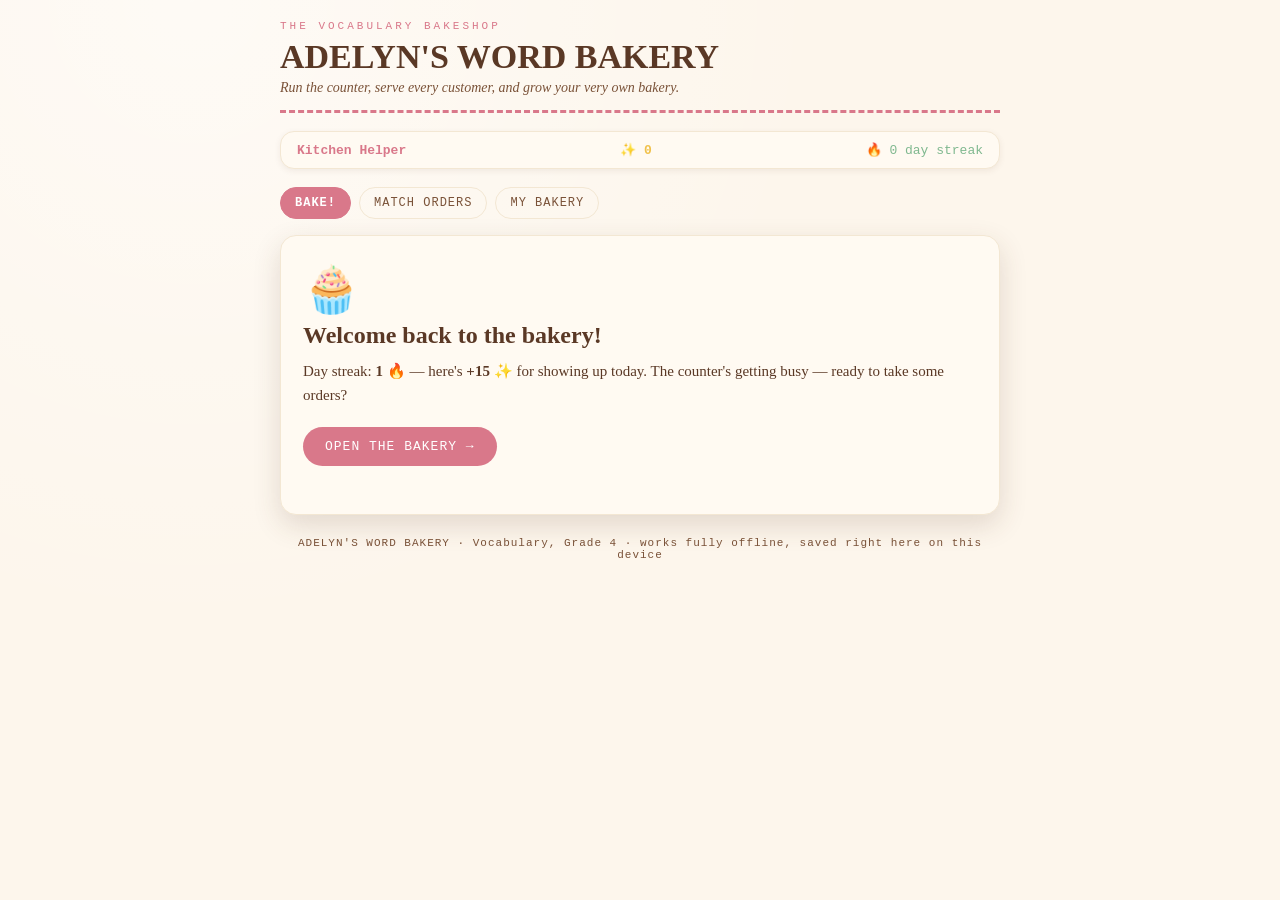
==== word-bakery/index.html @ 1856ac2a "Add Adelyn's Word Bakery as a linked vocab task each week Hosts the standalone Word Bakery game alon" ====
<!DOCTYPE html>
<html lang="en">
<head>
<meta charset="UTF-8">
<meta name="viewport" content="width=device-width, initial-scale=1.0">
<title>Adelyn's Word Bakery</title>
<style>
  :root {
    --sky: #cdeaf7;
    --sky-soft: #e8f6fd;
    --cream: #fdf6ec;
    --cream-dim: #f3e7d3;
    --crust: #5a3825;
    --crust-soft: #7a5238;
    --icing-pink: #e8a0ad;
    --icing-pink-deep: #d9788a;
    --butter: #f0c14b;
    --mint: #7fb88f;
    --panel: #fffaf2;
    --shelf: #c9905e;
    --mono: "Courier New", Courier, monospace;
    --serif: Georgia, "Times New Roman", serif;
  }
  * { box-sizing: border-box; }
  body {
    margin: 0;
    min-height: 100vh;
    background:
      radial-gradient(circle at 15% 0%, rgba(255,255,255,0.5), transparent 45%),
      var(--cream);
    color: var(--crust);
    font-family: var(--serif);
    padding: 20px 14px 60px;
  }
  .wrap { max-width: 720px; margin: 0 auto; }

  header {
    border-bottom: 3px dashed var(--icing-pink-deep);
    padding-bottom: 14px;
    margin-bottom: 18px;
  }
  .stamp {
    font-family: var(--mono);
    font-size: 11px;
    letter-spacing: 3px;
    color: var(--icing-pink-deep);
    text-transform: uppercase;
  }
  h1 {
    font-family: var(--serif);
    font-size: clamp(24px, 6vw, 34px);
    margin: 6px 0 4px;
    color: var(--crust);
  }
  .subtitle { color: var(--crust-soft); font-size: 14px; font-style: italic; }

  .rank-bar {
    display: flex;
    justify-content: space-between;
    align-items: center;
    background: var(--panel);
    border: 1px solid var(--cream-dim);
    border-radius: 14px;
    padding: 10px 16px;
    margin-bottom: 18px;
    font-family: var(--mono);
    font-size: 13px;
    box-shadow: 0 2px 6px rgba(90,56,37,0.08);
    flex-wrap: wrap;
    gap: 6px;
  }
  .rank-bar .rank-name { color: var(--icing-pink-deep); font-weight: bold; }
  .rank-bar .sprinkles { color: var(--butter); font-weight: bold; }
  .rank-bar .day-streak { color: var(--mint); }

  .tabs { display: flex; gap: 8px; margin-bottom: 16px; flex-wrap: wrap; }
  .tab {
    font-family: var(--mono);
    font-size: 12px;
    letter-spacing: 1px;
    text-transform: uppercase;
    background: transparent;
    color: var(--crust-soft);
    border: 1px solid var(--cream-dim);
    padding: 8px 14px;
    border-radius: 20px;
    cursor: pointer;
    transition: all 0.15s ease;
  }
  .tab:hover { border-color: var(--icing-pink-deep); color: var(--crust); }
  .tab.active {
    background: var(--icing-pink-deep);
    color: #fff;
    border-color: var(--icing-pink-deep);
    font-weight: bold;
  }

  .card {
    background: var(--panel);
    color: var(--crust);
    border-radius: 16px;
    padding: 26px 22px;
    box-shadow: 0 10px 28px rgba(90,56,37,0.16);
    position: relative;
    min-height: 280px;
    border: 1px solid var(--cream-dim);
  }

  /* ---- Intro / welcome-back screen ---- */
  .intro-emoji { font-size: 46px; margin-bottom: 6px; }
  .intro-title {
    font-family: var(--serif);
    font-size: 24px;
    font-weight: bold;
    margin: 0 0 10px;
  }
  .intro-body { font-size: 15px; line-height: 1.6; margin-bottom: 20px; }
  .begin-btn {
    font-family: var(--mono);
    font-size: 13px;
    letter-spacing: 1px;
    text-transform: uppercase;
    background: var(--icing-pink-deep);
    color: #fff;
    border: none;
    border-radius: 20px;
    padding: 12px 22px;
    cursor: pointer;
  }
  .begin-btn:hover { background: #c2606f; }

  /* ---- Customer / mascot ---- */
  .customer-row {
    display: flex;
    align-items: flex-start;
    gap: 10px;
    margin-bottom: 16px;
  }
  .customer-avatar { font-size: 32px; line-height: 1; }
  .speech-bubble {
    position: relative;
    background: var(--sky-soft);
    border: 1.5px solid var(--sky);
    border-radius: 14px;
    padding: 10px 14px;
    font-size: 14px;
    line-height: 1.5;
    flex: 1;
  }
  .speech-bubble .customer-name { font-weight: bold; color: var(--crust-soft); }
  .special-flag {
    display: inline-block;
    font-family: var(--mono);
    font-size: 10px;
    letter-spacing: 1px;
    text-transform: uppercase;
    background: var(--butter);
    color: var(--crust);
    border-radius: 10px;
    padding: 3px 8px;
    margin-bottom: 8px;
  }
  .rush-flag {
    display: inline-block;
    font-family: var(--mono);
    font-size: 10px;
    letter-spacing: 1px;
    text-transform: uppercase;
    background: var(--icing-pink-deep);
    color: #fff;
    border-radius: 10px;
    padding: 3px 8px;
    margin-bottom: 8px;
    margin-left: 6px;
    animation: rush-pulse 0.8s ease-in-out infinite;
  }
  .rush-flag.rush-closed { animation: none; background: var(--crust-soft); }
  @keyframes rush-pulse {
    0%, 100% { transform: scale(1); }
    50% { transform: scale(1.07); }
  }
  .rush-bar-track {
    height: 6px;
    background: var(--cream-dim);
    border-radius: 3px;
    overflow: hidden;
    margin: 2px 0 14px;
  }
  .rush-bar-fill {
    height: 100%;
    background: var(--icing-pink-deep);
    width: 100%;
  }

  .ticket-label {
    font-family: var(--mono);
    font-size: 11px;
    letter-spacing: 1.5px;
    text-transform: uppercase;
    color: var(--icing-pink-deep);
    margin-bottom: 8px;
  }
  .ticket-label.review { color: var(--mint); }

  .word-display {
    font-family: var(--serif);
    font-size: 28px;
    font-weight: bold;
    margin: 2px 0 4px;
    color: var(--crust);
  }
  .root-note {
    font-family: var(--mono);
    font-size: 12px;
    color: var(--crust-soft);
    margin-bottom: 14px;
  }

  .options { display: flex; flex-direction: column; gap: 10px; }
  .option-btn {
    text-align: left;
    background: #fff;
    border: 1.5px solid var(--cream-dim);
    border-radius: 10px;
    padding: 12px 14px;
    font-family: var(--serif);
    font-size: 15px;
    cursor: pointer;
    transition: all 0.12s ease;
    color: var(--crust);
  }
  .option-btn:hover:not(:disabled) { border-color: var(--icing-pink-deep); background: #fffdf9; transform: translateY(-1px); }
  .option-btn.correct { background: #e2f1e6; border-color: var(--mint); animation: pop 0.35s ease; }
  .option-btn.wrong { background: #f9e3e6; border-color: var(--icing-pink-deep); }
  .option-btn:disabled { cursor: default; }

  @keyframes pop {
    0% { transform: scale(1); }
    40% { transform: scale(1.04); }
    100% { transform: scale(1); }
  }
  @keyframes shake {
    0%, 100% { transform: translateX(0); }
    25% { transform: translateX(-4px); }
    75% { transform: translateX(4px); }
  }
  .card.shake-it { animation: shake 0.3s ease; }

  .feedback {
    margin-top: 16px;
    font-family: var(--mono);
    font-size: 13px;
    min-height: 20px;
  }
  .feedback.good { color: #3d6b47; }
  .feedback.bad { color: var(--icing-pink-deep); }
  .combo-tag {
    color: var(--butter);
    font-weight: bold;
    margin-left: 8px;
    display: inline-block;
    animation: combo-pop 0.4s ease;
  }
  .combo-tag.tier2 { color: #e8862c; }
  .combo-tag.tier3 { color: var(--icing-pink-deep); font-size: 1.12em; }
  @keyframes combo-pop {
    0% { transform: scale(0.5) rotate(-8deg); opacity: 0; }
    60% { transform: scale(1.18) rotate(4deg); opacity: 1; }
    100% { transform: scale(1) rotate(0); }
  }

  .fly-point {
    position: fixed;
    font-family: var(--mono);
    font-weight: bold;
    font-size: 15px;
    color: var(--butter);
    pointer-events: none;
    z-index: 998;
    white-space: nowrap;
  }

  .next-btn {
    margin-top: 18px;
    font-family: var(--mono);
    font-size: 13px;
    letter-spacing: 1px;
    text-transform: uppercase;
    background: var(--crust);
    color: var(--butter);
    border: none;
    border-radius: 20px;
    padding: 10px 20px;
    cursor: pointer;
    display: none;
  }
  .next-btn.show { display: inline-block; }
  .next-btn:hover { background: var(--crust-soft); }

  /* ---- Match mode ---- */
  .match-grid { display: grid; grid-template-columns: 1fr 1fr; gap: 10px 16px; }
  .match-col-label {
    font-family: var(--mono); font-size: 10px; letter-spacing: 1.5px;
    text-transform: uppercase; color: var(--crust-soft); margin-bottom: 6px;
  }
  .match-item {
    background: #fff;
    border: 1.5px solid var(--cream-dim);
    border-radius: 10px;
    padding: 10px 12px;
    font-size: 14px;
    cursor: pointer;
    margin-bottom: 8px;
  }
  .match-item.selected { border-color: var(--butter); background: #fff8e2; }
  .match-item.matched { background: #e2f1e6; border-color: var(--mint); opacity: 0.7; cursor: default; }
  .match-item.wrong-flash { background: #f9e3e6; border-color: var(--icing-pink-deep); }

  .empty-state {
    font-family: var(--mono);
    font-size: 13px;
    color: var(--crust-soft);
    text-align: center;
    padding: 30px 10px;
  }

  /* ---- My Bakery tab: decorate-the-cake scene ---- */
  .shop-scene {
    background: var(--sky-soft);
    border-radius: 14px;
    padding: 0;
    margin-bottom: 20px;
    height: 270px;
    position: relative;
    overflow: hidden;
  }
  .cake-stand-label {
    position: absolute;
    top: 10px;
    left: 50%;
    transform: translateX(-50%);
    font-family: var(--mono);
    font-size: 11px;
    letter-spacing: 1.5px;
    text-transform: uppercase;
    background: #fff;
    border: 1.5px solid var(--icing-pink-deep);
    border-radius: 20px;
    padding: 4px 12px;
    color: var(--icing-pink-deep);
    white-space: nowrap;
    z-index: 3;
  }
  .cake {
    position: absolute;
    bottom: 46px;
    left: 50%;
    transform: translateX(-50%);
    width: 62%;
    display: flex;
    flex-direction: column;
    align-items: center;
    z-index: 1;
  }
  .cake .tier-top {
    width: 60%;
    height: 46px;
    background: linear-gradient(180deg, #fff9f0 0%, #ffeccb 100%);
    border: 3px solid var(--crust-soft);
    border-radius: 10px;
    margin-bottom: -3px;
  }
  .cake .tier-bottom {
    width: 100%;
    height: 62px;
    background: linear-gradient(180deg, #fbe3ea 0%, #f3bdcb 100%);
    border: 3px solid var(--crust-soft);
    border-radius: 10px;
  }
  .cake-plate {
    position: absolute;
    bottom: 30px;
    left: 50%;
    transform: translateX(-50%);
    width: 74%;
    height: 16px;
    background: var(--shelf);
    border-radius: 50%;
    box-shadow: 0 3px 0 var(--crust-soft);
    z-index: 0;
  }
  .cake-table {
    position: absolute;
    bottom: 0;
    left: 0;
    right: 0;
    height: 30px;
    background: var(--crust-soft);
  }
  .decor-slots {
    position: absolute;
    top: 15%;
    left: 12%;
    right: 12%;
    bottom: 20%;
    display: grid;
    grid-template-columns: repeat(4, 1fr);
    grid-template-rows: repeat(3, 1fr);
    align-items: center;
    justify-items: center;
    z-index: 2;
  }
  .decor-slot {
    font-size: 22px;
    filter: grayscale(1) opacity(0.22);
    transition: filter 0.3s ease;
  }
  .decor-slot.owned {
    visibility: hidden;
  }
  .cake-topping {
    position: absolute;
    font-size: 26px;
    cursor: grab;
    z-index: 4;
    touch-action: none;
    user-select: none;
    animation: bounce-in 0.35s ease;
  }
  .cake-topping.dragging {
    cursor: grabbing;
    transform: scale(1.18);
    filter: drop-shadow(0 4px 6px rgba(90,56,37,0.35));
    z-index: 5;
  }
  .cake-hint {
    font-family: var(--mono);
    font-size: 11px;
    color: var(--crust-soft);
    margin: -6px 0 14px;
  }

  .box-section-title {
    font-family: var(--mono);
    font-size: 12px;
    letter-spacing: 1.5px;
    text-transform: uppercase;
    color: var(--icing-pink-deep);
    margin: 18px 0 10px;
  }
  .treat-shelf {
    display: flex;
    flex-wrap: wrap;
    gap: 10px;
    font-size: 30px;
    background: #fff;
    border: 1px dashed var(--cream-dim);
    border-radius: 10px;
    padding: 14px;
    min-height: 50px;
  }
  .treat-shelf .treat { animation: bounce-in 0.3s ease; }
  @keyframes bounce-in {
    0% { transform: scale(0.4); opacity: 0; }
    70% { transform: scale(1.1); opacity: 1; }
    100% { transform: scale(1); }
  }
  .shop-grid {
    display: grid;
    grid-template-columns: repeat(auto-fill, minmax(140px, 1fr));
    gap: 10px;
  }
  .shop-item {
    background: #fff;
    border: 1px solid var(--cream-dim);
    border-radius: 10px;
    padding: 10px;
    text-align: center;
    font-size: 13px;
  }
  .shop-item .shop-emoji { font-size: 28px; display: block; margin-bottom: 4px; }
  .shop-buy-btn {
    margin-top: 6px;
    font-family: var(--mono);
    font-size: 11px;
    letter-spacing: 1px;
    text-transform: uppercase;
    background: var(--icing-pink-deep);
    color: #fff;
    border: none;
    border-radius: 14px;
    padding: 6px 10px;
    cursor: pointer;
    width: 100%;
  }
  .shop-buy-btn:disabled { background: var(--cream-dim); color: var(--crust-soft); cursor: default; }
  .shop-buy-btn.owned { background: var(--mint); }

  .parent-settings {
    margin-top: 22px;
    border: 1px dashed var(--cream-dim);
    border-radius: 10px;
    padding: 10px 14px;
  }
  .parent-settings summary {
    font-family: var(--mono);
    font-size: 11px;
    letter-spacing: 1px;
    text-transform: uppercase;
    color: var(--crust-soft);
    cursor: pointer;
  }
  .settings-body { margin-top: 10px; font-size: 13px; }
  .settings-body input[type="number"] {
    width: 60px;
    padding: 4px 6px;
    border: 1px solid var(--cream-dim);
    border-radius: 6px;
    font-size: 13px;
    margin-top: 4px;
  }
  .settings-save-btn {
    font-family: var(--mono);
    font-size: 11px;
    letter-spacing: 1px;
    text-transform: uppercase;
    background: var(--crust);
    color: var(--butter);
    border: none;
    border-radius: 14px;
    padding: 6px 12px;
    margin-left: 8px;
    cursor: pointer;
  }
  .settings-note {
    display: block;
    color: var(--crust-soft);
    font-size: 11px;
    margin-top: 8px;
    line-height: 1.5;
  }
  .parent-report {
    max-height: 200px;
    overflow-y: auto;
    margin-bottom: 6px;
  }
  .report-list { display: flex; flex-direction: column; gap: 6px; }
  .report-row {
    font-size: 12px;
    padding: 6px 8px;
    border-radius: 8px;
    border: 1px solid var(--cream-dim);
  }
  .report-row.report-correct { border-color: #b9dcae; background: #f2f9ee; }
  .report-row.report-wrong { border-color: #f0b8b8; background: #fdf0f0; }
  .report-row .settings-note { margin-top: 2px; }

  footer {
    text-align: center;
    margin-top: 22px;
    font-family: var(--mono);
    font-size: 11px;
    color: var(--crust-soft);
    letter-spacing: 1px;
  }

  @media (max-width: 480px) {
    .match-grid { grid-template-columns: 1fr; }
  }

  .confetti-piece {
    position: fixed;
    top: -10px;
    width: 8px;
    height: 14px;
    opacity: 0.9;
    pointer-events: none;
    z-index: 999;
  }
</style>
</head>
<body>
<div class="wrap">
  <header>
    <div class="stamp">The Vocabulary Bakeshop</div>
    <h1>ADELYN'S WORD BAKERY</h1>
    <div class="subtitle">Run the counter, serve every customer, and grow your very own bakery.</div>
  </header>

  <div class="rank-bar">
    <div><span class="rank-name" id="rankName">Kitchen Helper</span></div>
    <div class="sprinkles" id="sprinklesDisplay">✨ 0</div>
    <div class="day-streak" id="dayStreakDisplay">🔥 0 day streak</div>
  </div>

  <div class="tabs">
    <button class="tab active" data-mode="quiz">Bake!</button>
    <button class="tab" data-mode="match">Match Orders</button>
    <button class="tab" data-mode="shop">My Bakery</button>
  </div>

  <div class="card" id="gameCard">
    <!-- populated by JS -->
  </div>

  <footer>ADELYN'S WORD BAKERY &middot; Vocabulary, Grade 4 &middot; works fully offline, saved right here on this device</footer>
</div>

<script>
// ---------- Word bank ----------
// Pulled straight from Adelyn's real Vocabulary & Reading curriculum
// (root words + frequency words, all 36 weeks).
//
// HOW TO ADVANCE HER PACING:
// state.currentWeek (default 1) is the highest week she's been taught —
// it should always match her current_week pointer in the ELA Pastry
// Kitchen app. It's editable right in the game: My Bakery tab -> Parent
// Settings. Words from any week ABOVE currentWeek are never shown, in
// quiz, match, or the treat shelf — she can't stumble onto vocab she
// hasn't been taught yet. The current week and the one before it count
// as "active" (shown most often); everything taught before that becomes
// review material, cycled back in less often, with anything she's missed
// prioritized until she gets it right twice in a row.
const ACTIVE_WINDOW = 2;

const WORDS = [{"id":"w1_telephone","week":1,"word":"telephone","type":"root","rootFamily":"TELE- — far, far off (Greek prefix)","rootNote":"tele- (far) + phone (sound)","definition":"a device used to talk to someone who is far away","example":"Adelyn called her grandmother on the telephone to tell her about the trip."},{"id":"w1_television","week":1,"word":"television","type":"root","rootFamily":"TELE- — far, far off (Greek prefix)","rootNote":"tele- (far) + vision (to see)","definition":"a device that shows moving pictures and sound sent from far away","example":"The family watched a nature show on television after dinner."},{"id":"w1_telescope","week":1,"word":"telescope","type":"root","rootFamily":"TELE- — far, far off (Greek prefix)","rootNote":"tele- (far) + scope (to look at)","definition":"a tool that makes faraway objects, like stars, look closer","example":"Through the telescope, Adelyn could see the craters on the moon."},{"id":"w1_however","week":1,"word":"however","type":"frequency","rootFamily":null,"rootNote":null,"definition":"used to introduce a statement that contrasts with something already said","example":"Adelyn wanted to go to the beach; however, it started raining."},{"id":"w1_although","week":1,"word":"although","type":"frequency","rootFamily":null,"rootNote":null,"definition":"even though; despite the fact that","example":"Although she was tired, Adelyn finished her stretching routine."},{"id":"w1_particular","week":1,"word":"particular","type":"frequency","rootFamily":null,"rootNote":null,"definition":"specific; one certain thing and not others","example":"Kenley had one particular market stall she visited every week."},{"id":"w2_paragraph","week":2,"word":"paragraph","type":"root","rootFamily":"GRAPH / GRAM — write (Greek root)","rootNote":"para- (beside) + graph (write)","definition":"a group of sentences about one main idea","example":"Adelyn wrote a paragraph describing her favorite market in Lisbon."},{"id":"w2_biography","week":2,"word":"biography","type":"root","rootFamily":"GRAPH / GRAM — write (Greek root)","rootNote":"bio- (life) + graph (write)","definition":"a true story of a person's life written by someone else","example":"Kenley read a biography about a famous inventor."},{"id":"w2_photograph","week":2,"word":"photograph","type":"root","rootFamily":"GRAPH / GRAM — write (Greek root)","rootNote":"photo- (light) + graph (write)","definition":"a picture made using light, usually with a camera","example":"Dad took a photograph of the sunset over the mountains."},{"id":"w2_determine","week":2,"word":"determine","type":"frequency","rootFamily":null,"rootNote":null,"definition":"to decide something after careful thought; to figure out","example":"They used a map to determine the fastest route to the museum."},{"id":"w2_additional","week":2,"word":"additional","type":"frequency","rootFamily":null,"rootNote":null,"definition":"extra; more than what is already there","example":"The teacher gave Adelyn an additional worksheet for practice."},{"id":"w2_recognize","week":2,"word":"recognize","type":"frequency","rootFamily":null,"rootNote":null,"definition":"to know or identify someone or something from before","example":"Adelyn didn't recognize the city at night with all the lights."},{"id":"w3_transport","week":3,"word":"transport","type":"root","rootFamily":"PORT — carry (Latin root)","rootNote":"trans- (across) + port (carry)","definition":"to carry people or things from one place to another","example":"A big ship can transport hundreds of shipping containers across the ocean."},{"id":"w3_portable","week":3,"word":"portable","type":"root","rootFamily":"PORT — carry (Latin root)","rootNote":"port (carry) + -able (able to be)","definition":"able to be carried or moved easily","example":"Adelyn packed a portable speaker for the long train ride."},{"id":"w3_report","week":3,"word":"report","type":"root","rootFamily":"PORT — carry (Latin root)","rootNote":"re- (back) + port (carry)","definition":"to carry information back and share it with others","example":"Adelyn will report on what she learned about Portuguese history."},{"id":"w3_purpose","week":3,"word":"purpose","type":"frequency","rootFamily":null,"rootNote":null,"definition":"the reason something is done; a goal","example":"The purpose of the trip was to visit Kenley's old friend."},{"id":"w3_environment","week":3,"word":"environment","type":"frequency","rootFamily":null,"rootNote":null,"definition":"the surroundings or conditions in which someone lives","example":"The rainforest environment was hot, humid, and full of sound."},{"id":"w3_achieve","week":3,"word":"achieve","type":"frequency","rootFamily":null,"rootNote":null,"definition":"to succeed in reaching a goal","example":"Adelyn worked hard all year to achieve a perfect cartwheel."},{"id":"w4_predict","week":4,"word":"predict","type":"root","rootFamily":"DICT — say, speak (Latin root)","rootNote":"pre- (before) + dict (say)","definition":"to say what will happen before it happens","example":"Kenley tried to predict how the soup would taste before adding the spices."},{"id":"w4_dictionary","week":4,"word":"dictionary","type":"root","rootFamily":"DICT — say, speak (Latin root)","rootNote":"dict (say/word) + -ary (place/collection)","definition":"a book that lists words and their meanings","example":"When Adelyn didn't know a word, she looked it up in the dictionary."},{"id":"w4_dictate","week":4,"word":"dictate","type":"root","rootFamily":"DICT — say, speak (Latin root)","rootNote":"dict (say) + -ate (to do)","definition":"to say words aloud for someone else to write down","example":"Mom dictated the grocery list while Adelyn wrote it down."},{"id":"w4_ordinary","week":4,"word":"ordinary","type":"frequency","rootFamily":null,"rootNote":null,"definition":"normal; not special or unusual","example":"It was just an ordinary Tuesday until the surprise phone call."},{"id":"w4_opportunity","week":4,"word":"opportunity","type":"frequency","rootFamily":null,"rootNote":null,"definition":"a chance to do something","example":"Living abroad gave Adelyn the opportunity to learn Spanish."},{"id":"w4_various","week":4,"word":"various","type":"frequency","rootFamily":null,"rootNote":null,"definition":"several different","example":"The market sold various spices from all over the region."},{"id":"w5_inspect","week":5,"word":"inspect","type":"root","rootFamily":"SPECT — look, see (Latin root)","rootNote":"in- (into) + spect (look)","definition":"to look at something closely and carefully","example":"The mechanic will inspect the van before our long road trip."},{"id":"w5_respect","week":5,"word":"respect","type":"root","rootFamily":"SPECT — look, see (Latin root)","rootNote":"re- (again) + spect (look)","definition":"a feeling of admiration for someone; to treat someone with consideration","example":"Adelyn showed respect for her coach by listening carefully."},{"id":"w5_spectator","week":5,"word":"spectator","type":"root","rootFamily":"SPECT — look, see (Latin root)","rootNote":"spect (look) + -ator (one who)","definition":"a person who watches an event without taking part","example":"Hundreds of spectators cheered from the stands during the gymnastics meet."},{"id":"w5_especially","week":5,"word":"especially","type":"frequency","rootFamily":null,"rootNote":null,"definition":"more than usual; particularly","example":"Adelyn loves fruit, especially mangoes."},{"id":"w5_considerable","week":5,"word":"considerable","type":"frequency","rootFamily":null,"rootNote":null,"definition":"fairly large in amount or size","example":"It took a considerable amount of time to pack for the trip."},{"id":"w5_eventually","week":5,"word":"eventually","type":"frequency","rootFamily":null,"rootNote":null,"definition":"after some time; in the end","example":"The rain stopped eventually, and they went outside to play."},{"id":"w6_construct","week":6,"word":"construct","type":"root","rootFamily":"STRUCT — build (Latin root)","rootNote":"con- (together) + struct (build)","definition":"to build or put something together","example":"The workers used bamboo scaffolding to construct the new building."},{"id":"w6_instruct","week":6,"word":"instruct","type":"root","rootFamily":"STRUCT — build (Latin root)","rootNote":"in- (in) + struct (build)","definition":"to teach or give directions","example":"The coach will instruct the class on a new stretching routine."},{"id":"w6_structure","week":6,"word":"structure","type":"root","rootFamily":"STRUCT — build (Latin root)","rootNote":"struct (build) + -ure (result of)","definition":"something that has been built; the way parts are arranged","example":"The old stone structure had stood in the village for centuries."},{"id":"w6_appropriate","week":6,"word":"appropriate","type":"frequency","rootFamily":null,"rootNote":null,"definition":"suitable or correct for the situation","example":"Kenley picked an appropriate outfit for the fancy dinner."},{"id":"w6_obvious","week":6,"word":"obvious","type":"frequency","rootFamily":null,"rootNote":null,"definition":"easy to see or understand","example":"It was obvious that Adelyn had practiced her routine every day."},{"id":"w6_generally","week":6,"word":"generally","type":"frequency","rootFamily":null,"rootNote":null,"definition":"usually; in most cases","example":"Adelyn generally wakes up early, even on travel days."},{"id":"w7_interrupt","week":7,"word":"interrupt","type":"root","rootFamily":"RUPT — break (Latin root)","rootNote":"inter- (between) + rupt (break)","definition":"to break into a conversation or activity","example":"It's polite to wait your turn instead of interrupting someone."},{"id":"w7_erupt","week":7,"word":"erupt","type":"root","rootFamily":"RUPT — break (Latin root)","rootNote":"e- (out) + rupt (break)","definition":"to burst out suddenly, like a volcano","example":"The tour guide explained how the volcano could erupt without much warning."},{"id":"w7_disrupt","week":7,"word":"disrupt","type":"root","rootFamily":"RUPT — break (Latin root)","rootNote":"dis- (apart) + rupt (break)","definition":"to break apart or interrupt the normal order of something","example":"A power outage disrupted the cooking class for almost an hour."},{"id":"w7_entire","week":7,"word":"entire","type":"frequency","rootFamily":null,"rootNote":null,"definition":"whole; complete","example":"They explored the entire old town in one afternoon."},{"id":"w7_immediately","week":7,"word":"immediately","type":"frequency","rootFamily":null,"rootNote":null,"definition":"right away; at once","example":"Adelyn immediately recognized her cousin at the airport."},{"id":"w7_gradually","week":7,"word":"gradually","type":"frequency","rootFamily":null,"rootNote":null,"definition":"slowly, little by little","example":"Her Spanish improved gradually over the year of travel."},{"id":"w8_describe","week":8,"word":"describe","type":"root","rootFamily":"SCRIB / SCRIPT — write (Latin root)","rootNote":"de- (down) + scrib (write)","definition":"to tell or write details about something","example":"Adelyn tried to describe the taste of the strange new fruit."},{"id":"w8_subscribe","week":8,"word":"subscribe","type":"root","rootFamily":"SCRIB / SCRIPT — write (Latin root)","rootNote":"sub- (under) + scrib (write)","definition":"to sign up to regularly receive something","example":"Kenley asked to subscribe to a cooking magazine."},{"id":"w8_script","week":8,"word":"script","type":"root","rootFamily":"SCRIB / SCRIPT — write (Latin root)","rootNote":"script (write)","definition":"the written words of a play, movie, or speech","example":"The actors memorized their script before the show."},{"id":"w8_numerous","week":8,"word":"numerous","type":"frequency","rootFamily":null,"rootNote":null,"definition":"many","example":"There were numerous stalls selling handmade jewelry."},{"id":"w8_tremendous","week":8,"word":"tremendous","type":"frequency","rootFamily":null,"rootNote":null,"definition":"very great in size or amount","example":"The gymnast made a tremendous effort during her final routine."},{"id":"w8_enormous","week":8,"word":"enormous","type":"frequency","rootFamily":null,"rootNote":null,"definition":"extremely large","example":"The old castle had an enormous courtyard."},{"id":"w9_biology","week":9,"word":"biology","type":"root","rootFamily":"BIO — life (Greek root)","rootNote":"bio- (life) + -logy (study of)","definition":"the scientific study of living things","example":"In biology, Adelyn learned how plants make their own food."},{"id":"w9_antibiotic","week":9,"word":"antibiotic","type":"root","rootFamily":"BIO — life (Greek root)","rootNote":"anti- (against) + bio (life)","definition":"a medicine that fights harmful bacteria","example":"The doctor gave Kenley an antibiotic to help fight the infection."},{"id":"w9_biodegradable","week":9,"word":"biodegradable","type":"root","rootFamily":"BIO — life (Greek root)","rootNote":"bio- (life) + degrade (break down) + -able (able to be)","definition":"able to break down naturally over time","example":"They packed biodegradable utensils for the picnic."},{"id":"w9_rarely","week":9,"word":"rarely","type":"frequency","rootFamily":null,"rootNote":null,"definition":"not often","example":"They rarely stayed in one city for more than a month."},{"id":"w9_frequently","week":9,"word":"frequently","type":"frequency","rootFamily":null,"rootNote":null,"definition":"often; many times","example":"Adelyn frequently practiced her Spanish with the shopkeepers."},{"id":"w9_constantly","week":9,"word":"constantly","type":"frequency","rootFamily":null,"rootNote":null,"definition":"happening all the time, without stopping","example":"The busy market was constantly full of noise and color."},{"id":"w10_photocopy","week":10,"word":"photocopy","type":"root","rootFamily":"PHOTO — light (Greek root)","rootNote":"photo- (light) + copy","definition":"a copy of a document made using a machine that uses light","example":"The teacher made a photocopy of the map for every student."},{"id":"w10_photosynthesis","week":10,"word":"photosynthesis","type":"root","rootFamily":"PHOTO — light (Greek root)","rootNote":"photo- (light) + synthesis (putting together)","definition":"the process plants use to turn sunlight into food","example":"During photosynthesis, a leaf uses sunlight, water, and air to make sugar."},{"id":"w10_photogenic","week":10,"word":"photogenic","type":"root","rootFamily":"PHOTO — light (Greek root)","rootNote":"photo- (light) + gen (produce) + -ic (having qualities of)","definition":"looking good in photographs","example":"Adelyn's cartwheel photo turned out very photogenic."},{"id":"w10_suddenly","week":10,"word":"suddenly","type":"frequency","rootFamily":null,"rootNote":null,"definition":"happening quickly and unexpectedly","example":"Suddenly, the sky turned dark and it began to pour."},{"id":"w10_previously","week":10,"word":"previously","type":"frequency","rootFamily":null,"rootNote":null,"definition":"before now; earlier","example":"They had previously visited that same city two years ago."},{"id":"w10_currently","week":10,"word":"currently","type":"frequency","rootFamily":null,"rootNote":null,"definition":"happening right now","example":"The family is currently living in a small apartment overseas."},{"id":"w11_permit","week":11,"word":"permit","type":"root","rootFamily":"MIT / MIS — send (Latin root)","rootNote":"per- (through) + mit (send)","definition":"to allow something; an official document that gives permission","example":"You need a permit to camp in this national park."},{"id":"w11_submit","week":11,"word":"submit","type":"root","rootFamily":"MIT / MIS — send (Latin root)","rootNote":"sub- (under) + mit (send)","definition":"to hand in or turn something in","example":"Adelyn had to submit her essay before Friday."},{"id":"w11_dismiss","week":11,"word":"dismiss","type":"root","rootFamily":"MIT / MIS — send (Latin root)","rootNote":"dis- (away) + miss (send)","definition":"to send away or allow to leave","example":"The teacher will dismiss the class when the bell rings."},{"id":"w11_approximately","week":11,"word":"approximately","type":"frequency","rootFamily":null,"rootNote":null,"definition":"close to an exact amount; about","example":"The hike took approximately three hours to finish."},{"id":"w11_examine","week":11,"word":"examine","type":"frequency","rootFamily":null,"rootNote":null,"definition":"to look at something closely and carefully","example":"The doctor examined Adelyn's ankle after her fall."},{"id":"w11_observe","week":11,"word":"observe","type":"frequency","rootFamily":null,"rootNote":null,"definition":"to watch something carefully","example":"They stopped to observe the birds building a nest."},{"id":"w12_visible","week":12,"word":"visible","type":"root","rootFamily":"VIS / VID — see (Latin root)","rootNote":"vis (see) + -ible (able to be)","definition":"able to be seen","example":"From the rooftop, the entire old city was visible."},{"id":"w12_invisible","week":12,"word":"invisible","type":"root","rootFamily":"VIS / VID — see (Latin root)","rootNote":"in- (not) + vis (see) + -ible (able to be)","definition":"not able to be seen","example":"The tiny insect was almost invisible against the green leaf."},{"id":"w12_vision","week":12,"word":"vision","type":"root","rootFamily":"VIS / VID — see (Latin root)","rootNote":"vis (see) + -ion (act of)","definition":"the ability to see; a picture in the mind of a future goal","example":"Adelyn's eye doctor checked her vision before the trip."},{"id":"w12_compare","week":12,"word":"compare","type":"frequency","rootFamily":null,"rootNote":null,"definition":"to look at two or more things to see how they are alike or different","example":"Adelyn compared the price of mangoes at two different stalls."},{"id":"w12_contrast","week":12,"word":"contrast","type":"frequency","rootFamily":null,"rootNote":null,"definition":"a difference between two things","example":"There was a clear contrast between the busy city and the quiet countryside."},{"id":"w12_illustrate","week":12,"word":"illustrate","type":"frequency","rootFamily":null,"rootNote":null,"definition":"to explain or show something clearly, often with pictures or examples","example":"The teacher used a diagram to illustrate how volcanoes erupt."},{"id":"w13_audience","week":13,"word":"audience","type":"root","rootFamily":"AUD — hear (Latin root)","rootNote":"aud (hear) + -ience (state of)","definition":"a group of people watching or listening to a performance","example":"The audience clapped loudly after the gymnastics routine."},{"id":"w13_audible","week":13,"word":"audible","type":"root","rootFamily":"AUD — hear (Latin root)","rootNote":"aud (hear) + -ible (able to be)","definition":"loud enough to be heard","example":"Her whisper was barely audible over the noisy market."},{"id":"w13_audio","week":13,"word":"audio","type":"root","rootFamily":"AUD — hear (Latin root)","rootNote":"aud (hear) + -io","definition":"sound, especially recorded or broadcast sound","example":"The museum offered an audio guide in five languages."},{"id":"w13_summarize","week":13,"word":"summarize","type":"frequency","rootFamily":null,"rootNote":null,"definition":"to give the main points of something in a shorter form","example":"Adelyn summarized the chapter in just three sentences."},{"id":"w13_conclude","week":13,"word":"conclude","type":"frequency","rootFamily":null,"rootNote":null,"definition":"to decide something after considering the facts; to end","example":"After weighing both trails, they concluded the shorter one was better."},{"id":"w13_suggest","week":13,"word":"suggest","type":"frequency","rootFamily":null,"rootNote":null,"definition":"to offer an idea or plan for someone to consider","example":"Kenley suggested they try the small bakery on the corner."},{"id":"w14_thermometer","week":14,"word":"thermometer","type":"root","rootFamily":"THERM — heat (Greek root)","rootNote":"therm (heat) + meter (measure)","definition":"a tool used to measure temperature","example":"The thermometer showed it was over 90 degrees outside."},{"id":"w14_thermal","week":14,"word":"thermal","type":"root","rootFamily":"THERM — heat (Greek root)","rootNote":"therm (heat) + -al (relating to)","definition":"relating to heat","example":"They wore thermal socks to stay warm on the mountain hike."},{"id":"w14_thermos","week":14,"word":"thermos","type":"root","rootFamily":"THERM — heat (Greek root)","rootNote":"therm (heat)","definition":"a container that keeps drinks hot or cold for a long time","example":"Kenley packed hot soup in a thermos for the train ride."},{"id":"w14_indicate","week":14,"word":"indicate","type":"frequency","rootFamily":null,"rootNote":null,"definition":"to show or point out","example":"Dark clouds indicated that a storm was coming."},{"id":"w14_reveal","week":14,"word":"reveal","type":"frequency","rootFamily":null,"rootNote":null,"definition":"to make something known that was hidden","example":"The old letter revealed a secret about the house's history."},{"id":"w14_demonstrate","week":14,"word":"demonstrate","type":"frequency","rootFamily":null,"rootNote":null,"definition":"to show clearly how something works or is done","example":"The coach demonstrated the correct way to land a cartwheel."},{"id":"w15_automatic","week":15,"word":"automatic","type":"root","rootFamily":"AUTO — self (Greek root)","rootNote":"auto- (self) + -matic (acting)","definition":"happening by itself, without a person controlling it","example":"The automatic doors opened as soon as they walked close."},{"id":"w15_automobile","week":15,"word":"automobile","type":"root","rootFamily":"AUTO — self (Greek root)","rootNote":"auto- (self) + mobile (moving)","definition":"a car; a self-moving vehicle","example":"The family rented an automobile to explore the countryside."},{"id":"w15_autopilot","week":15,"word":"autopilot","type":"root","rootFamily":"AUTO — self (Greek root)","rootNote":"auto- (self) + pilot","definition":"a system that flies a plane or steers a ship without a person controlling it directly","example":"The pilot switched to autopilot once the plane reached cruising height."},{"id":"w15_establish","week":15,"word":"establish","type":"frequency","rootFamily":null,"rootNote":null,"definition":"to set up or create something that will last","example":"The family worked to establish a daily homeschool routine while traveling."},{"id":"w15_maintain","week":15,"word":"maintain","type":"frequency","rootFamily":null,"rootNote":null,"definition":"to keep something going or in good condition","example":"It takes practice to maintain flexibility in gymnastics."},{"id":"w15_require","week":15,"word":"require","type":"frequency","rootFamily":null,"rootNote":null,"definition":"to need something","example":"The recipe requires fresh basil and ripe tomatoes."},{"id":"w16_geography","week":16,"word":"geography","type":"root","rootFamily":"GEO — earth (Greek root)","rootNote":"geo- (earth) + graph (write)","definition":"the study of Earth's land, features, and people","example":"In geography class, Adelyn learned about the mountains of South America."},{"id":"w16_geology","week":16,"word":"geology","type":"root","rootFamily":"GEO — earth (Greek root)","rootNote":"geo- (earth) + -logy (study of)","definition":"the study of rocks, minerals, and the structure of the Earth","example":"The geology teacher brought in samples of volcanic rock."},{"id":"w16_geometry","week":16,"word":"geometry","type":"root","rootFamily":"GEO — earth (Greek root)","rootNote":"geo- (earth) + -metry (measurement)","definition":"the branch of math that studies shapes, sizes, and space","example":"Adelyn used geometry to figure out the angles of the kite she built."},{"id":"w16_accomplish","week":16,"word":"accomplish","type":"frequency","rootFamily":null,"rootNote":null,"definition":"to successfully complete something","example":"Adelyn accomplished her goal of learning ten new words a week."},{"id":"w16_attempt","week":16,"word":"attempt","type":"frequency","rootFamily":null,"rootNote":null,"definition":"to try to do something","example":"She made a brave attempt at the new gymnastics trick."},{"id":"w16_succeed","week":16,"word":"succeed","type":"frequency","rootFamily":null,"rootNote":null,"definition":"to achieve a desired result","example":"After many tries, Adelyn finally succeeded at the backflip."},{"id":"w17_triangle","week":17,"word":"triangle","type":"root","rootFamily":"TRI- — three (Latin/Greek prefix)","rootNote":"tri- (three) + angle","definition":"a shape with three sides and three angles","example":"The roof of the little cabin was shaped like a triangle."},{"id":"w17_tricycle","week":17,"word":"tricycle","type":"root","rootFamily":"TRI- — three (Latin/Greek prefix)","rootNote":"tri- (three) + cycle (wheel)","definition":"a vehicle with three wheels","example":"Adelyn's little cousin loves riding his tricycle around the courtyard."},{"id":"w17_tripod","week":17,"word":"tripod","type":"root","rootFamily":"TRI- — three (Latin/Greek prefix)","rootNote":"tri- (three) + pod (foot)","definition":"a three-legged stand used to hold a camera steady","example":"Dad set up the tripod to film Adelyn's cartwheel."},{"id":"w17_struggle","week":17,"word":"struggle","type":"frequency","rootFamily":null,"rootNote":null,"definition":"to try hard to do something difficult","example":"Kenley struggled at first to read the foreign menu."},{"id":"w17_hesitate","week":17,"word":"hesitate","type":"frequency","rootFamily":null,"rootNote":null,"definition":"to pause because of uncertainty","example":"Adelyn didn't hesitate before jumping into the pool."},{"id":"w17_wonder","week":17,"word":"wonder","type":"frequency","rootFamily":null,"rootNote":null,"definition":"to think about something with curiosity","example":"Adelyn began to wonder how far away the stars really were."},{"id":"w18_unhappy","week":18,"word":"unhappy","type":"root","rootFamily":"UN- — not (prefix)","rootNote":"un- (not) + happy","definition":"not happy; sad","example":"Adelyn felt unhappy when the rain canceled the picnic."},{"id":"w18_unable","week":18,"word":"unable","type":"root","rootFamily":"UN- — not (prefix)","rootNote":"un- (not) + able","definition":"not able to do something","example":"The team was unable to finish the routine because of the storm."},{"id":"w18_unfair","week":18,"word":"unfair","type":"root","rootFamily":"UN- — not (prefix)","rootNote":"un- (not) + fair","definition":"not fair or just","example":"It felt unfair that the match was postponed twice."},{"id":"w18_imagine","week":18,"word":"imagine","type":"frequency","rootFamily":null,"rootNote":null,"definition":"to form a picture or idea in your mind","example":"Try to imagine what life was like a hundred years ago."},{"id":"w18_realize","week":18,"word":"realize","type":"frequency","rootFamily":null,"rootNote":null,"definition":"to become aware of something","example":"Adelyn suddenly realized she had left her water bottle at the market."},{"id":"w18_recall","week":18,"word":"recall","type":"frequency","rootFamily":null,"rootNote":null,"definition":"to remember something","example":"Kenley could still recall the taste of her grandmother's soup."},{"id":"w19_rewrite","week":19,"word":"rewrite","type":"root","rootFamily":"RE- — again, back (prefix)","rootNote":"re- (again) + write","definition":"to write something again, usually to improve it","example":"Adelyn had to rewrite her paragraph to add more details."},{"id":"w19_replay","week":19,"word":"replay","type":"root","rootFamily":"RE- — again, back (prefix)","rootNote":"re- (again) + play","definition":"to play something again, like a video","example":"They watched a replay of the winning routine three times."},{"id":"w19_rebuild","week":19,"word":"rebuild","type":"root","rootFamily":"RE- — again, back (prefix)","rootNote":"re- (again) + build","definition":"to build something again after it was broken or damaged","example":"The village worked together to rebuild the bridge after the flood."},{"id":"w19_remind","week":19,"word":"remind","type":"frequency","rootFamily":null,"rootNote":null,"definition":"to help someone remember something","example":"Mom set an alarm to remind them about the train."},{"id":"w19_remain","week":19,"word":"remain","type":"frequency","rootFamily":null,"rootNote":null,"definition":"to stay in the same place or condition","example":"Despite the chaos, Adelyn remained calm and focused."},{"id":"w19_continue","week":19,"word":"continue","type":"frequency","rootFamily":null,"rootNote":null,"definition":"to keep doing something without stopping","example":"They continued walking even after the sun went down."},{"id":"w20_preview","week":20,"word":"preview","type":"root","rootFamily":"PRE- — before (prefix)","rootNote":"pre- (before) + view","definition":"a look at something before it fully happens","example":"The class got a preview of next week's spelling words."},{"id":"w20_prepare","week":20,"word":"prepare","type":"root","rootFamily":"PRE- — before (prefix)","rootNote":"pre- (before) + pare (make ready)","definition":"to get ready for something ahead of time","example":"Kenley began to prepare dinner while Adelyn set the table."},{"id":"w20_preheat","week":20,"word":"preheat","type":"root","rootFamily":"PRE- — before (prefix)","rootNote":"pre- (before) + heat","definition":"to heat something, like an oven, before using it","example":"Remember to preheat the oven before baking the bread."},{"id":"w20_reduce","week":20,"word":"reduce","type":"frequency","rootFamily":null,"rootNote":null,"definition":"to make something smaller or less","example":"Packing light helped reduce the weight of their suitcases."},{"id":"w20_increase","week":20,"word":"increase","type":"frequency","rootFamily":null,"rootNote":null,"definition":"to make or become greater","example":"Daily stretching helped increase Adelyn's flexibility."},{"id":"w20_decrease","week":20,"word":"decrease","type":"frequency","rootFamily":null,"rootNote":null,"definition":"to make or become smaller","example":"The noise began to decrease as the market closed for the night."},{"id":"w21_disagree","week":21,"word":"disagree","type":"root","rootFamily":"DIS- — not, opposite of (prefix)","rootNote":"dis- (not) + agree","definition":"to have a different opinion","example":"Adelyn and Kenley disagreed about which movie to watch."},{"id":"w21_dislike","week":21,"word":"dislike","type":"root","rootFamily":"DIS- — not, opposite of (prefix)","rootNote":"dis- (not) + like","definition":"to not like something","example":"Adelyn used to dislike spicy food, but now she loves it."},{"id":"w21_disappear","week":21,"word":"disappear","type":"root","rootFamily":"DIS- — not, opposite of (prefix)","rootNote":"dis- (opposite) + appear","definition":"to go out of sight","example":"The cat seemed to disappear behind the market stalls."},{"id":"w21_improve","week":21,"word":"improve","type":"frequency","rootFamily":null,"rootNote":null,"definition":"to make or become better","example":"Adelyn's cartwheels improved with every week of practice."},{"id":"w21_prevent","week":21,"word":"prevent","type":"frequency","rootFamily":null,"rootNote":null,"definition":"to stop something from happening","example":"Wearing a helmet can prevent serious injuries."},{"id":"w21_protect","week":21,"word":"protect","type":"frequency","rootFamily":null,"rootNote":null,"definition":"to keep someone or something safe from harm","example":"Sunscreen helps protect skin from sunburn."},{"id":"w22_mistake","week":22,"word":"mistake","type":"root","rootFamily":"MIS- — wrongly (prefix)","rootNote":"mis- (wrongly) + take","definition":"an error; something done incorrectly","example":"It was an honest mistake to add sugar instead of salt."},{"id":"w22_misspell","week":22,"word":"misspell","type":"root","rootFamily":"MIS- — wrongly (prefix)","rootNote":"mis- (wrongly) + spell","definition":"to spell a word incorrectly","example":"Adelyn used to misspell the word 'because,' but not anymore."},{"id":"w22_mislead","week":22,"word":"mislead","type":"root","rootFamily":"MIS- — wrongly (prefix)","rootNote":"mis- (wrongly) + lead","definition":"to give someone a false idea; to lead in the wrong direction","example":"The confusing sign nearly misled the hikers down the wrong path."},{"id":"w22_provide","week":22,"word":"provide","type":"frequency","rootFamily":null,"rootNote":null,"definition":"to give someone something they need","example":"The host family provided fresh bread every morning."},{"id":"w22_produce","week":22,"word":"produce","type":"frequency","rootFamily":null,"rootNote":null,"definition":"to make or create something","example":"The small farm produces enough vegetables for the whole village."},{"id":"w22_create","week":22,"word":"create","type":"frequency","rootFamily":null,"rootNote":null,"definition":"to make something new","example":"Adelyn used old fabric scraps to create a colorful bag."},{"id":"w23_submarine","week":23,"word":"submarine","type":"root","rootFamily":"SUB- — under (prefix)","rootNote":"sub- (under) + marine (sea)","definition":"a ship that can travel underwater","example":"They watched a documentary about a submarine exploring the deep ocean."},{"id":"w23_subway","week":23,"word":"subway","type":"root","rootFamily":"SUB- — under (prefix)","rootNote":"sub- (under) + way","definition":"an underground train system","example":"They took the subway to get across the busy city quickly."},{"id":"w23_substitute","week":23,"word":"substitute","type":"root","rootFamily":"SUB- — under (prefix)","rootNote":"sub- (in place of) + statute (set up)","definition":"a person or thing that takes the place of another","example":"They used honey as a substitute for sugar in the recipe."},{"id":"w23_develop","week":23,"word":"develop","type":"frequency","rootFamily":null,"rootNote":null,"definition":"to grow or become more advanced over time","example":"Reading every night helped Adelyn develop a bigger vocabulary."},{"id":"w23_discover","week":23,"word":"discover","type":"frequency","rootFamily":null,"rootNote":null,"definition":"to find something for the first time","example":"They discovered a hidden waterfall behind the trees."},{"id":"w23_explore","week":23,"word":"explore","type":"frequency","rootFamily":null,"rootNote":null,"definition":"to travel through a place to learn about it","example":"The family loves to explore new cities on foot."},{"id":"w24_international","week":24,"word":"international","type":"root","rootFamily":"INTER- — between (prefix)","rootNote":"inter- (between) + national (nation)","definition":"involving two or more countries","example":"Adelyn attends an international school with kids from many countries."},{"id":"w24_interact","week":24,"word":"interact","type":"root","rootFamily":"INTER- — between (prefix)","rootNote":"inter- (between) + act","definition":"to communicate or do things together with others","example":"Adelyn loves to interact with kids from different countries while traveling."},{"id":"w24_interview","week":24,"word":"interview","type":"root","rootFamily":"INTER- — between (prefix)","rootNote":"inter- (between) + view","definition":"a meeting where one person asks another questions","example":"A local reporter asked to interview the young gymnastics champion."},{"id":"w24_investigate","week":24,"word":"investigate","type":"frequency","rootFamily":null,"rootNote":null,"definition":"to carefully look into something to learn the facts","example":"The kids investigated the strange noise coming from the attic."},{"id":"w24_research","week":24,"word":"research","type":"frequency","rootFamily":null,"rootNote":null,"definition":"to study a subject carefully to learn new facts","example":"Adelyn did research on the country before they visited."},{"id":"w24_analyze","week":24,"word":"analyze","type":"frequency","rootFamily":null,"rootNote":null,"definition":"to study something carefully in order to understand it","example":"Scientists analyze rock samples to learn about the Earth's history."},{"id":"w25_joyful","week":25,"word":"joyful","type":"root","rootFamily":"-FUL — full of (suffix)","rootNote":"joy + -ful (full of)","definition":"full of joy or happiness","example":"The whole family felt joyful after the reunion."},{"id":"w25_careful","week":25,"word":"careful","type":"root","rootFamily":"-FUL — full of (suffix)","rootNote":"care + -ful (full of)","definition":"paying close attention; full of care","example":"Be careful on the slippery cobblestone streets."},{"id":"w25_helpful","week":25,"word":"helpful","type":"root","rootFamily":"-FUL — full of (suffix)","rootNote":"help + -ful (full of)","definition":"giving help; useful","example":"The friendly shopkeeper was very helpful with directions."},{"id":"w25_calculate","week":25,"word":"calculate","type":"frequency","rootFamily":null,"rootNote":null,"definition":"to figure out an answer using math","example":"Adelyn calculated how many days were left until their next flight."},{"id":"w25_estimate","week":25,"word":"estimate","type":"frequency","rootFamily":null,"rootNote":null,"definition":"to make a careful guess about an amount","example":"Kenley estimated how much flour the recipe would need."},{"id":"w25_measure","week":25,"word":"measure","type":"frequency","rootFamily":null,"rootNote":null,"definition":"to find the size, length, or amount of something","example":"They used a tape measure to check the height of the doorway."},{"id":"w26_careless","week":26,"word":"careless","type":"root","rootFamily":"-LESS — without (suffix)","rootNote":"care + -less (without)","definition":"not paying attention; done without care","example":"A careless mistake caused the tower of blocks to fall."},{"id":"w26_fearless","week":26,"word":"fearless","type":"root","rootFamily":"-LESS — without (suffix)","rootNote":"fear + -less (without)","definition":"without fear; very brave","example":"The fearless gymnast attempted the trick without hesitation."},{"id":"w26_harmless","week":26,"word":"harmless","type":"root","rootFamily":"-LESS — without (suffix)","rootNote":"harm + -less (without)","definition":"not able or likely to cause harm","example":"The garden snake was harmless and quickly slithered away."},{"id":"w26_include","week":26,"word":"include","type":"frequency","rootFamily":null,"rootNote":null,"definition":"to have something as part of a group","example":"The tour price includes lunch and a boat ride."},{"id":"w26_exclude","week":26,"word":"exclude","type":"frequency","rootFamily":null,"rootNote":null,"definition":"to leave something out; to not include","example":"The recipe excludes nuts because of Kenley's allergy."},{"id":"w26_combine","week":26,"word":"combine","type":"frequency","rootFamily":null,"rootNote":null,"definition":"to join two or more things together","example":"Combine the flour and water to make the dough."},{"id":"w27_comfortable","week":27,"word":"comfortable","type":"root","rootFamily":"-ABLE / -IBLE — capable of (suffix)","rootNote":"comfort + -able (capable of)","definition":"providing comfort; at ease","example":"The old hammock was surprisingly comfortable."},{"id":"w27_flexible","week":27,"word":"flexible","type":"root","rootFamily":"-ABLE / -IBLE — capable of (suffix)","rootNote":"flex + -ible (capable of)","definition":"able to bend or change easily","example":"Years of gymnastics made Adelyn incredibly flexible."},{"id":"w27_reliable","week":27,"word":"reliable","type":"root","rootFamily":"-ABLE / -IBLE — capable of (suffix)","rootNote":"rely + -able (capable of)","definition":"able to be trusted or depended on","example":"Their old van turned out to be a reliable way to travel."},{"id":"w27_separate","week":27,"word":"separate","type":"frequency","rootFamily":null,"rootNote":null,"definition":"to divide or keep apart","example":"They separated the laundry into light and dark colors."},{"id":"w27_divide","week":27,"word":"divide","type":"frequency","rootFamily":null,"rootNote":null,"definition":"to split something into parts","example":"Adelyn divided the mangoes evenly between her and Kenley."},{"id":"w27_connect","week":27,"word":"connect","type":"frequency","rootFamily":null,"rootNote":null,"definition":"to join or link together","example":"A long bridge connects the two islands."},{"id":"w28_celebration","week":28,"word":"celebration","type":"root","rootFamily":"-TION / -SION — act or state of (suffix)","rootNote":"celebrate + -tion (act of)","definition":"an event or activity to honor a special occasion","example":"The whole village joined the celebration for the harvest festival."},{"id":"w28_decision","week":28,"word":"decision","type":"root","rootFamily":"-TION / -SION — act or state of (suffix)","rootNote":"decide + -sion (act of)","definition":"a choice made after thinking it over","example":"Choosing which country to visit next was a tough decision."},{"id":"w28_invention","week":28,"word":"invention","type":"root","rootFamily":"-TION / -SION — act or state of (suffix)","rootNote":"invent + -ion (act of)","definition":"something newly created or designed","example":"The lightbulb was one of the most useful inventions in history."},{"id":"w28_relate","week":28,"word":"relate","type":"frequency","rootFamily":null,"rootNote":null,"definition":"to show a connection between two things","example":"The story relates closely to something that happened to Adelyn."},{"id":"w28_depend","week":28,"word":"depend","type":"frequency","rootFamily":null,"rootNote":null,"definition":"to rely on someone or something","example":"The whole trip depended on good weather."},{"id":"w28_rely","week":28,"word":"rely","type":"frequency","rootFamily":null,"rootNote":null,"definition":"to trust and depend on someone or something","example":"Adelyn learned to rely on herself when trying something new."},{"id":"w29_zoology","week":29,"word":"zoology","type":"root","rootFamily":"-OLOGY — study of (suffix)","rootNote":"zoo- (animal) + -logy (study of)","definition":"the scientific study of animals","example":"In zoology, Adelyn learned how octopuses change color to hide."},{"id":"w29_technology","week":29,"word":"technology","type":"root","rootFamily":"-OLOGY — study of (suffix)","rootNote":"techno- (skill/craft) + -logy (study of)","definition":"the use of science to create tools and machines","example":"New technology made it easier to video-call family back home."},{"id":"w29_mythology","week":29,"word":"mythology","type":"root","rootFamily":"-OLOGY — study of (suffix)","rootNote":"myth + -logy (study of)","definition":"the study of traditional stories, often about gods and heroes","example":"Greek mythology is full of stories about brave heroes and powerful gods."},{"id":"w29_trust","week":29,"word":"trust","type":"frequency","rootFamily":null,"rootNote":null,"definition":"to believe that someone is honest or reliable","example":"It's important to trust your gut when trying a new trick."},{"id":"w29_value","week":29,"word":"value","type":"frequency","rootFamily":null,"rootNote":null,"definition":"to think something is important or useful","example":"The family values spending time together while traveling."},{"id":"w29_appreciate","week":29,"word":"appreciate","type":"frequency","rootFamily":null,"rootNote":null,"definition":"to be thankful for something; to recognize its worth","example":"Adelyn learned to appreciate the little things, like a warm meal."},{"id":"w30_dehydrate","week":30,"word":"dehydrate","type":"root","rootFamily":"HYDRO — water (Greek root)","rootNote":"de- (remove) + hydro (water) + -ate (to make)","definition":"to remove water from something; to lose too much water","example":"It's easy to dehydrate when hiking in hot weather, so drink plenty of water."},{"id":"w30_hydroelectric","week":30,"word":"hydroelectric","type":"root","rootFamily":"HYDRO — water (Greek root)","rootNote":"hydro- (water) + electric","definition":"producing electricity using the power of moving water","example":"The dam produces hydroelectric power for the whole region."},{"id":"w30_hydrogen","week":30,"word":"hydrogen","type":"root","rootFamily":"HYDRO — water (Greek root)","rootNote":"hydro- (water) + -gen (produce)","definition":"a gas that combines with oxygen to form water","example":"Hydrogen is the lightest and most common element in the universe."},{"id":"w30_admire","week":30,"word":"admire","type":"frequency","rootFamily":null,"rootNote":null,"definition":"to respect or think highly of someone","example":"Adelyn admired the gymnast's years of hard work."},{"id":"w30_encourage","week":30,"word":"encourage","type":"frequency","rootFamily":null,"rootNote":null,"definition":"to give someone support or confidence","example":"Kenley encouraged her sister before the big competition."},{"id":"w30_inspire","week":30,"word":"inspire","type":"frequency","rootFamily":null,"rootNote":null,"definition":"to give someone the desire or idea to do something","example":"The mountain view inspired Adelyn to try painting."},{"id":"w31_malfunction","week":31,"word":"malfunction","type":"root","rootFamily":"MAL- — bad (prefix)","rootNote":"mal- (bad) + function","definition":"to fail to work correctly","example":"The old camera began to malfunction halfway through the trip."},{"id":"w31_malnutrition","week":31,"word":"malnutrition","type":"root","rootFamily":"MAL- — bad (prefix)","rootNote":"mal- (bad) + nutrition (nourishment)","definition":"poor health caused by not getting enough of the right food","example":"Doctors work to prevent malnutrition in communities with little access to fresh food."},{"id":"w31_malady","week":31,"word":"malady","type":"root","rootFamily":"MAL- — bad (prefix)","rootNote":"mal- (bad)","definition":"an illness or unhealthy condition","example":"A mild malady kept Kenley resting for a day before she felt better."},{"id":"w31_motivate","week":31,"word":"motivate","type":"frequency","rootFamily":null,"rootNote":null,"definition":"to give someone a reason to do something","example":"A gold star chart helped motivate Adelyn during spelling practice."},{"id":"w31_persuade","week":31,"word":"persuade","type":"frequency","rootFamily":null,"rootNote":null,"definition":"to convince someone to do or believe something","example":"Adelyn tried to persuade her mom to let her stay up late."},{"id":"w31_convince","week":31,"word":"convince","type":"frequency","rootFamily":null,"rootNote":null,"definition":"to make someone believe something is true","example":"It took some convincing before Kenley agreed to try the spicy dish."},{"id":"w32_nonfiction","week":32,"word":"nonfiction","type":"root","rootFamily":"NON- — not (prefix)","rootNote":"non- (not) + fiction","definition":"writing based on real facts and events","example":"Adelyn prefers nonfiction books about animals and geography."},{"id":"w32_nonstop","week":32,"word":"nonstop","type":"root","rootFamily":"NON- — not (prefix)","rootNote":"non- (not) + stop","definition":"without stopping","example":"They took a nonstop flight straight to their next destination."},{"id":"w32_nonsense","week":32,"word":"nonsense","type":"root","rootFamily":"NON- — not (prefix)","rootNote":"non- (not) + sense","definition":"words or ideas that have no meaning or logic","example":"The made-up song was silly nonsense, and everyone laughed."},{"id":"w32_argue","week":32,"word":"argue","type":"frequency","rootFamily":null,"rootNote":null,"definition":"to give reasons for or against something, sometimes with disagreement","example":"The sisters argued about whose turn it was to choose the movie."},{"id":"w32_debate","week":32,"word":"debate","type":"frequency","rootFamily":null,"rootNote":null,"definition":"a discussion between people with different opinions","example":"The class held a debate about the best way to protect the ocean."},{"id":"w32_discuss","week":32,"word":"discuss","type":"frequency","rootFamily":null,"rootNote":null,"definition":"to talk about something with someone","example":"They discussed their plans for the weekend over breakfast."},{"id":"w33_artist","week":33,"word":"artist","type":"root","rootFamily":"-IST — one who (suffix)","rootNote":"art + -ist (one who)","definition":"a person who creates art","example":"The street artist painted a colorful mural on the old wall."},{"id":"w33_scientist","week":33,"word":"scientist","type":"root","rootFamily":"-IST — one who (suffix)","rootNote":"science + -ist (one who)","definition":"a person who studies and researches science","example":"A marine scientist explained how coral reefs grow."},{"id":"w33_tourist","week":33,"word":"tourist","type":"root","rootFamily":"-IST — one who (suffix)","rootNote":"tour + -ist (one who)","definition":"a person traveling for pleasure","example":"The small town welcomed tourists from all over the world."},{"id":"w33_explain","week":33,"word":"explain","type":"frequency","rootFamily":null,"rootNote":null,"definition":"to make something clear or easy to understand","example":"Kenley explained the recipe step by step."},{"id":"w33_clarify","week":33,"word":"clarify","type":"frequency","rootFamily":null,"rootNote":null,"definition":"to make something clearer or easier to understand","example":"The teacher clarified the instructions before the quiz began."},{"id":"w33_confuse","week":33,"word":"confuse","type":"frequency","rootFamily":null,"rootNote":null,"definition":"to make someone unsure or unable to understand","example":"The maze of narrow streets began to confuse them."},{"id":"w34_inventor","week":34,"word":"inventor","type":"root","rootFamily":"-ER / -OR — one who (suffix)","rootNote":"invent + -or (one who)","definition":"a person who creates something new","example":"The young inventor built a machine that sorted seashells by size."},{"id":"w34_visitor","week":34,"word":"visitor","type":"root","rootFamily":"-ER / -OR — one who (suffix)","rootNote":"visit + -or (one who)","definition":"a person who visits a place","example":"The museum welcomed visitors from dozens of countries."},{"id":"w34_actor","week":34,"word":"actor","type":"root","rootFamily":"-ER / -OR — one who (suffix)","rootNote":"act + -or (one who)","definition":"a person who performs in plays or movies","example":"The actor practiced her lines before the big performance."},{"id":"w34_puzzle","week":34,"word":"puzzle","type":"frequency","rootFamily":null,"rootNote":null,"definition":"to confuse someone; a problem that is hard to solve","example":"The old riddle puzzled Adelyn for the whole afternoon."},{"id":"w34_curious","week":34,"word":"curious","type":"frequency","rootFamily":null,"rootNote":null,"definition":"eager to learn or know something","example":"Adelyn is curious about how other kids learn in different countries."},{"id":"w34_eager","week":34,"word":"eager","type":"frequency","rootFamily":null,"rootNote":null,"definition":"very excited and ready to do something","example":"She was eager to try the new gymnastics gym in town."},{"id":"w35_credible","week":35,"word":"credible","type":"root","rootFamily":"CRED — believe (Latin root)","rootNote":"cred (believe) + -ible (capable of)","definition":"believable; able to be trusted","example":"The witness gave a credible account of what happened."},{"id":"w35_credit","week":35,"word":"credit","type":"root","rootFamily":"CRED — believe (Latin root)","rootNote":"cred (believe/trust)","definition":"trust or belief in someone's honesty; recognition for an achievement","example":"Adelyn deserves credit for practicing every single day."},{"id":"w35_incredible","week":35,"word":"incredible","type":"root","rootFamily":"CRED — believe (Latin root)","rootNote":"in- (not) + cred (believe) + -ible (capable of)","definition":"impossible or hard to believe; amazing","example":"The view from the mountaintop was absolutely incredible."},{"id":"w35_anxious","week":35,"word":"anxious","type":"frequency","rootFamily":null,"rootNote":null,"definition":"worried or nervous about something","example":"Adelyn felt a little anxious before her first competition abroad."},{"id":"w35_nervous","week":35,"word":"nervous","type":"frequency","rootFamily":null,"rootNote":null,"definition":"feeling worried or uneasy","example":"Kenley was nervous before tasting the unusual fruit."},{"id":"w35_confident","week":35,"word":"confident","type":"frequency","rootFamily":null,"rootNote":null,"definition":"feeling sure of yourself and your abilities","example":"After months of practice, Adelyn felt confident about her routine."},{"id":"w36_microphone","week":36,"word":"microphone","type":"root","rootFamily":"PHON — sound (Greek root)","rootNote":"micro- (small) + phon (sound)","definition":"a device that picks up and makes sound louder","example":"Adelyn spoke into the microphone before her speech."},{"id":"w36_symphony","week":36,"word":"symphony","type":"root","rootFamily":"PHON — sound (Greek root)","rootNote":"sym- (together) + phon (sound)","definition":"a long piece of music played by a full orchestra","example":"The orchestra performed a beautiful symphony in the old concert hall."},{"id":"w36_phonics","week":36,"word":"phonics","type":"root","rootFamily":"PHON — sound (Greek root)","rootNote":"phon (sound) + -ics (study/system)","definition":"a method of learning to read by connecting sounds to letters","example":"Phonics helps young readers sound out new words."},{"id":"w36_cautious","week":36,"word":"cautious","type":"frequency","rootFamily":null,"rootNote":null,"definition":"being careful to avoid danger or mistakes","example":"They were cautious while hiking along the rocky cliff."},{"id":"w36_courageous","week":36,"word":"courageous","type":"frequency","rootFamily":null,"rootNote":null,"definition":"brave; willing to face fear or difficulty","example":"It was courageous of Adelyn to try the trick in front of a crowd."},{"id":"w36_grateful","week":36,"word":"grateful","type":"frequency","rootFamily":null,"rootNote":null,"definition":"feeling or showing thanks","example":"They felt grateful for the kind family who hosted them."}];

// ---------- Ranks (lifetime mastery — never goes down) ----------
const RANKS = [
  { min: 0, name: "Kitchen Helper" },
  { min: 50, name: "Prep Cook" },
  { min: 120, name: "Line Baker" },
  { min: 220, name: "Pastry Apprentice" },
  { min: 350, name: "Head Baker" },
  { min: 500, name: "Master Pastry Chef" }
];

// ---------- Shop (spend sprinkles to decorate your cake) ----------
const SHOP_ITEMS = [
  { id: "sprinkles1", emoji: "🌈", name: "Rainbow Sprinkles", cost: 20 },
  { id: "bow", emoji: "🎀", name: "Ribbon Bow", cost: 25 },
  { id: "candle", emoji: "🕯️", name: "Birthday Candle", cost: 25 },
  { id: "flowers", emoji: "🌸", name: "Sugar Flowers", cost: 30 },
  { id: "cherry", emoji: "🍒", name: "Cherry on Top", cost: 30 },
  { id: "sparkle", emoji: "✨", name: "Sparkle Stars", cost: 35 },
  { id: "heart", emoji: "💕", name: "Heart Sprinkles", cost: 35 },
  { id: "goldstar", emoji: "🌟", name: "Gold Star Topper", cost: 40 },
  { id: "bunny", emoji: "🐰", name: "Bunny Topper", cost: 45 },
  { id: "butterfly", emoji: "🦋", name: "Butterfly Topper", cost: 50 },
  { id: "unicorn", emoji: "🦄", name: "Unicorn Topper", cost: 55 },
  { id: "crown", emoji: "👑", name: "Crown Topper", cost: 60 }
];

const TREAT_EMOJI = ["🧁","🍰","🍪","🍩","🥐","🎂","🍫","🥧","🍮","🍬","🍭","🥯","🍨","🥮","🍡"];

const CUSTOMERS = [
  { name: "Mia", emoji: "🐰" },
  { name: "Sam", emoji: "🐻" },
  { name: "Theo", emoji: "🦊" },
  { name: "Nora", emoji: "🐱" },
  { name: "Leo", emoji: "🐼" },
  { name: "Zoe", emoji: "🐨" },
  { name: "Max", emoji: "🐶" },
  { name: "Ivy", emoji: "🦁" }
];

const CORRECT_LINES = ["Yes, chef! 🎉", "Perfect batch!", "Order up — nailed it!", "Fresh out of the oven!", "That's the one!"];
const WRONG_LINES = ["Oops, back in the oven.", "Not quite — let's try the next one.", "So close! Correct one's highlighted.", "Mixed up the recipe — no worries!"];

// Default landing spot for each SHOP_ITEMS[i] the first time it's bought
// (same 4x3 layout the faded "ghost" grid uses) — expressed as % of the
// cake scene box, since toppings are dragged/stored in that unit.
const DEFAULT_DECOR_POS = SHOP_ITEMS.map((_, i) => {
  const col = i % 4;
  const row = Math.floor(i / 4);
  return { x: 12 + 19 * (col + 0.5), y: 15 + 21.67 * (row + 0.5) };
});

const STORAGE_KEY = "adelyn-word-bakery-progress";

// Same Apps Script Web App the ELA Pastry Kitchen app itself uses (see its
// config.js) — baked in as the default so every device Adelyn plays on
// syncs (week pacing + missed-answer log) automatically, no setup needed.
// Still overridable via Parent Settings.
const DEFAULT_WEB_APP_URL = "https://script.google.com/macros/s/AKfycbzV1ftuxqDxkBbRelL0OoYRPGXTDSGwqN8-q290MF2kWHh5_X83RYWkkKZu_2fGqffH9g/exec";

// state.mastery[wordId] = { correct, wrong, needsReview, reviewRemaining, lastSeen }
let state = {
  lifetimePoints: 0,
  sprinkles: 0,
  streak: 0,
  mastery: {},
  attemptLog: [],
  roundCounter: 0,
  dayStreak: 0,
  lastVisitDate: null,
  specialDateUsed: null,
  shopOwned: {},
  decorPositions: {},
  currentWeek: 1,
  webAppUrl: "",
  lastSyncAt: null,
  lastSyncOk: null
};
let currentMode = "quiz";
let quizPool = [];
let quizIndex = 0;
let pendingSpecial = false;
const RUSH_CHANCE = 0.25;
const RUSH_WINDOW_MS = 8000;
let currentRush = null; // { deadline } while a rush order's timer is running
let rushIntervalId = null;
let matchPool = [];
let matchSelectedWord = null;
let matchSelectedDef = null;
let matchedCount = 0;
let parentSettingsOpen = false;

function todayStr() {
  const d = new Date();
  return d.getFullYear() + "-" + (d.getMonth() + 1) + "-" + d.getDate();
}

// ---------- Storage (real localStorage — works fully offline, per device) ----------
function loadState() {
  try {
    const raw = localStorage.getItem(STORAGE_KEY);
    if (raw) state = Object.assign(state, JSON.parse(raw));
  } catch (e) {
    // no saved progress yet, or storage unavailable — use defaults
  }
  if (!state.mastery) state.mastery = {};
  if (!Array.isArray(state.attemptLog)) state.attemptLog = [];
  if (!state.shopOwned) state.shopOwned = {};
  if (!state.decorPositions) state.decorPositions = {};
  if (typeof state.currentWeek !== "number" || state.currentWeek < 1) state.currentWeek = 1;
  if (typeof state.webAppUrl !== "string" || !state.webAppUrl) state.webAppUrl = DEFAULT_WEB_APP_URL;
  if (typeof state.roundCounter !== "number") state.roundCounter = 0;
  if (typeof state.lifetimePoints !== "number") state.lifetimePoints = 0;
  if (typeof state.sprinkles !== "number") state.sprinkles = 0;
  if (typeof state.streak !== "number") state.streak = 0;
  if (typeof state.dayStreak !== "number") state.dayStreak = 0;
}

function saveState() {
  try {
    localStorage.setItem(STORAGE_KEY, JSON.stringify(state));
  } catch (e) {
    console.error("Could not save progress", e);
  }
}

// ---------- Live sync with her ELA Pastry Kitchen Sheet (optional) ----------
// If a Web App URL is set (Parent Settings), pull her real current_week
// straight from the same Google Sheet/Apps Script backend that app uses,
// so this game never needs a manual update again. This is the ONLY network
// call this game ever makes — everything else stays fully offline, and if
// this fails (no internet, bad URL, etc.) it just keeps using whatever
// week was last known, silently. Never blocks or delays gameplay: it runs
// in the background and only takes effect on the next round/tab render.
async function syncCurrentWeek() {
  if (!state.webAppUrl) return;
  try {
    const sep = state.webAppUrl.includes("?") ? "&" : "?";
    const res = await fetch(state.webAppUrl + sep + "action=bootstrap&student=adelyn");
    const data = await res.json();
    const raw = data && data.ok && data.settings ? data.settings.adelyn_current_week : null;
    const week = parseInt(raw, 10);
    if (week >= 1 && week <= 36) state.currentWeek = week;
    state.lastSyncOk = true;
  } catch (e) {
    state.lastSyncOk = false;
  }
  state.lastSyncAt = new Date().toISOString();
  saveState();
  if (currentMode === "shop") renderShop();
}

function getMastery(id) {
  if (!state.mastery[id]) {
    state.mastery[id] = { correct: 0, wrong: 0, needsReview: false, reviewRemaining: 0, lastSeen: 0 };
  }
  return state.mastery[id];
}

// Parent visibility: keep a capped local log of actual answers (works
// offline, same device) and push each one to the same Google
// Sheet/Apps Script backend syncCurrentWeek() already talks to, if a Web
// App URL is set — so Kristina can also check from her own phone/computer.
// Best-effort only: never blocks gameplay if it fails or isn't configured.
const MAX_ATTEMPT_LOG = 50;

function logAttempt(detail) {
  const entry = {
    timestamp: new Date().toISOString(),
    subject: detail.subject || "vocabulary",
    word: detail.word,
    question: detail.question || "",
    givenAnswer: detail.givenAnswer,
    correctAnswer: detail.correctAnswer,
    correct: detail.wasCorrect,
  };
  if (!Array.isArray(state.attemptLog)) state.attemptLog = [];
  state.attemptLog.push(entry);
  while (state.attemptLog.length > MAX_ATTEMPT_LOG) state.attemptLog.shift();

  if (!state.webAppUrl) return;
  fetch(state.webAppUrl, {
    method: "POST",
    body: JSON.stringify({
      action: "logAnswer",
      student: "adelyn",
      game: "Word Bakery",
      subject: entry.subject,
      word: entry.word,
      question: entry.question,
      given_answer: entry.givenAnswer,
      correct_answer: entry.correctAnswer,
      correct: entry.correct,
    }),
  }).catch(() => {});
}

function recordAnswer(id, isCorrect, detail) {
  const m = getMastery(id);
  m.lastSeen = state.roundCounter;
  if (detail) logAttempt(detail);
  if (isCorrect) {
    m.correct += 1;
    if (m.needsReview) {
      m.reviewRemaining -= 1;
      if (m.reviewRemaining <= 0) m.needsReview = false;
    }
  } else {
    m.wrong += 1;
    m.needsReview = true;
    m.reviewRemaining = 2;
  }
}

function treatFor(wordId) {
  let sum = 0;
  for (let i = 0; i < wordId.length; i++) sum += wordId.charCodeAt(i);
  return TREAT_EMOJI[sum % TREAT_EMOJI.length];
}

function randomCustomer() { return CUSTOMERS[Math.floor(Math.random() * CUSTOMERS.length)]; }
function randomLine(list) { return list[Math.floor(Math.random() * list.length)]; }

// Combo tag shown after a correct answer — grows louder as the streak climbs.
function comboTagHtml(streak) {
  if (streak <= 1) return "";
  const tier = streak >= 8 ? 3 : streak >= 4 ? 2 : 1;
  const icon = tier === 3 ? "🔥🔥" : tier === 2 ? "🔥" : "⚡";
  return '<span class="combo-tag tier' + tier + '">' + icon + ' Combo x' + streak + '</span>';
}

// Flies a "+N ✨" label from wherever she just answered to the sprinkles
// counter in the rank bar — purely visual, the real count already updated.
function flyPoints(originEl, amount) {
  const target = document.getElementById("sprinklesDisplay");
  if (!originEl || !target) return;
  const startRect = originEl.getBoundingClientRect();
  const endRect = target.getBoundingClientRect();
  const el = document.createElement("div");
  el.className = "fly-point";
  el.textContent = "+" + amount + " ✨";
  el.style.left = (startRect.left + startRect.width / 2) + "px";
  el.style.top = startRect.top + "px";
  document.body.appendChild(el);
  const dx = (endRect.left + endRect.width / 2) - (startRect.left + startRect.width / 2);
  const dy = endRect.top - startRect.top;
  const anim = el.animate(
    [
      { transform: "translate(0,0) scale(1)", opacity: 1 },
      { transform: "translate(" + dx + "px," + dy + "px) scale(0.55)", opacity: 0.15 }
    ],
    { duration: 650, easing: "cubic-bezier(.3,.6,.4,1)" }
  );
  anim.onfinish = () => el.remove();
}

function renderRankBar() {
  let rank = RANKS[0].name;
  for (const r of RANKS) { if (state.lifetimePoints >= r.min) rank = r.name; }
  document.getElementById("rankName").textContent = rank;
  document.getElementById("sprinklesDisplay").textContent = "\u2728 " + state.sprinkles;
  document.getElementById("dayStreakDisplay").textContent = "\uD83D\uDD25 " + state.dayStreak + " day streak";
}

function shuffle(arr) {
  const a = arr.slice();
  for (let i = a.length - 1; i > 0; i--) {
    const j = Math.floor(Math.random() * (i + 1));
    [a[i], a[j]] = [a[j], a[i]];
  }
  return a;
}

// "Taught" = week <= her current pointer — a hard cutoff. Words above it
// never enter any pool, so she can never see vocab she hasn't reached yet.
function isTaught(item) { return item.week <= state.currentWeek; }
function isActive(item) { return item.week <= state.currentWeek && item.week > state.currentWeek - ACTIVE_WINDOW; }

// ---------- Round pool builder ----------
function buildRoundPool(missedSlots, generalSlots) {
  state.roundCounter++;
  const active = shuffle(WORDS.filter(isActive));
  const older = WORDS.filter(w => isTaught(w) && !isActive(w));

  const missed = older.filter(w => getMastery(w.id).needsReview)
    .sort((a, b) => getMastery(a.id).lastSeen - getMastery(b.id).lastSeen)
    .slice(0, missedSlots);

  const missedIds = new Set(missed.map(w => w.id));
  const general = older.filter(w => !missedIds.has(w.id))
    .sort((a, b) => getMastery(a.id).lastSeen - getMastery(b.id).lastSeen)
    .slice(0, generalSlots);

  const pool = shuffle(active.concat(missed, general));
  pool.forEach(w => { getMastery(w.id).lastSeen = state.roundCounter; });
  return pool;
}

// ---------- Distractor helpers ----------
function pickDistractorDefinitions(item, count) {
  const others = WORDS.filter(w => w.id !== item.id && w.definition !== item.definition);
  return shuffle(others).slice(0, count).map(w => w.definition);
}

function pickDistractorWords(item, count) {
  const others = WORDS.filter(w => w.id !== item.id && w.word.toLowerCase() !== item.word.toLowerCase());
  return shuffle(others).slice(0, count).map(w => w.word);
}

function blankOutWord(example, word) {
  const tokens = example.match(/[A-Za-z']+/g) || [];
  const wLower = word.toLowerCase();
  let best = null;
  let bestScore = 0;
  for (const t of tokens) {
    const tLower = t.toLowerCase();
    let score = 0;
    const max = Math.min(tLower.length, wLower.length);
    while (score < max && tLower[score] === wLower[score]) score++;
    if (tLower === wLower) score += 100;
    if (score > bestScore && score >= Math.min(4, wLower.length)) {
      bestScore = score;
      best = t;
    }
  }
  const target = best || word;
  const re = new RegExp("\\b" + target.replace(/[.*+?^${}()|[\]\\\\]/g, "\\$&") + "\\b");
  return example.replace(re, "_____");
}

function rootNoteLine(item) {
  if (item.type === "root") return "Root family: " + item.rootFamily;
  return "Frequency word — shows up all over her reading";
}

// ---------- Daily visit / streak / welcome banner ----------
function checkDailyVisit() {
  const today = todayStr();
  if (state.lastVisitDate === today) return false;

  const y = new Date();
  y.setDate(y.getDate() - 1);
  const yesterday = y.getFullYear() + "-" + (y.getMonth() + 1) + "-" + y.getDate();

  state.dayStreak = state.lastVisitDate === yesterday ? state.dayStreak + 1 : 1;
  state.lastVisitDate = today;
  state.sprinkles += 15;
  saveState();
  return true;
}

function renderWelcomeBanner() {
  const card = document.getElementById("gameCard");
  card.innerHTML = `
    <div class="intro-emoji">\uD83E\uDDC1</div>
    <div class="intro-title">Welcome back to the bakery!</div>
    <div class="intro-body">Day streak: <b>${state.dayStreak} \uD83D\uDD25</b> \u2014 here's <b>+15 \u2728</b> for showing up today.
    The counter's getting busy \u2014 ready to take some orders?</div>
    <button class="begin-btn" id="beginDayBtn">Open the bakery \u2192</button>
  `;
  document.getElementById("beginDayBtn").onclick = () => {
    renderRankBar();
    startQuiz();
  };
}

// ---------- Quiz mode (Bake!) ----------
function startQuiz() {
  quizPool = buildRoundPool(3, 2);
  quizIndex = 0;
  pendingSpecial = state.specialDateUsed !== todayStr();
  saveState();
  renderQuizQuestion();
}

// Stops the rush-order countdown (leaving the question, answering, or
// bailing out of quiz mode entirely) so it never keeps ticking in the
// background or leaks a stale interval onto the next question.
function clearRushTimer() {
  if (rushIntervalId !== null) { clearInterval(rushIntervalId); rushIntervalId = null; }
  currentRush = null;
}

function renderQuizQuestion() {
  clearRushTimer();
  const card = document.getElementById("gameCard");
  card.classList.remove("shake-it");
  if (quizIndex >= quizPool.length) {
    card.innerHTML = '<div class="empty-state">\uD83C\uDF89 The line has cleared \u2014 great shift! Come back for another batch of orders whenever you like.<br><br>' +
      '<button class="next-btn show" id="restartQuiz">Start a new batch</button></div>';
    document.getElementById("restartQuiz").onclick = startQuiz;
    return;
  }
  const item = quizPool[quizIndex];
  const useDefinitionQuestion = Math.random() < 0.55;
  const isReview = !isActive(item);
  const isSpecial = quizIndex === 0 && pendingSpecial;
  const isRush = Math.random() < RUSH_CHANCE;
  const customer = randomCustomer();
  const ticketLabel = isReview
    ? "Order #" + (quizIndex + 1) + " of " + quizPool.length + " \u2014 \u21BB RE-BAKE"
    : "Order #" + (quizIndex + 1) + " of " + quizPool.length;

  let optionsHtml = "";
  let askLine = "";

  if (useDefinitionQuestion) {
    const opts = shuffle([item.definition, ...pickDistractorDefinitions(item, 3)]);
    optionsHtml = opts.map(o =>
      `<button class="option-btn" data-correct="${o === item.definition}">${o}</button>`
    ).join("");
    askLine = "\u201cI keep hearing the word \u2018" + item.word + "\u2019 \u2014 what does that even mean?\u201d";
  } else {
    const blanked = blankOutWord(item.example, item.word);
    const opts = shuffle([item.word, ...pickDistractorWords(item, 3)]);
    optionsHtml = opts.map(o =>
      `<button class="option-btn" data-correct="${o.toLowerCase() === item.word.toLowerCase()}">${o}</button>`
    ).join("");
    askLine = "\u201cCan you fill in my order note? \u2018" + blanked + "\u2019\u201d";
  }

  // For a fill-in-the-blank order, the word itself is the answer — showing
  // it above the sentence would give it away for free. Only the
  // definition-question shows the word up front; the fill-in-blank reveals
  // word + root note as part of the feedback, after she's answered.
  const wordBlockHtml = useDefinitionQuestion
    ? `<div class="word-display">${item.word}</div><div class="root-note">${rootNoteLine(item)}</div>`
    : "";

  card.innerHTML = `
    <div class="ticket-label ${isReview ? 'review' : ''}">${ticketLabel}</div>
    ${isSpecial ? '<div class="special-flag">\u2B50 Today\'s Special \u2014 Double Sprinkles</div>' : ''}
    ${isRush ? '<div class="rush-flag" id="rushFlag">\uD83C\uDFC3 Rush order \u2014 answer fast for 2x!</div>' : ''}
    <div class="customer-row">
      <div class="customer-avatar">${customer.emoji}</div>
      <div class="speech-bubble"><span class="customer-name">${customer.name}:</span> ${askLine}</div>
    </div>
    ${isRush ? '<div class="rush-bar-track"><div class="rush-bar-fill" id="rushBarFill"></div></div>' : ''}
    <div id="wordBlock">${wordBlockHtml}</div>
    <div class="options">${optionsHtml}</div>
    <div class="feedback" id="feedback"></div>
    <button class="next-btn" id="nextBtn">Next order \u2192</button>
  `;

  card.querySelectorAll(".option-btn").forEach(btn => {
    btn.addEventListener("click", () => handleQuizAnswer(btn, item, isSpecial, useDefinitionQuestion));
  });

  if (isRush) {
    currentRush = { deadline: Date.now() + RUSH_WINDOW_MS };
    const fill = document.getElementById("rushBarFill");
    rushIntervalId = setInterval(() => {
      const remaining = currentRush.deadline - Date.now();
      if (remaining <= 0) {
        fill.style.width = "0%";
        document.getElementById("rushFlag").textContent = "Rush window closed \u2014 still worth normal sprinkles.";
        document.getElementById("rushFlag").classList.add("rush-closed");
        clearInterval(rushIntervalId);
        rushIntervalId = null;
        return;
      }
      fill.style.width = (remaining / RUSH_WINDOW_MS * 100) + "%";
    }, 100);
  }
}

function handleQuizAnswer(btn, item, isSpecial, useDefinitionQuestion) {
  const allBtns = document.querySelectorAll(".option-btn");
  allBtns.forEach(b => b.disabled = true);
  const isCorrect = btn.dataset.correct === "true";
  const rushBonus = !!currentRush && Date.now() <= currentRush.deadline;
  clearRushTimer();
  const fb = document.getElementById("feedback");

  recordAnswer(item.id, isCorrect, {
    subject: "vocabulary",
    word: item.word,
    question: useDefinitionQuestion ? "What does this word mean?" : "Fill in the blank",
    givenAnswer: btn.textContent,
    correctAnswer: useDefinitionQuestion ? item.definition : item.word,
    wasCorrect: isCorrect,
  });
  if (isSpecial) { state.specialDateUsed = todayStr(); pendingSpecial = false; }

  if (!useDefinitionQuestion) {
    document.getElementById("wordBlock").innerHTML =
      `<div class="word-display">${item.word}</div><div class="root-note">${rootNoteLine(item)} \u2014 ${item.definition}</div>`;
  }

  if (isCorrect) {
    btn.classList.add("correct");
    let gain = 10 + Math.min(state.streak, 10);
    if (isSpecial) gain *= 2;
    if (rushBonus) gain *= 2;
    state.lifetimePoints += gain;
    state.sprinkles += gain;
    state.streak += 1;
    fb.className = "feedback good";
    fb.innerHTML = "\u2713 " + randomLine(CORRECT_LINES) + " +" + gain + " \u2728" +
      (rushBonus ? '<span class="combo-tag tier2">\ud83c\udfc3 Rush bonus!</span>' : "") +
      comboTagHtml(state.streak);
    flyPoints(btn, gain);
    if (state.streak > 0 && state.streak % 4 === 0) celebrate(state.streak % 8 !== 0);
  } else {
    btn.classList.add("wrong");
    allBtns.forEach(b => { if (b.dataset.correct === "true") b.classList.add("correct"); });
    state.streak = 0;
    fb.className = "feedback bad";
    fb.textContent = "\u2717 " + randomLine(WRONG_LINES);
    document.getElementById("gameCard").classList.add("shake-it");
  }

  renderRankBar();
  saveState();
  document.getElementById("nextBtn").classList.add("show");
  document.getElementById("nextBtn").onclick = () => {
    quizIndex++;
    renderQuizQuestion();
  };
}

// ---------- Match mode (Match Orders) ----------
function startMatch() {
  matchPool = buildRoundPool(2, 1).slice(0, 6);
  matchSelectedWord = null;
  matchSelectedDef = null;
  matchedCount = 0;
  saveState();
  renderMatch();
}

function renderMatch() {
  const card = document.getElementById("gameCard");
  const wordsCol = shuffle(matchPool);
  const defsCol = shuffle(matchPool);

  card.innerHTML = `
    <div class="ticket-label">Match Orders</div>
    <div class="customer-row">
      <div class="customer-avatar">\uD83E\uDDD1\u200D\uD83C\uDF73</div>
      <div class="speech-bubble">The counter's stacked with mixed-up order tickets \u2014 match each word to its definition before they pile up!</div>
    </div>
    <div class="match-grid">
      <div>
        <div class="match-col-label">Words</div>
        <div id="wordsCol"></div>
      </div>
      <div>
        <div class="match-col-label">Definitions</div>
        <div id="defsCol"></div>
      </div>
    </div>
    <div class="feedback" id="matchFeedback"></div>
    <button class="next-btn" id="newMatchBtn">New batch of tickets</button>
  `;

  const wordsColEl = document.getElementById("wordsCol");
  const defsColEl = document.getElementById("defsCol");

  wordsCol.forEach(item => {
    const div = document.createElement("div");
    const isReview = !isActive(item);
    div.className = "match-item";
    div.textContent = (isReview ? "\u21BB " : "") + item.word;
    div.title = isReview ? "Re-bake \u2014 practice word" : "";
    div.dataset.word = item.word;
    div.addEventListener("click", () => selectMatchWord(div, item));
    wordsColEl.appendChild(div);
  });

  defsCol.forEach(item => {
    const div = document.createElement("div");
    div.className = "match-item";
    div.textContent = item.definition;
    div.dataset.word = item.word;
    div.addEventListener("click", () => selectMatchDef(div, item));
    defsColEl.appendChild(div);
  });

  document.getElementById("newMatchBtn").classList.add("show");
  document.getElementById("newMatchBtn").onclick = startMatch;
}

function selectMatchWord(el, item) {
  if (el.classList.contains("matched")) return;
  document.querySelectorAll("#wordsCol .match-item").forEach(e => e.classList.remove("selected"));
  el.classList.add("selected");
  matchSelectedWord = { el, item };
  tryMatch();
}

function selectMatchDef(el, item) {
  if (el.classList.contains("matched")) return;
  document.querySelectorAll("#defsCol .match-item").forEach(e => e.classList.remove("selected"));
  el.classList.add("selected");
  matchSelectedDef = { el, item };
  tryMatch();
}

function tryMatch() {
  if (!matchSelectedWord || !matchSelectedDef) return;
  const fb = document.getElementById("matchFeedback");
  const wordItem = matchSelectedWord.item;
  const defItem = matchSelectedDef.item;
  const isMatch = wordItem.word === defItem.word;
  recordAnswer(wordItem.id, isMatch, {
    subject: "vocabulary",
    word: wordItem.word,
    question: "Match the word to its definition",
    givenAnswer: defItem.definition,
    correctAnswer: wordItem.definition,
    wasCorrect: isMatch,
  });

  if (isMatch) {
    matchSelectedWord.el.classList.remove("selected");
    matchSelectedDef.el.classList.remove("selected");
    matchSelectedWord.el.classList.add("matched");
    matchSelectedDef.el.classList.add("matched");
    const gain = 8 + Math.min(state.streak, 10);
    state.lifetimePoints += gain;
    state.sprinkles += gain;
    state.streak += 1;
    matchedCount++;
    fb.className = "feedback good";
    fb.innerHTML = "\u2713 Match! +" + gain + " \u2728 (" + matchedCount + " of " + matchPool.length + " orders filled)" + comboTagHtml(state.streak);
    flyPoints(matchSelectedDef.el, gain);
    if (matchedCount === matchPool.length) {
      fb.innerHTML += " \u2014 Whole board cleared!";
      celebrate();
    } else if (state.streak > 0 && state.streak % 4 === 0) {
      celebrate(state.streak % 8 !== 0);
    }
  } else {
    matchSelectedWord.el.classList.add("wrong-flash");
    matchSelectedDef.el.classList.add("wrong-flash");
    state.streak = 0;
    fb.className = "feedback bad";
    fb.textContent = "\u2717 Not a match. Try again.";
    const w = matchSelectedWord, d = matchSelectedDef;
    setTimeout(() => {
      w.el.classList.remove("selected", "wrong-flash");
      d.el.classList.remove("selected", "wrong-flash");
    }, 500);
  }
  matchSelectedWord = null;
  matchSelectedDef = null;
  renderRankBar();
  saveState();
}

// ---------- My Bakery (shop + treat collection) ----------
function renderShop() {
  const card = document.getElementById("gameCard");
  const ownedCount = SHOP_ITEMS.filter(it => state.shopOwned[it.id]).length;
  const masteredWords = WORDS.filter(w => {
    const m = state.mastery[w.id];
    return m && m.correct > 0 && !m.needsReview;
  });

  const decorSlotsHtml = SHOP_ITEMS.map(it => {
    const owned = !!state.shopOwned[it.id];
    return `<span class="decor-slot ${owned ? 'owned' : ''}" title="${owned ? it.name : it.name + ' (not bought yet)'}">${it.emoji}</span>`;
  }).join("");

  const toppingsHtml = SHOP_ITEMS.map((it, i) => {
    if (!state.shopOwned[it.id]) return "";
    const pos = state.decorPositions[it.id] || DEFAULT_DECOR_POS[i];
    return `<span class="cake-topping" data-id="${it.id}" title="${it.name} \u2014 drag me!" style="left:${pos.x}%; top:${pos.y}%;">${it.emoji}</span>`;
  }).join("");

  const shelfTreats = masteredWords.length
    ? masteredWords.map(w => `<span class="treat" title="${w.word}">${treatFor(w.id)}</span>`).join("")
    : '<span style="font-size:13px; font-family: var(--mono); color: var(--crust-soft);">No treats baked yet \u2014 master a word in Bake! to add one to the shelf.</span>';

  const shopHtml = SHOP_ITEMS.map(it => {
    const owned = !!state.shopOwned[it.id];
    const canAfford = state.sprinkles >= it.cost;
    return `<div class="shop-item">
      <span class="shop-emoji">${it.emoji}</span>
      ${it.name}<br><span style="color: var(--crust-soft); font-size:11px;">\u2728 ${it.cost}</span>
      <button class="shop-buy-btn ${owned ? 'owned' : ''}" data-id="${it.id}" ${owned || !canAfford ? 'disabled' : ''}>
        ${owned ? '\u2713 Placed' : canAfford ? 'Buy' : 'Need more \u2728'}
      </button>
    </div>`;
  }).join("");

  card.innerHTML = `
    <div class="ticket-label">Decorate Your Cake (${ownedCount} of ${SHOP_ITEMS.length})</div>
    <div class="cake-hint">\uD83D\uDC46 Drag any topping to move it around the cake.</div>
    <div class="shop-scene" id="cakeScene">
      <div class="cake-stand-label">Adelyn's Cake</div>
      <div class="cake">
        <div class="tier-top"></div>
        <div class="tier-bottom"></div>
      </div>
      <div class="cake-plate"></div>
      <div class="cake-table"></div>
      <div class="decor-slots">${decorSlotsHtml}</div>
      ${toppingsHtml}
    </div>
    <div class="box-section-title">Treat Shelf (${masteredWords.length} mastered)</div>
    <div class="treat-shelf">${shelfTreats}</div>
    <div class="box-section-title">Decoration Box \u2014 tap a faded item above to spot what it is, then buy it here</div>
    <div class="shop-grid">${shopHtml}</div>

    <details class="parent-settings" id="parentSettingsDetails" ${parentSettingsOpen ? "open" : ""}>
      <summary>Parent Settings</summary>
      <div class="settings-body">
        <label for="webAppUrlInput">ELA Pastry Kitchen Web App URL (auto-sync her current week):</label><br>
        <input type="text" id="webAppUrlInput" placeholder="https://script.google.com/macros/s/.../exec"
          value="${state.webAppUrl}" style="width:100%; max-width:340px;">
        <button class="settings-save-btn" id="saveUrlBtn">Save &amp; Sync Now</button>
        <p class="settings-note" id="syncStatusNote">${syncStatusLine()}</p>

        <div class="box-section-title">Words to work on</div>
        <div class="parent-report">${missedWordsReportHtml()}</div>

        <div class="box-section-title">Recent answers</div>
        <div class="parent-report">${recentAnswersHtml()}</div>

        <label for="currentWeekInput">Or set her current week by hand:</label><br>
        <input type="number" id="currentWeekInput" min="1" max="36" value="${state.currentWeek}">
        <button class="settings-save-btn" id="saveWeekBtn">Save</button>
        <span id="weekSavedNote" class="settings-note"></span>
        <p class="settings-note">Words from any week after this number stay hidden either way. With a Web
        App URL saved above, this number updates itself every time the game opens \u2014 set it by hand only
        if you're not using auto-sync, or want to override it for now.</p>
      </div>
    </details>
  `;

  card.querySelectorAll(".shop-buy-btn").forEach(btn => {
    btn.addEventListener("click", () => buyItem(btn.dataset.id));
  });

  attachDragHandlers(document.getElementById("cakeScene"));

  const detailsEl = document.getElementById("parentSettingsDetails");
  detailsEl.addEventListener("toggle", () => { parentSettingsOpen = detailsEl.open; });

  document.getElementById("saveWeekBtn").addEventListener("click", () => {
    const input = document.getElementById("currentWeekInput");
    const week = Math.max(1, Math.min(36, parseInt(input.value, 10) || 1));
    input.value = week;
    state.currentWeek = week;
    saveState();
    document.getElementById("weekSavedNote").textContent = "\u2713 Saved \u2014 now on week " + week + ".";
  });

  document.getElementById("saveUrlBtn").addEventListener("click", async () => {
    state.webAppUrl = document.getElementById("webAppUrlInput").value.trim();
    saveState();
    document.getElementById("syncStatusNote").textContent = "Syncing\u2026";
    await syncCurrentWeek();
    renderShop();
  });
}

function missedWordsReportHtml() {
  const needsReview = WORDS.filter(w => {
    const m = state.mastery[w.id];
    return m && m.needsReview;
  }).sort((a, b) => (state.mastery[b.id].wrong || 0) - (state.mastery[a.id].wrong || 0));
  if (needsReview.length === 0) {
    return '<p class="settings-note">Nothing flagged for review right now.</p>';
  }
  const rows = needsReview.map(w => {
    const m = state.mastery[w.id];
    return `<div class="report-row"><strong>${w.word}</strong> — missed ${m.wrong}× — <em>${w.definition}</em></div>`;
  }).join("");
  return `<div class="report-list">${rows}</div>`;
}

function recentAnswersHtml() {
  const log = (state.attemptLog || []).slice(-15).reverse();
  if (log.length === 0) {
    return '<p class="settings-note">No answers logged yet this session.</p>';
  }
  const rows = log.map(a => {
    const when = new Date(a.timestamp).toLocaleString();
    const detail = a.correct
      ? ""
      : ` — answered "${a.givenAnswer}", correct answer "${a.correctAnswer}"`;
    return `<div class="report-row ${a.correct ? "report-correct" : "report-wrong"}">
      ${a.correct ? "✅" : "❌"} <strong>${a.word}</strong>${detail}
      <div class="settings-note">${when}</div>
    </div>`;
  }).join("");
  return `<div class="report-list">${rows}</div>`;
}

function syncStatusLine() {
  if (!state.webAppUrl) return "No Web App URL set yet \u2014 using the week number below.";
  if (!state.lastSyncAt) return "Not synced yet \u2014 tap \u201cSave & Sync Now\u201d.";
  const when = new Date(state.lastSyncAt).toLocaleString();
  return state.lastSyncOk
    ? "\u2713 Last synced " + when + " \u2014 week " + state.currentWeek + "."
    : "\u26A0 Couldn't reach the Sheet at last try (" + when + ") \u2014 using last known week " + state.currentWeek + ".";
}

function attachDragHandlers(sceneEl) {
  sceneEl.querySelectorAll(".cake-topping").forEach(el => {
    el.addEventListener("pointerdown", (e) => {
      e.preventDefault();
      const sceneRect = sceneEl.getBoundingClientRect();
      const startLeftPx = el.offsetLeft;
      const startTopPx = el.offsetTop;
      const startX = e.clientX;
      const startY = e.clientY;
      el.setPointerCapture(e.pointerId);
      el.classList.add("dragging");

      function onMove(ev) {
        const dx = ev.clientX - startX;
        const dy = ev.clientY - startY;
        const newLeft = Math.max(0, Math.min(sceneRect.width - el.offsetWidth, startLeftPx + dx));
        const newTop = Math.max(0, Math.min(sceneRect.height - el.offsetHeight, startTopPx + dy));
        el.style.left = newLeft + "px";
        el.style.top = newTop + "px";
      }
      function onUp(ev) {
        el.releasePointerCapture(ev.pointerId);
        el.classList.remove("dragging");
        el.removeEventListener("pointermove", onMove);
        el.removeEventListener("pointerup", onUp);
        state.decorPositions[el.dataset.id] = {
          x: (el.offsetLeft / sceneRect.width) * 100,
          y: (el.offsetTop / sceneRect.height) * 100
        };
        saveState();
      }
      el.addEventListener("pointermove", onMove);
      el.addEventListener("pointerup", onUp);
    });
  });
}

function buyItem(id) {
  const item = SHOP_ITEMS.find(it => it.id === id);
  if (!item || state.shopOwned[id] || state.sprinkles < item.cost) return;
  state.sprinkles -= item.cost;
  state.shopOwned[id] = true;
  renderRankBar();
  saveState();
  renderShop();
  playTone();
}

// ---------- Celebration (confetti + tone, no assets) ----------
// mini=true gives a smaller, quieter burst for the more frequent combo
// milestones, so the full 24-piece version still feels special.
function celebrate(mini) {
  const colors = ["#e8a0ad", "#f0c14b", "#7fb88f", "#5a3825"];
  const count = mini ? 10 : 24;
  for (let i = 0; i < count; i++) {
    const piece = document.createElement("div");
    piece.className = "confetti-piece";
    piece.style.left = Math.random() * 100 + "vw";
    piece.style.background = colors[Math.floor(Math.random() * colors.length)];
    piece.style.transform = "rotate(" + Math.random() * 360 + "deg)";
    document.body.appendChild(piece);
    const duration = 900 + Math.random() * 700;
    piece.animate(
      [
        { transform: piece.style.transform, top: "-10px", opacity: 1 },
        { transform: piece.style.transform, top: "100vh", opacity: 0.9 }
      ],
      { duration, easing: "ease-in" }
    );
    setTimeout(() => piece.remove(), duration + 50);
  }
  playTone(mini);
}

function playTone(soft) {
  try {
    const ctx = new (window.AudioContext || window.webkitAudioContext)();
    const notes = soft ? [659.25, 783.99] : [523.25, 659.25, 783.99];
    notes.forEach((freq, i) => {
      const osc = ctx.createOscillator();
      const gain = ctx.createGain();
      osc.frequency.value = freq;
      osc.type = "sine";
      gain.gain.setValueAtTime(0.15, ctx.currentTime + i * 0.12);
      gain.gain.exponentialRampToValueAtTime(0.001, ctx.currentTime + i * 0.12 + 0.35);
      osc.connect(gain).connect(ctx.destination);
      osc.start(ctx.currentTime + i * 0.12);
      osc.stop(ctx.currentTime + i * 0.12 + 0.35);
    });
  } catch (e) {
    // Web Audio unavailable — silently skip, nothing else depends on it.
  }
}

// ---------- Tabs ----------
document.querySelectorAll(".tab").forEach(tab => {
  tab.addEventListener("click", () => {
    document.querySelectorAll(".tab").forEach(t => t.classList.remove("active"));
    tab.classList.add("active");
    currentMode = tab.dataset.mode;
    clearRushTimer();
    if (currentMode === "quiz") startQuiz();
    else if (currentMode === "match") startMatch();
    else renderShop();
  });
});

// ---------- Init ----------
loadState();
renderRankBar();
if (checkDailyVisit()) {
  renderWelcomeBanner();
} else {
  startQuiz();
}
// Background week sync — never blocks the screen above; if a Web App URL
// is saved, this quietly checks her real current_week and takes effect on
// the next round or the next time My Bakery is opened.
syncCurrentWeek();
</script>
</body>
</html>
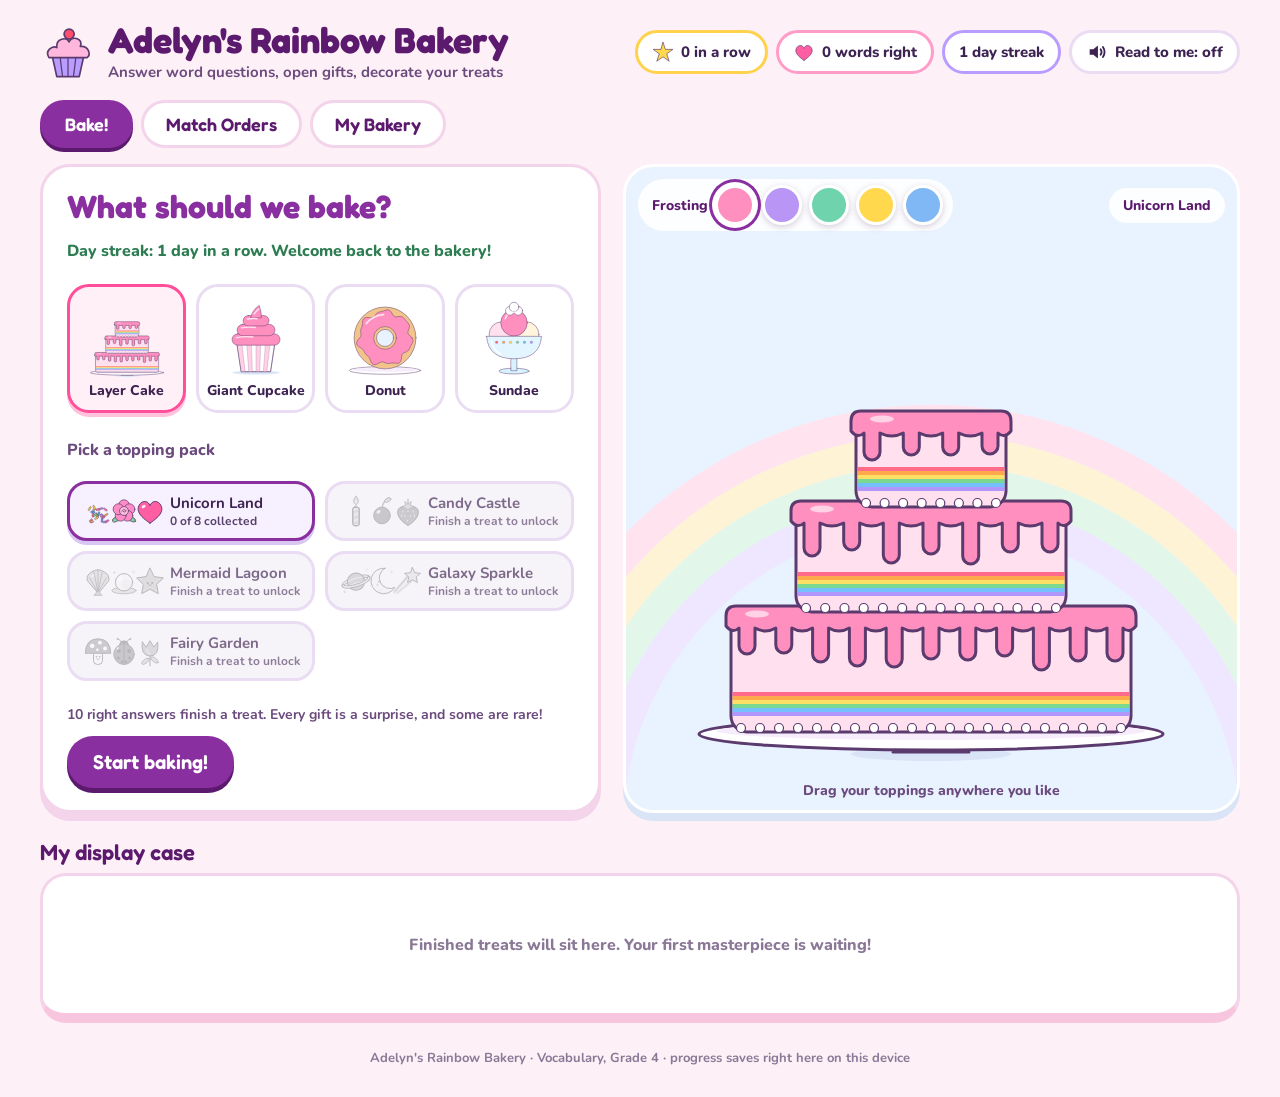
==== commit ed73caf1: "Add files via upload New rainbow bakery" ====
--- a/word-bakery/index.html
+++ b/word-bakery/index.html
@@ -3,610 +3,242 @@
 <head>
 <meta charset="UTF-8">
 <meta name="viewport" content="width=device-width, initial-scale=1.0">
-<title>Adelyn's Word Bakery</title>
+<title>Adelyn's Rainbow Bakery</title>
+<link rel="preconnect" href="https://fonts.googleapis.com">
+<link href="https://fonts.googleapis.com/css2?family=Fredoka:wght@500;600;700&family=Nunito:wght@600;700;800&display=swap" rel="stylesheet">
 <style>
-  :root {
-    --sky: #cdeaf7;
-    --sky-soft: #e8f6fd;
-    --cream: #fdf6ec;
-    --cream-dim: #f3e7d3;
-    --crust: #5a3825;
-    --crust-soft: #7a5238;
-    --icing-pink: #e8a0ad;
-    --icing-pink-deep: #d9788a;
-    --butter: #f0c14b;
-    --mint: #7fb88f;
-    --panel: #fffaf2;
-    --shelf: #c9905e;
-    --mono: "Courier New", Courier, monospace;
-    --serif: Georgia, "Times New Roman", serif;
-  }
-  * { box-sizing: border-box; }
-  body {
-    margin: 0;
-    min-height: 100vh;
-    background:
-      radial-gradient(circle at 15% 0%, rgba(255,255,255,0.5), transparent 45%),
-      var(--cream);
-    color: var(--crust);
-    font-family: var(--serif);
-    padding: 20px 14px 60px;
-  }
-  .wrap { max-width: 720px; margin: 0 auto; }
-
-  header {
-    border-bottom: 3px dashed var(--icing-pink-deep);
-    padding-bottom: 14px;
-    margin-bottom: 18px;
-  }
-  .stamp {
-    font-family: var(--mono);
-    font-size: 11px;
-    letter-spacing: 3px;
-    color: var(--icing-pink-deep);
-    text-transform: uppercase;
-  }
-  h1 {
-    font-family: var(--serif);
-    font-size: clamp(24px, 6vw, 34px);
-    margin: 6px 0 4px;
-    color: var(--crust);
-  }
-  .subtitle { color: var(--crust-soft); font-size: 14px; font-style: italic; }
-
-  .rank-bar {
-    display: flex;
-    justify-content: space-between;
-    align-items: center;
-    background: var(--panel);
-    border: 1px solid var(--cream-dim);
-    border-radius: 14px;
-    padding: 10px 16px;
-    margin-bottom: 18px;
-    font-family: var(--mono);
-    font-size: 13px;
-    box-shadow: 0 2px 6px rgba(90,56,37,0.08);
-    flex-wrap: wrap;
-    gap: 6px;
-  }
-  .rank-bar .rank-name { color: var(--icing-pink-deep); font-weight: bold; }
-  .rank-bar .sprinkles { color: var(--butter); font-weight: bold; }
-  .rank-bar .day-streak { color: var(--mint); }
-
-  .tabs { display: flex; gap: 8px; margin-bottom: 16px; flex-wrap: wrap; }
-  .tab {
-    font-family: var(--mono);
-    font-size: 12px;
-    letter-spacing: 1px;
-    text-transform: uppercase;
-    background: transparent;
-    color: var(--crust-soft);
-    border: 1px solid var(--cream-dim);
-    padding: 8px 14px;
-    border-radius: 20px;
-    cursor: pointer;
-    transition: all 0.15s ease;
-  }
-  .tab:hover { border-color: var(--icing-pink-deep); color: var(--crust); }
-  .tab.active {
-    background: var(--icing-pink-deep);
-    color: #fff;
-    border-color: var(--icing-pink-deep);
-    font-weight: bold;
-  }
-
-  .card {
-    background: var(--panel);
-    color: var(--crust);
-    border-radius: 16px;
-    padding: 26px 22px;
-    box-shadow: 0 10px 28px rgba(90,56,37,0.16);
-    position: relative;
-    min-height: 280px;
-    border: 1px solid var(--cream-dim);
-  }
-
-  /* ---- Intro / welcome-back screen ---- */
-  .intro-emoji { font-size: 46px; margin-bottom: 6px; }
-  .intro-title {
-    font-family: var(--serif);
-    font-size: 24px;
-    font-weight: bold;
-    margin: 0 0 10px;
-  }
-  .intro-body { font-size: 15px; line-height: 1.6; margin-bottom: 20px; }
-  .begin-btn {
-    font-family: var(--mono);
-    font-size: 13px;
-    letter-spacing: 1px;
-    text-transform: uppercase;
-    background: var(--icing-pink-deep);
-    color: #fff;
-    border: none;
-    border-radius: 20px;
-    padding: 12px 22px;
-    cursor: pointer;
-  }
-  .begin-btn:hover { background: #c2606f; }
-
-  /* ---- Customer / mascot ---- */
-  .customer-row {
-    display: flex;
-    align-items: flex-start;
-    gap: 10px;
-    margin-bottom: 16px;
-  }
-  .customer-avatar { font-size: 32px; line-height: 1; }
-  .speech-bubble {
-    position: relative;
-    background: var(--sky-soft);
-    border: 1.5px solid var(--sky);
-    border-radius: 14px;
-    padding: 10px 14px;
-    font-size: 14px;
-    line-height: 1.5;
-    flex: 1;
-  }
-  .speech-bubble .customer-name { font-weight: bold; color: var(--crust-soft); }
-  .special-flag {
-    display: inline-block;
-    font-family: var(--mono);
-    font-size: 10px;
-    letter-spacing: 1px;
-    text-transform: uppercase;
-    background: var(--butter);
-    color: var(--crust);
-    border-radius: 10px;
-    padding: 3px 8px;
-    margin-bottom: 8px;
-  }
-  .rush-flag {
-    display: inline-block;
-    font-family: var(--mono);
-    font-size: 10px;
-    letter-spacing: 1px;
-    text-transform: uppercase;
-    background: var(--icing-pink-deep);
-    color: #fff;
-    border-radius: 10px;
-    padding: 3px 8px;
-    margin-bottom: 8px;
-    margin-left: 6px;
-    animation: rush-pulse 0.8s ease-in-out infinite;
-  }
-  .rush-flag.rush-closed { animation: none; background: var(--crust-soft); }
-  @keyframes rush-pulse {
-    0%, 100% { transform: scale(1); }
-    50% { transform: scale(1.07); }
-  }
-  .rush-bar-track {
-    height: 6px;
-    background: var(--cream-dim);
-    border-radius: 3px;
-    overflow: hidden;
-    margin: 2px 0 14px;
-  }
-  .rush-bar-fill {
-    height: 100%;
-    background: var(--icing-pink-deep);
-    width: 100%;
-  }
-
-  .ticket-label {
-    font-family: var(--mono);
-    font-size: 11px;
-    letter-spacing: 1.5px;
-    text-transform: uppercase;
-    color: var(--icing-pink-deep);
-    margin-bottom: 8px;
-  }
-  .ticket-label.review { color: var(--mint); }
-
-  .word-display {
-    font-family: var(--serif);
-    font-size: 28px;
-    font-weight: bold;
-    margin: 2px 0 4px;
-    color: var(--crust);
-  }
-  .root-note {
-    font-family: var(--mono);
-    font-size: 12px;
-    color: var(--crust-soft);
-    margin-bottom: 14px;
-  }
-
-  .options { display: flex; flex-direction: column; gap: 10px; }
-  .option-btn {
-    text-align: left;
-    background: #fff;
-    border: 1.5px solid var(--cream-dim);
-    border-radius: 10px;
-    padding: 12px 14px;
-    font-family: var(--serif);
-    font-size: 15px;
-    cursor: pointer;
-    transition: all 0.12s ease;
-    color: var(--crust);
-  }
-  .option-btn:hover:not(:disabled) { border-color: var(--icing-pink-deep); background: #fffdf9; transform: translateY(-1px); }
-  .option-btn.correct { background: #e2f1e6; border-color: var(--mint); animation: pop 0.35s ease; }
-  .option-btn.wrong { background: #f9e3e6; border-color: var(--icing-pink-deep); }
-  .option-btn:disabled { cursor: default; }
-
-  @keyframes pop {
-    0% { transform: scale(1); }
-    40% { transform: scale(1.04); }
-    100% { transform: scale(1); }
-  }
-  @keyframes shake {
-    0%, 100% { transform: translateX(0); }
-    25% { transform: translateX(-4px); }
-    75% { transform: translateX(4px); }
-  }
-  .card.shake-it { animation: shake 0.3s ease; }
-
-  .feedback {
-    margin-top: 16px;
-    font-family: var(--mono);
-    font-size: 13px;
-    min-height: 20px;
-  }
-  .feedback.good { color: #3d6b47; }
-  .feedback.bad { color: var(--icing-pink-deep); }
-  .combo-tag {
-    color: var(--butter);
-    font-weight: bold;
-    margin-left: 8px;
-    display: inline-block;
-    animation: combo-pop 0.4s ease;
-  }
-  .combo-tag.tier2 { color: #e8862c; }
-  .combo-tag.tier3 { color: var(--icing-pink-deep); font-size: 1.12em; }
-  @keyframes combo-pop {
-    0% { transform: scale(0.5) rotate(-8deg); opacity: 0; }
-    60% { transform: scale(1.18) rotate(4deg); opacity: 1; }
-    100% { transform: scale(1) rotate(0); }
-  }
-
-  .fly-point {
-    position: fixed;
-    font-family: var(--mono);
-    font-weight: bold;
-    font-size: 15px;
-    color: var(--butter);
-    pointer-events: none;
-    z-index: 998;
-    white-space: nowrap;
-  }
-
-  .next-btn {
-    margin-top: 18px;
-    font-family: var(--mono);
-    font-size: 13px;
-    letter-spacing: 1px;
-    text-transform: uppercase;
-    background: var(--crust);
-    color: var(--butter);
-    border: none;
-    border-radius: 20px;
-    padding: 10px 20px;
-    cursor: pointer;
-    display: none;
-  }
-  .next-btn.show { display: inline-block; }
-  .next-btn:hover { background: var(--crust-soft); }
-
-  /* ---- Match mode ---- */
-  .match-grid { display: grid; grid-template-columns: 1fr 1fr; gap: 10px 16px; }
-  .match-col-label {
-    font-family: var(--mono); font-size: 10px; letter-spacing: 1.5px;
-    text-transform: uppercase; color: var(--crust-soft); margin-bottom: 6px;
-  }
-  .match-item {
-    background: #fff;
-    border: 1.5px solid var(--cream-dim);
-    border-radius: 10px;
-    padding: 10px 12px;
-    font-size: 14px;
-    cursor: pointer;
-    margin-bottom: 8px;
-  }
-  .match-item.selected { border-color: var(--butter); background: #fff8e2; }
-  .match-item.matched { background: #e2f1e6; border-color: var(--mint); opacity: 0.7; cursor: default; }
-  .match-item.wrong-flash { background: #f9e3e6; border-color: var(--icing-pink-deep); }
-
-  .empty-state {
-    font-family: var(--mono);
-    font-size: 13px;
-    color: var(--crust-soft);
-    text-align: center;
-    padding: 30px 10px;
-  }
-
-  /* ---- My Bakery tab: decorate-the-cake scene ---- */
-  .shop-scene {
-    background: var(--sky-soft);
-    border-radius: 14px;
-    padding: 0;
-    margin-bottom: 20px;
-    height: 270px;
-    position: relative;
-    overflow: hidden;
-  }
-  .cake-stand-label {
-    position: absolute;
-    top: 10px;
-    left: 50%;
-    transform: translateX(-50%);
-    font-family: var(--mono);
-    font-size: 11px;
-    letter-spacing: 1.5px;
-    text-transform: uppercase;
-    background: #fff;
-    border: 1.5px solid var(--icing-pink-deep);
-    border-radius: 20px;
-    padding: 4px 12px;
-    color: var(--icing-pink-deep);
-    white-space: nowrap;
-    z-index: 3;
-  }
-  .cake {
-    position: absolute;
-    bottom: 46px;
-    left: 50%;
-    transform: translateX(-50%);
-    width: 62%;
-    display: flex;
-    flex-direction: column;
-    align-items: center;
-    z-index: 1;
-  }
-  .cake .tier-top {
-    width: 60%;
-    height: 46px;
-    background: linear-gradient(180deg, #fff9f0 0%, #ffeccb 100%);
-    border: 3px solid var(--crust-soft);
-    border-radius: 10px;
-    margin-bottom: -3px;
-  }
-  .cake .tier-bottom {
-    width: 100%;
-    height: 62px;
-    background: linear-gradient(180deg, #fbe3ea 0%, #f3bdcb 100%);
-    border: 3px solid var(--crust-soft);
-    border-radius: 10px;
-  }
-  .cake-plate {
-    position: absolute;
-    bottom: 30px;
-    left: 50%;
-    transform: translateX(-50%);
-    width: 74%;
-    height: 16px;
-    background: var(--shelf);
-    border-radius: 50%;
-    box-shadow: 0 3px 0 var(--crust-soft);
-    z-index: 0;
-  }
-  .cake-table {
-    position: absolute;
-    bottom: 0;
-    left: 0;
-    right: 0;
-    height: 30px;
-    background: var(--crust-soft);
-  }
-  .decor-slots {
-    position: absolute;
-    top: 15%;
-    left: 12%;
-    right: 12%;
-    bottom: 20%;
-    display: grid;
-    grid-template-columns: repeat(4, 1fr);
-    grid-template-rows: repeat(3, 1fr);
-    align-items: center;
-    justify-items: center;
-    z-index: 2;
-  }
-  .decor-slot {
-    font-size: 22px;
-    filter: grayscale(1) opacity(0.22);
-    transition: filter 0.3s ease;
-  }
-  .decor-slot.owned {
-    visibility: hidden;
-  }
-  .cake-topping {
-    position: absolute;
-    font-size: 26px;
-    cursor: grab;
-    z-index: 4;
-    touch-action: none;
-    user-select: none;
-    animation: bounce-in 0.35s ease;
-  }
-  .cake-topping.dragging {
-    cursor: grabbing;
-    transform: scale(1.18);
-    filter: drop-shadow(0 4px 6px rgba(90,56,37,0.35));
-    z-index: 5;
-  }
-  .cake-hint {
-    font-family: var(--mono);
-    font-size: 11px;
-    color: var(--crust-soft);
-    margin: -6px 0 14px;
-  }
-
-  .box-section-title {
-    font-family: var(--mono);
-    font-size: 12px;
-    letter-spacing: 1.5px;
-    text-transform: uppercase;
-    color: var(--icing-pink-deep);
-    margin: 18px 0 10px;
-  }
-  .treat-shelf {
-    display: flex;
-    flex-wrap: wrap;
-    gap: 10px;
-    font-size: 30px;
-    background: #fff;
-    border: 1px dashed var(--cream-dim);
-    border-radius: 10px;
-    padding: 14px;
-    min-height: 50px;
-  }
-  .treat-shelf .treat { animation: bounce-in 0.3s ease; }
-  @keyframes bounce-in {
-    0% { transform: scale(0.4); opacity: 0; }
-    70% { transform: scale(1.1); opacity: 1; }
-    100% { transform: scale(1); }
-  }
-  .shop-grid {
-    display: grid;
-    grid-template-columns: repeat(auto-fill, minmax(140px, 1fr));
-    gap: 10px;
-  }
-  .shop-item {
-    background: #fff;
-    border: 1px solid var(--cream-dim);
-    border-radius: 10px;
-    padding: 10px;
-    text-align: center;
-    font-size: 13px;
-  }
-  .shop-item .shop-emoji { font-size: 28px; display: block; margin-bottom: 4px; }
-  .shop-buy-btn {
-    margin-top: 6px;
-    font-family: var(--mono);
-    font-size: 11px;
-    letter-spacing: 1px;
-    text-transform: uppercase;
-    background: var(--icing-pink-deep);
-    color: #fff;
-    border: none;
-    border-radius: 14px;
-    padding: 6px 10px;
-    cursor: pointer;
-    width: 100%;
-  }
-  .shop-buy-btn:disabled { background: var(--cream-dim); color: var(--crust-soft); cursor: default; }
-  .shop-buy-btn.owned { background: var(--mint); }
-
-  .parent-settings {
-    margin-top: 22px;
-    border: 1px dashed var(--cream-dim);
-    border-radius: 10px;
-    padding: 10px 14px;
-  }
-  .parent-settings summary {
-    font-family: var(--mono);
-    font-size: 11px;
-    letter-spacing: 1px;
-    text-transform: uppercase;
-    color: var(--crust-soft);
-    cursor: pointer;
-  }
-  .settings-body { margin-top: 10px; font-size: 13px; }
-  .settings-body input[type="number"] {
-    width: 60px;
-    padding: 4px 6px;
-    border: 1px solid var(--cream-dim);
-    border-radius: 6px;
-    font-size: 13px;
-    margin-top: 4px;
-  }
-  .settings-save-btn {
-    font-family: var(--mono);
-    font-size: 11px;
-    letter-spacing: 1px;
-    text-transform: uppercase;
-    background: var(--crust);
-    color: var(--butter);
-    border: none;
-    border-radius: 14px;
-    padding: 6px 12px;
-    margin-left: 8px;
-    cursor: pointer;
-  }
-  .settings-note {
-    display: block;
-    color: var(--crust-soft);
-    font-size: 11px;
-    margin-top: 8px;
-    line-height: 1.5;
-  }
-  .parent-report {
-    max-height: 200px;
-    overflow-y: auto;
-    margin-bottom: 6px;
-  }
-  .report-list { display: flex; flex-direction: column; gap: 6px; }
-  .report-row {
-    font-size: 12px;
-    padding: 6px 8px;
-    border-radius: 8px;
-    border: 1px solid var(--cream-dim);
-  }
-  .report-row.report-correct { border-color: #b9dcae; background: #f2f9ee; }
-  .report-row.report-wrong { border-color: #f0b8b8; background: #fdf0f0; }
-  .report-row .settings-note { margin-top: 2px; }
-
-  footer {
-    text-align: center;
-    margin-top: 22px;
-    font-family: var(--mono);
-    font-size: 11px;
-    color: var(--crust-soft);
-    letter-spacing: 1px;
-  }
-
-  @media (max-width: 480px) {
-    .match-grid { grid-template-columns: 1fr; }
-  }
-
-  .confetti-piece {
-    position: fixed;
-    top: -10px;
-    width: 8px;
-    height: 14px;
-    opacity: 0.9;
-    pointer-events: none;
-    z-index: 999;
-  }
+:root{--plum:#5c1a6e;--ink:#3d2352;--soft:#6b4a7e;--pink:#ff4f9a;--bg:#fdf0f7;--sky:#e9f2ff;--line:#f3d4ea;--btn:#8a2fa0}
+*{box-sizing:border-box}
+body{margin:0;background:var(--bg);color:var(--ink);font-family:'Nunito',system-ui,-apple-system,'Segoe UI',sans-serif;font-weight:700}
+.disp{font-family:'Fredoka','Nunito',system-ui,sans-serif}
+.ol{stroke:#5b3a6e;stroke-width:3;stroke-linejoin:round;stroke-linecap:round}
+.ol2{stroke:#5b3a6e;stroke-width:2.2;stroke-linejoin:round;stroke-linecap:round}
+.ol1{stroke:#5b3a6e;stroke-width:1.2}
+button{font-family:inherit}
+button:focus-visible,input:focus-visible,summary:focus-visible{outline:3px solid var(--pink);outline-offset:2px}
+.wrap{max-width:1240px;margin:0 auto;padding:22px 20px 30px}
+
+/* header */
+.site-top{display:flex;align-items:center;justify-content:space-between;gap:16px;flex-wrap:wrap}
+.brand{display:flex;align-items:center;gap:12px}
+.brand h1{margin:0;font-size:clamp(26px,4vw,36px);line-height:1;color:var(--plum)}
+.subtitle{font-size:15px;color:var(--soft);margin-top:4px}
+.pills{display:flex;gap:8px;flex-wrap:wrap}
+.pill{display:flex;align-items:center;gap:7px;padding:8px 14px;background:#fff;border-radius:999px;border:3px solid #eadcf2;font:800 15px 'Nunito',sans-serif;color:var(--ink);min-height:44px}
+.toggle{cursor:pointer}
+.toggle.on{background:var(--btn);border-color:var(--btn);color:#fff}
+
+/* tabs */
+.tabs{display:flex;gap:8px;margin:18px 0 16px;flex-wrap:wrap}
+.tab{border:3px solid var(--line);background:#fff;color:var(--plum);font:600 18px 'Fredoka',sans-serif;padding:10px 22px;border-radius:999px;cursor:pointer;min-height:48px}
+.tab.active{background:var(--btn);border-color:var(--btn);color:#fff;box-shadow:0 4px 0 #5c1a6e}
+
+.card{background:#fff;border-radius:30px;border:3px solid var(--line);box-shadow:0 8px 0 var(--line);padding:22px 24px}
+.title{margin:0;font-size:32px;color:var(--btn);line-height:1.1}
+.label{font-size:16px;font-weight:800;color:var(--soft);margin:14px 0 8px}
+.small{font-size:14px;color:var(--soft)}
+.lead{font-size:18px;font-weight:800;color:var(--soft);line-height:1.35}
+.big-lead{color:var(--ink);font-size:19px}
+.note-good{font-size:16px;font-weight:800;color:#2e7d52;margin-top:4px}
+.grow{flex:1 1 auto;min-height:6px}
+.center{display:flex;flex-direction:column;align-items:center;justify-content:center;gap:16px;text-align:center;flex:1}
+.center.left{align-items:stretch;text-align:left}
+.card-foot{display:flex;justify-content:space-between;align-items:flex-end;gap:12px;flex-wrap:wrap;margin-top:12px}
+.row-c{display:flex;gap:10px;justify-content:center}
+.row-b{display:flex;justify-content:space-between;align-items:center;gap:10px;flex-wrap:wrap}
+.pinkline{font-size:14px;font-weight:800;color:#c2266a}
+
+/* buttons */
+.btn{border:none;cursor:pointer;background:var(--btn);color:#fff;font:600 20px 'Fredoka',sans-serif;padding:13px 26px;border-radius:999px;box-shadow:0 5px 0 #5c1a6e;min-height:52px}
+.btn:hover{background:#9b3bb2}.btn:active{transform:translateY(3px);box-shadow:0 2px 0 #5c1a6e}
+.btn2{white-space:nowrap;flex:none;border:2.5px solid #b99cff;cursor:pointer;background:#fff;color:var(--plum);font:800 15px 'Nunito',sans-serif;padding:8px 14px;border-radius:999px;min-height:44px;display:inline-flex;align-items:center;gap:6px}
+.btn2:hover{background:#f4eeff}
+.link{border:none;background:none;cursor:pointer;color:var(--btn);font:800 16px 'Nunito',sans-serif;text-decoration:underline;text-underline-offset:3px;padding:10px 0;min-height:44px}
+
+/* bake layout */
+.bake-grid{display:grid;grid-template-columns:minmax(0,1fr) minmax(0,1.1fr);gap:22px;align-items:stretch}
+@media (max-width:900px){.bake-grid{grid-template-columns:1fr}}
+.qcard{display:flex;flex-direction:column;gap:12px;min-height:560px}
+.qtop{display:flex;justify-content:space-between;align-items:center;gap:10px;flex-wrap:wrap}
+.chip{padding:6px 14px;border-radius:999px;background:#f1e6ff;color:var(--plum);font-weight:800;font-size:14px}
+.progress{display:flex;align-items:center;gap:10px;font-weight:800;font-size:14px;color:var(--soft)}
+.bar{width:120px;height:14px;border-radius:999px;background:#f3eaf7;overflow:hidden;border:2px solid #eadcf2}
+.bar div{height:100%;border-radius:999px;background:linear-gradient(90deg,#ff6b8b,#ffa94d,#ffe066,#7bd88f,#74c0fc,#b197fc);transition:width .5s}
+.qhead{display:flex;justify-content:space-between;align-items:flex-start;gap:12px}
+.big{font-size:clamp(34px,5vw,46px);font-weight:700;line-height:1.05;color:var(--btn);overflow-wrap:anywhere}
+.mid{font-size:clamp(19px,2.4vw,23px);font-weight:500;line-height:1.35;color:var(--ink)}
+.opts{display:grid;grid-template-columns:repeat(2,minmax(0,1fr));gap:12px}
+@media (max-width:520px){.opts{grid-template-columns:1fr}}
+.ans{display:flex;align-items:center;gap:12px;text-align:left;min-height:80px;padding:12px 14px;border-radius:22px;border:3px solid;font:700 16px/1.3 'Nunito',sans-serif;color:var(--ink);cursor:pointer;box-shadow:0 5px 0 rgba(91,58,110,.18);transition:transform .12s}
+.ans:hover{transform:translateY(-3px)}
+.ans:active{transform:translateY(2px);box-shadow:0 2px 0 rgba(91,58,110,.18)}
+.a0{background:#ffe0ee;border-color:#ff9cc8}.a1{background:#ece3ff;border-color:#b99cff}.a2{background:#dcf7ec;border-color:#7fd6b2}.a3{background:#fff4c7;border-color:#ffd24d}
+.letter{flex:none;width:38px;height:38px;border-radius:13px;background:#fff;border:2.5px solid #5b3a6e;display:flex;align-items:center;justify-content:center;font:700 17px 'Fredoka',sans-serif}
+.slots{display:flex;gap:6px;flex-wrap:wrap;justify-content:center;min-height:52px;margin-top:6px}
+.slotch{width:36px;height:48px;border-bottom:4px solid #ff8cc6;display:flex;align-items:flex-end;justify-content:center;font:700 28px 'Fredoka',sans-serif;color:var(--btn)}
+.tiles{display:flex;gap:8px;flex-wrap:wrap;justify-content:center}
+.tile{width:46px;height:52px;border-radius:14px;border:3px solid #b99cff;background:#f4eeff;font:700 24px 'Fredoka',sans-serif;color:var(--plum);cursor:pointer;box-shadow:0 4px 0 #d6c6f5}
+.tile:hover{transform:translateY(-2px)}
+.tile:disabled{opacity:.25;cursor:default;transform:none}
+.hintbox{padding:10px 14px;border-radius:18px;background:#fff8e0;border:2px dashed #ffd24d;font-size:15px;line-height:1.35}
+.yay{font-size:38px;font-weight:700;color:#2e7d52}
+.oops{font-size:34px;font-weight:700;color:var(--plum)}
+.es-card{display:flex;flex-direction:column;gap:6px;padding:14px 18px;border-radius:24px;background:#fff8e0;border:3px solid #ffd24d}
+.es-label{font-size:13px;font-weight:800;letter-spacing:.06em;text-transform:uppercase;color:#8a5c00}
+.es-row{display:flex;align-items:center;justify-content:space-between;gap:12px}
+.es-word{font-size:30px;font-weight:700;color:var(--plum)}
+.es-ex{font-size:17px;line-height:1.35}
+
+/* start screen */
+.treat-pick{display:grid;grid-template-columns:repeat(4,minmax(0,1fr));gap:10px;margin-top:10px}
+.treatbtn{display:flex;flex-direction:column;align-items:center;gap:4px;padding:8px 4px 10px;border-radius:22px;border:3px solid #eadcf2;background:#fff;cursor:pointer;font:800 14px 'Nunito',sans-serif;color:var(--ink)}
+.treatbtn .mini{width:78%}
+.treatbtn.on{border-color:var(--pink);background:#fff0f7;box-shadow:0 4px 0 #ffc2dd}
+.pack-pick{display:grid;grid-template-columns:repeat(2,minmax(0,1fr));gap:10px}
+@media (max-width:520px){.pack-pick{grid-template-columns:1fr}.treat-pick{grid-template-columns:repeat(2,minmax(0,1fr))}}
+.packbtn{display:flex;align-items:center;gap:10px;padding:8px 12px;border-radius:20px;border:3px solid #eadcf2;background:#fff;cursor:pointer;text-align:left;font:800 15px 'Nunito',sans-serif;color:var(--ink);min-height:60px}
+.packbtn.on{border-color:var(--btn);background:#f7f0ff;box-shadow:0 4px 0 #d9c6f2}
+.packbtn:disabled{cursor:default;background:#f7f4f9;color:#7d6a8a}
+.packbtn:disabled .thumbs{filter:grayscale(1);opacity:.35}
+.thumbs{display:flex;flex:none}
+.thumb{width:32px;height:32px;margin-right:-6px;display:block}
+.thumb svg{width:100%;height:100%}
+.pk{display:flex;flex-direction:column}.pk small{font-size:12px;font-weight:700;opacity:.85}
+
+/* gift + reveal */
+.gifts{display:flex;gap:14px;justify-content:center;flex-wrap:wrap}
+.giftbtn{border:none;background:none;cursor:pointer;padding:4px;border-radius:24px}
+.giftbtn:hover svg{transform:translateY(-6px) scale(1.05)}
+.giftbtn svg{transition:transform .15s;display:block}
+.wiggle{display:block;animation:wig 1.6s ease-in-out infinite}
+@keyframes wig{0%,100%{transform:rotate(0)}10%{transform:rotate(-6deg)}20%{transform:rotate(6deg)}30%{transform:rotate(-3deg)}40%{transform:rotate(0)}}
+.reveal{width:190px;height:190px;border-radius:40px;background:#fff5fb;border:3px solid #ff9cc8;display:flex;align-items:center;justify-content:center;padding:20px}
+.reveal svg{width:100%;height:100%}
+.rare-badge{padding:6px 18px;border-radius:999px;background:#ffd54f;color:var(--plum);font:700 20px 'Fredoka',sans-serif;border:3px solid #5b3a6e;animation:tw 1s ease-in-out infinite alternate}
+.new-badge{padding:5px 14px;border-radius:999px;background:#dcf7ec;color:#1f6b45;font:800 15px 'Nunito',sans-serif}
+.namein{width:100%;font:700 22px 'Fredoka',sans-serif;color:var(--plum);padding:12px 16px;border-radius:18px;border:3px solid #b99cff;background:#fbf8ff}
+
+/* stage */
+.stage-wrap{display:flex}
+.stage{position:relative;flex:1;border-radius:30px;background:var(--sky);border:3px solid #fff;box-shadow:0 8px 0 #d9e5f7;overflow:hidden;display:flex;align-items:center;justify-content:center;padding:66px 18px 40px;min-height:560px}
+.sky{position:absolute;inset:0;width:100%;height:100%}
+.sky path{fill:none;stroke-width:26px}
+.stage .treat-box{width:min(100%,520px)}
+.stage-top{position:absolute;left:12px;right:12px;top:12px;display:flex;justify-content:space-between;gap:8px;flex-wrap:wrap}
+.frost-row{display:flex;align-items:center;gap:7px;padding:6px 10px 6px 14px;background:rgba(255,255,255,.9);border-radius:999px;font-size:14px;font-weight:800;color:var(--plum)}
+.sw{width:40px;height:40px;border-radius:50%;border:3px solid #fff;cursor:pointer;box-shadow:0 2px 6px rgba(91,58,110,.25)}
+.sw.on{box-shadow:0 0 0 3px #fff,0 0 0 6px var(--btn)}
+.pack-badge{padding:8px 14px;background:rgba(255,255,255,.9);border-radius:999px;font-weight:800;font-size:14px;color:var(--plum);align-self:center}
+.stage-hint{position:absolute;left:0;right:0;bottom:10px;text-align:center;font-weight:800;font-size:14px;color:var(--soft)}
+.treat-box{position:relative;aspect-ratio:1/1;width:100%}
+.treat-svg{position:absolute;inset:0;width:100%;height:100%}
+.top,.mtop{position:absolute}
+.top svg,.mtop svg{width:100%;height:100%;display:block;pointer-events:none;filter:drop-shadow(0 3px 2px rgba(91,58,110,.22))}
+.top{cursor:grab;touch-action:none;user-select:none;-webkit-user-select:none}
+.top.dragging{cursor:grabbing;z-index:5;filter:drop-shadow(0 8px 6px rgba(91,58,110,.3))}
+.pop{animation:pop .75s cubic-bezier(.34,1.56,.64,1) both}
+@keyframes pop{0%{transform:translateY(-70px) scale(.2);opacity:0}60%{opacity:1}100%{transform:none;opacity:1}}
+.done-spark{position:absolute;inset:0;width:100%;height:100%;pointer-events:none;animation:tw 1.1s ease-in-out infinite alternate}
+@keyframes tw{from{opacity:.35}to{opacity:1}}
+
+/* shelf */
+.shelf-strip{margin-top:26px}
+.shelf-strip h2{margin:0 0 8px;font-size:22px;font-weight:600;color:var(--plum)}
+.shelf{display:flex;gap:14px;padding:12px 16px;min-height:150px;border-radius:26px;background:#fff;border:3px solid var(--line);border-bottom:10px solid #f7c6de;align-items:flex-start;overflow-x:auto}
+.big-shelf{flex-wrap:wrap}
+.shelf-item{display:flex;flex-direction:column;align-items:center;gap:4px;width:130px;flex:none}
+.shelf-item .mini{width:122px;border-radius:20px;background:var(--sky);padding:4px}
+.shelf-name{font-size:12px;font-weight:800;text-align:center;line-height:1.2}
+.shelf-empty{flex:1;align-self:center;text-align:center;font-weight:800;font-size:16px;color:#8a7896}
+.mini{position:relative}
+
+/* collection */
+.coll-row{margin-bottom:10px}
+.coll-name{font:600 17px 'Fredoka',sans-serif;color:var(--plum);margin-bottom:6px}
+.coll{display:grid;grid-template-columns:repeat(auto-fill,minmax(84px,1fr));gap:8px}
+.coll-item{display:flex;flex-direction:column;align-items:center;gap:3px;padding:8px 4px;border-radius:18px;border:2.5px solid #eadcf2;background:#faf7fc;font-size:11px;font-weight:800;text-align:center;color:#8a7896}
+.coll-item svg{width:52px;height:52px;filter:grayscale(1) brightness(1.5);opacity:.3}
+.coll-item.got{background:#fff5fb;border-color:#ff9cc8;color:var(--ink)}
+.coll-item.got svg{filter:none;opacity:1}
+.stats-row{display:flex;gap:18px;flex-wrap:wrap;margin:14px 0;font-size:16px;color:var(--soft)}
+
+/* match mode (kept from the original game, restyled) */
+.ticket-label{display:inline-block;padding:6px 14px;border-radius:999px;background:#f1e6ff;color:var(--plum);font-weight:800;font-size:14px;margin-bottom:12px}
+.customer-row{display:flex;align-items:center;gap:12px;margin-bottom:14px}
+.customer-avatar{flex:none}
+.speech-bubble{background:#fff8e0;border:2px solid #ffd24d;border-radius:18px;padding:10px 14px;font-size:16px;line-height:1.35}
+.match-grid{display:grid;grid-template-columns:repeat(2,minmax(0,1fr));gap:16px}
+.match-col-label{font:600 17px 'Fredoka',sans-serif;color:var(--plum);margin-bottom:8px}
+.match-item{padding:12px 14px;margin-bottom:8px;border-radius:16px;border:3px solid #eadcf2;background:#fff;cursor:pointer;font-size:15px;line-height:1.3;min-height:48px}
+.match-item:hover{background:#faf5ff}
+.match-item.selected{border-color:var(--btn);background:#f4eeff}
+.match-item.matched{border-color:#2e9e62;background:#d3f8e0;cursor:default;opacity:.8}
+.match-item.wrong-flash{border-color:#d9475f;background:#ffe3e6}
+.feedback{min-height:26px;margin-top:10px;font-size:17px;font-weight:800}
+.feedback.good{color:#2e7d52}.feedback.bad{color:#b3243c}
+.next-btn{display:none;margin-top:12px;border:none;cursor:pointer;background:var(--btn);color:#fff;font:600 18px 'Fredoka',sans-serif;padding:12px 24px;border-radius:999px;box-shadow:0 5px 0 #5c1a6e;min-height:48px}
+.next-btn.show{display:inline-block}
+.combo-tag{display:inline-block;margin-left:8px;padding:3px 10px;border-radius:999px;background:#ffd54f;color:var(--plum);font-size:13px}
+.confetti-piece{position:fixed;top:-10px;width:10px;height:14px;border-radius:3px;z-index:50;pointer-events:none}
+
+/* parent settings (kept) */
+.parent-settings{margin-top:22px;border-top:2px dashed #eadcf2;padding-top:14px}
+.parent-settings summary{cursor:pointer;font:600 17px 'Fredoka',sans-serif;color:var(--soft);min-height:44px;display:flex;align-items:center}
+.settings-body{font-size:15px;font-weight:700;line-height:1.5}
+.settings-body input{font:700 15px 'Nunito',sans-serif;padding:8px 10px;border-radius:10px;border:2px solid #d9c6f2;margin:4px 0}
+.settings-save-btn{border:none;background:var(--btn);color:#fff;font:700 14px 'Nunito',sans-serif;padding:9px 14px;border-radius:999px;cursor:pointer;margin:4px 0 4px 6px;min-height:40px}
+.settings-note{font-size:13px;color:var(--soft);font-weight:700}
+.box-section-title{font:600 16px 'Fredoka',sans-serif;color:var(--plum);margin:14px 0 6px}
+.report-row{padding:6px 0;border-bottom:1px solid #f1e6f5;font-size:14px}
+.report-correct{color:#1f6b45}.report-wrong{color:#9e1f36}
+
+footer{margin-top:26px;text-align:center;font-size:13px;color:#8a7896}
+@media (prefers-reduced-motion:reduce){*{animation:none!important;transition:none!important}}
+
 </style>
 </head>
 <body>
 <div class="wrap">
-  <header>
-    <div class="stamp">The Vocabulary Bakeshop</div>
-    <h1>ADELYN'S WORD BAKERY</h1>
-    <div class="subtitle">Run the counter, serve every customer, and grow your very own bakery.</div>
+  <header class="site-top">
+    <div class="brand">
+      <svg viewBox="0 0 100 100" width="56" height="56" aria-hidden="true">
+        <path d="M22 58 L30 94 L70 94 L78 58 Z" fill="#b99cff" class="ol"/>
+        <path d="M36 60 L40 92 M50 60 L50 92 M64 60 L60 92" fill="none" class="ol2"/>
+        <path d="M16 60 C8 48 22 38 30 42 C28 26 48 22 52 32 C58 20 78 26 72 40 C86 38 92 54 84 60 Z" fill="#ffb8dc" class="ol"/>
+        <circle cx="52" cy="18" r="9" fill="#ff4d6d" class="ol"/>
+      </svg>
+      <div>
+        <h1 class="disp">Adelyn's Rainbow Bakery</h1>
+        <div class="subtitle">Answer word questions, open gifts, decorate your treats</div>
+      </div>
+    </div>
+    <div class="pills">
+      <div class="pill" style="border-color:#ffd24d">
+        <svg viewBox="0 0 100 100" width="22" height="22" aria-hidden="true"><polygon points="50,6 61,38 95,38 67,58 78,92 50,72 22,92 33,58 5,38 39,38" fill="#ffd84d" class="ol"/></svg>
+        <span id="streakStat">0 in a row</span>
+      </div>
+      <div class="pill" style="border-color:#ff9cc8">
+        <svg viewBox="0 0 100 100" width="22" height="22" aria-hidden="true"><path d="M50 88 C20 68 6 50 16 32 C26 14 46 18 50 34 C54 18 74 14 84 32 C94 50 80 68 50 88 Z" fill="#ff5fa2" class="ol"/></svg>
+        <span id="rightStat">0 words right</span>
+      </div>
+      <div class="pill" style="border-color:#b99cff"><span id="dayStat">0 day streak</span></div>
+      <button class="pill toggle" id="readToggle"><svg viewBox="0 0 24 24" width="22" height="22" aria-hidden="true"><path d="M4 9 H8 L13 5 V19 L8 15 H4 Z" fill="currentColor"/><path d="M16 9 Q18 12 16 15 M18.5 6.5 Q22 12 18.5 17.5" fill="none" stroke="currentColor" stroke-width="2" stroke-linecap="round"/></svg><span>Read to me: off</span></button>
+    </div>
   </header>
 
-  <div class="rank-bar">
-    <div><span class="rank-name" id="rankName">Kitchen Helper</span></div>
-    <div class="sprinkles" id="sprinklesDisplay">✨ 0</div>
-    <div class="day-streak" id="dayStreakDisplay">🔥 0 day streak</div>
-  </div>
-
-  <div class="tabs">
+  <nav class="tabs">
     <button class="tab active" data-mode="quiz">Bake!</button>
     <button class="tab" data-mode="match">Match Orders</button>
     <button class="tab" data-mode="shop">My Bakery</button>
-  </div>
-
-  <div class="card" id="gameCard">
-    <!-- populated by JS -->
-  </div>
-
-  <footer>ADELYN'S WORD BAKERY &middot; Vocabulary, Grade 4 &middot; works fully offline, saved right here on this device</footer>
+  </nav>
+
+  <div id="gameCard"></div>
+
+  <footer>Adelyn's Rainbow Bakery &middot; Vocabulary, Grade 4 &middot; progress saves right here on this device</footer>
 </div>
 
 <script>
+
 // ---------- Word bank ----------
 // Pulled straight from Adelyn's real Vocabulary & Reading curriculum
 // (root words + frequency words, all 36 weeks).
@@ -959,7 +591,6 @@
   return "Frequency word — shows up all over her reading";
 }
 
-// ---------- Daily visit / streak / welcome banner ----------
 function checkDailyVisit() {
   const today = todayStr();
   if (state.lastVisitDate === today) return false;
@@ -975,175 +606,6 @@
   return true;
 }
 
-function renderWelcomeBanner() {
-  const card = document.getElementById("gameCard");
-  card.innerHTML = `
-    <div class="intro-emoji">\uD83E\uDDC1</div>
-    <div class="intro-title">Welcome back to the bakery!</div>
-    <div class="intro-body">Day streak: <b>${state.dayStreak} \uD83D\uDD25</b> \u2014 here's <b>+15 \u2728</b> for showing up today.
-    The counter's getting busy \u2014 ready to take some orders?</div>
-    <button class="begin-btn" id="beginDayBtn">Open the bakery \u2192</button>
-  `;
-  document.getElementById("beginDayBtn").onclick = () => {
-    renderRankBar();
-    startQuiz();
-  };
-}
-
-// ---------- Quiz mode (Bake!) ----------
-function startQuiz() {
-  quizPool = buildRoundPool(3, 2);
-  quizIndex = 0;
-  pendingSpecial = state.specialDateUsed !== todayStr();
-  saveState();
-  renderQuizQuestion();
-}
-
-// Stops the rush-order countdown (leaving the question, answering, or
-// bailing out of quiz mode entirely) so it never keeps ticking in the
-// background or leaks a stale interval onto the next question.
-function clearRushTimer() {
-  if (rushIntervalId !== null) { clearInterval(rushIntervalId); rushIntervalId = null; }
-  currentRush = null;
-}
-
-function renderQuizQuestion() {
-  clearRushTimer();
-  const card = document.getElementById("gameCard");
-  card.classList.remove("shake-it");
-  if (quizIndex >= quizPool.length) {
-    card.innerHTML = '<div class="empty-state">\uD83C\uDF89 The line has cleared \u2014 great shift! Come back for another batch of orders whenever you like.<br><br>' +
-      '<button class="next-btn show" id="restartQuiz">Start a new batch</button></div>';
-    document.getElementById("restartQuiz").onclick = startQuiz;
-    return;
-  }
-  const item = quizPool[quizIndex];
-  const useDefinitionQuestion = Math.random() < 0.55;
-  const isReview = !isActive(item);
-  const isSpecial = quizIndex === 0 && pendingSpecial;
-  const isRush = Math.random() < RUSH_CHANCE;
-  const customer = randomCustomer();
-  const ticketLabel = isReview
-    ? "Order #" + (quizIndex + 1) + " of " + quizPool.length + " \u2014 \u21BB RE-BAKE"
-    : "Order #" + (quizIndex + 1) + " of " + quizPool.length;
-
-  let optionsHtml = "";
-  let askLine = "";
-
-  if (useDefinitionQuestion) {
-    const opts = shuffle([item.definition, ...pickDistractorDefinitions(item, 3)]);
-    optionsHtml = opts.map(o =>
-      `<button class="option-btn" data-correct="${o === item.definition}">${o}</button>`
-    ).join("");
-    askLine = "\u201cI keep hearing the word \u2018" + item.word + "\u2019 \u2014 what does that even mean?\u201d";
-  } else {
-    const blanked = blankOutWord(item.example, item.word);
-    const opts = shuffle([item.word, ...pickDistractorWords(item, 3)]);
-    optionsHtml = opts.map(o =>
-      `<button class="option-btn" data-correct="${o.toLowerCase() === item.word.toLowerCase()}">${o}</button>`
-    ).join("");
-    askLine = "\u201cCan you fill in my order note? \u2018" + blanked + "\u2019\u201d";
-  }
-
-  // For a fill-in-the-blank order, the word itself is the answer — showing
-  // it above the sentence would give it away for free. Only the
-  // definition-question shows the word up front; the fill-in-blank reveals
-  // word + root note as part of the feedback, after she's answered.
-  const wordBlockHtml = useDefinitionQuestion
-    ? `<div class="word-display">${item.word}</div><div class="root-note">${rootNoteLine(item)}</div>`
-    : "";
-
-  card.innerHTML = `
-    <div class="ticket-label ${isReview ? 'review' : ''}">${ticketLabel}</div>
-    ${isSpecial ? '<div class="special-flag">\u2B50 Today\'s Special \u2014 Double Sprinkles</div>' : ''}
-    ${isRush ? '<div class="rush-flag" id="rushFlag">\uD83C\uDFC3 Rush order \u2014 answer fast for 2x!</div>' : ''}
-    <div class="customer-row">
-      <div class="customer-avatar">${customer.emoji}</div>
-      <div class="speech-bubble"><span class="customer-name">${customer.name}:</span> ${askLine}</div>
-    </div>
-    ${isRush ? '<div class="rush-bar-track"><div class="rush-bar-fill" id="rushBarFill"></div></div>' : ''}
-    <div id="wordBlock">${wordBlockHtml}</div>
-    <div class="options">${optionsHtml}</div>
-    <div class="feedback" id="feedback"></div>
-    <button class="next-btn" id="nextBtn">Next order \u2192</button>
-  `;
-
-  card.querySelectorAll(".option-btn").forEach(btn => {
-    btn.addEventListener("click", () => handleQuizAnswer(btn, item, isSpecial, useDefinitionQuestion));
-  });
-
-  if (isRush) {
-    currentRush = { deadline: Date.now() + RUSH_WINDOW_MS };
-    const fill = document.getElementById("rushBarFill");
-    rushIntervalId = setInterval(() => {
-      const remaining = currentRush.deadline - Date.now();
-      if (remaining <= 0) {
-        fill.style.width = "0%";
-        document.getElementById("rushFlag").textContent = "Rush window closed \u2014 still worth normal sprinkles.";
-        document.getElementById("rushFlag").classList.add("rush-closed");
-        clearInterval(rushIntervalId);
-        rushIntervalId = null;
-        return;
-      }
-      fill.style.width = (remaining / RUSH_WINDOW_MS * 100) + "%";
-    }, 100);
-  }
-}
-
-function handleQuizAnswer(btn, item, isSpecial, useDefinitionQuestion) {
-  const allBtns = document.querySelectorAll(".option-btn");
-  allBtns.forEach(b => b.disabled = true);
-  const isCorrect = btn.dataset.correct === "true";
-  const rushBonus = !!currentRush && Date.now() <= currentRush.deadline;
-  clearRushTimer();
-  const fb = document.getElementById("feedback");
-
-  recordAnswer(item.id, isCorrect, {
-    subject: "vocabulary",
-    word: item.word,
-    question: useDefinitionQuestion ? "What does this word mean?" : "Fill in the blank",
-    givenAnswer: btn.textContent,
-    correctAnswer: useDefinitionQuestion ? item.definition : item.word,
-    wasCorrect: isCorrect,
-  });
-  if (isSpecial) { state.specialDateUsed = todayStr(); pendingSpecial = false; }
-
-  if (!useDefinitionQuestion) {
-    document.getElementById("wordBlock").innerHTML =
-      `<div class="word-display">${item.word}</div><div class="root-note">${rootNoteLine(item)} \u2014 ${item.definition}</div>`;
-  }
-
-  if (isCorrect) {
-    btn.classList.add("correct");
-    let gain = 10 + Math.min(state.streak, 10);
-    if (isSpecial) gain *= 2;
-    if (rushBonus) gain *= 2;
-    state.lifetimePoints += gain;
-    state.sprinkles += gain;
-    state.streak += 1;
-    fb.className = "feedback good";
-    fb.innerHTML = "\u2713 " + randomLine(CORRECT_LINES) + " +" + gain + " \u2728" +
-      (rushBonus ? '<span class="combo-tag tier2">\ud83c\udfc3 Rush bonus!</span>' : "") +
-      comboTagHtml(state.streak);
-    flyPoints(btn, gain);
-    if (state.streak > 0 && state.streak % 4 === 0) celebrate(state.streak % 8 !== 0);
-  } else {
-    btn.classList.add("wrong");
-    allBtns.forEach(b => { if (b.dataset.correct === "true") b.classList.add("correct"); });
-    state.streak = 0;
-    fb.className = "feedback bad";
-    fb.textContent = "\u2717 " + randomLine(WRONG_LINES);
-    document.getElementById("gameCard").classList.add("shake-it");
-  }
-
-  renderRankBar();
-  saveState();
-  document.getElementById("nextBtn").classList.add("show");
-  document.getElementById("nextBtn").onclick = () => {
-    quizIndex++;
-    renderQuizQuestion();
-  };
-}
 
 // ---------- Match mode (Match Orders) ----------
 function startMatch() {
@@ -1163,7 +625,7 @@
   card.innerHTML = `
     <div class="ticket-label">Match Orders</div>
     <div class="customer-row">
-      <div class="customer-avatar">\uD83E\uDDD1\u200D\uD83C\uDF73</div>
+      <div class="customer-avatar"><svg viewBox="0 0 100 100" width="54" height="54" aria-hidden="true"><path d="M22 58 L30 94 L70 94 L78 58 Z" fill="#b99cff" class="ol"/><path d="M16 60 C8 48 22 38 30 42 C28 26 48 22 52 32 C58 20 78 26 72 40 C86 38 92 54 84 60 Z" fill="#ffb8dc" class="ol"/><circle cx="52" cy="18" r="9" fill="#ff4d6d" class="ol"/></svg></div>
       <div class="speech-bubble">The counter's stacked with mixed-up order tickets \u2014 match each word to its definition before they pile up!</div>
     </div>
     <div class="match-grid">
@@ -1249,7 +711,7 @@
     state.streak += 1;
     matchedCount++;
     fb.className = "feedback good";
-    fb.innerHTML = "\u2713 Match! +" + gain + " \u2728 (" + matchedCount + " of " + matchPool.length + " orders filled)" + comboTagHtml(state.streak);
+    fb.innerHTML = "\u2713 Match! (" + matchedCount + " of " + matchPool.length + " orders filled)" + comboTagHtml(state.streak);
     flyPoints(matchSelectedDef.el, gain);
     if (matchedCount === matchPool.length) {
       fb.innerHTML += " \u2014 Whole board cleared!";
@@ -1275,113 +737,6 @@
   saveState();
 }
 
-// ---------- My Bakery (shop + treat collection) ----------
-function renderShop() {
-  const card = document.getElementById("gameCard");
-  const ownedCount = SHOP_ITEMS.filter(it => state.shopOwned[it.id]).length;
-  const masteredWords = WORDS.filter(w => {
-    const m = state.mastery[w.id];
-    return m && m.correct > 0 && !m.needsReview;
-  });
-
-  const decorSlotsHtml = SHOP_ITEMS.map(it => {
-    const owned = !!state.shopOwned[it.id];
-    return `<span class="decor-slot ${owned ? 'owned' : ''}" title="${owned ? it.name : it.name + ' (not bought yet)'}">${it.emoji}</span>`;
-  }).join("");
-
-  const toppingsHtml = SHOP_ITEMS.map((it, i) => {
-    if (!state.shopOwned[it.id]) return "";
-    const pos = state.decorPositions[it.id] || DEFAULT_DECOR_POS[i];
-    return `<span class="cake-topping" data-id="${it.id}" title="${it.name} \u2014 drag me!" style="left:${pos.x}%; top:${pos.y}%;">${it.emoji}</span>`;
-  }).join("");
-
-  const shelfTreats = masteredWords.length
-    ? masteredWords.map(w => `<span class="treat" title="${w.word}">${treatFor(w.id)}</span>`).join("")
-    : '<span style="font-size:13px; font-family: var(--mono); color: var(--crust-soft);">No treats baked yet \u2014 master a word in Bake! to add one to the shelf.</span>';
-
-  const shopHtml = SHOP_ITEMS.map(it => {
-    const owned = !!state.shopOwned[it.id];
-    const canAfford = state.sprinkles >= it.cost;
-    return `<div class="shop-item">
-      <span class="shop-emoji">${it.emoji}</span>
-      ${it.name}<br><span style="color: var(--crust-soft); font-size:11px;">\u2728 ${it.cost}</span>
-      <button class="shop-buy-btn ${owned ? 'owned' : ''}" data-id="${it.id}" ${owned || !canAfford ? 'disabled' : ''}>
-        ${owned ? '\u2713 Placed' : canAfford ? 'Buy' : 'Need more \u2728'}
-      </button>
-    </div>`;
-  }).join("");
-
-  card.innerHTML = `
-    <div class="ticket-label">Decorate Your Cake (${ownedCount} of ${SHOP_ITEMS.length})</div>
-    <div class="cake-hint">\uD83D\uDC46 Drag any topping to move it around the cake.</div>
-    <div class="shop-scene" id="cakeScene">
-      <div class="cake-stand-label">Adelyn's Cake</div>
-      <div class="cake">
-        <div class="tier-top"></div>
-        <div class="tier-bottom"></div>
-      </div>
-      <div class="cake-plate"></div>
-      <div class="cake-table"></div>
-      <div class="decor-slots">${decorSlotsHtml}</div>
-      ${toppingsHtml}
-    </div>
-    <div class="box-section-title">Treat Shelf (${masteredWords.length} mastered)</div>
-    <div class="treat-shelf">${shelfTreats}</div>
-    <div class="box-section-title">Decoration Box \u2014 tap a faded item above to spot what it is, then buy it here</div>
-    <div class="shop-grid">${shopHtml}</div>
-
-    <details class="parent-settings" id="parentSettingsDetails" ${parentSettingsOpen ? "open" : ""}>
-      <summary>Parent Settings</summary>
-      <div class="settings-body">
-        <label for="webAppUrlInput">ELA Pastry Kitchen Web App URL (auto-sync her current week):</label><br>
-        <input type="text" id="webAppUrlInput" placeholder="https://script.google.com/macros/s/.../exec"
-          value="${state.webAppUrl}" style="width:100%; max-width:340px;">
-        <button class="settings-save-btn" id="saveUrlBtn">Save &amp; Sync Now</button>
-        <p class="settings-note" id="syncStatusNote">${syncStatusLine()}</p>
-
-        <div class="box-section-title">Words to work on</div>
-        <div class="parent-report">${missedWordsReportHtml()}</div>
-
-        <div class="box-section-title">Recent answers</div>
-        <div class="parent-report">${recentAnswersHtml()}</div>
-
-        <label for="currentWeekInput">Or set her current week by hand:</label><br>
-        <input type="number" id="currentWeekInput" min="1" max="36" value="${state.currentWeek}">
-        <button class="settings-save-btn" id="saveWeekBtn">Save</button>
-        <span id="weekSavedNote" class="settings-note"></span>
-        <p class="settings-note">Words from any week after this number stay hidden either way. With a Web
-        App URL saved above, this number updates itself every time the game opens \u2014 set it by hand only
-        if you're not using auto-sync, or want to override it for now.</p>
-      </div>
-    </details>
-  `;
-
-  card.querySelectorAll(".shop-buy-btn").forEach(btn => {
-    btn.addEventListener("click", () => buyItem(btn.dataset.id));
-  });
-
-  attachDragHandlers(document.getElementById("cakeScene"));
-
-  const detailsEl = document.getElementById("parentSettingsDetails");
-  detailsEl.addEventListener("toggle", () => { parentSettingsOpen = detailsEl.open; });
-
-  document.getElementById("saveWeekBtn").addEventListener("click", () => {
-    const input = document.getElementById("currentWeekInput");
-    const week = Math.max(1, Math.min(36, parseInt(input.value, 10) || 1));
-    input.value = week;
-    state.currentWeek = week;
-    saveState();
-    document.getElementById("weekSavedNote").textContent = "\u2713 Saved \u2014 now on week " + week + ".";
-  });
-
-  document.getElementById("saveUrlBtn").addEventListener("click", async () => {
-    state.webAppUrl = document.getElementById("webAppUrlInput").value.trim();
-    saveState();
-    document.getElementById("syncStatusNote").textContent = "Syncing\u2026";
-    await syncCurrentWeek();
-    renderShop();
-  });
-}
 
 function missedWordsReportHtml() {
   const needsReview = WORDS.filter(w => {
@@ -1409,7 +764,7 @@
       ? ""
       : ` — answered "${a.givenAnswer}", correct answer "${a.correctAnswer}"`;
     return `<div class="report-row ${a.correct ? "report-correct" : "report-wrong"}">
-      ${a.correct ? "✅" : "❌"} <strong>${a.word}</strong>${detail}
+      ${a.correct ? "\u2713" : "\u2717"} <strong>${a.word}</strong>${detail}
       <div class="settings-note">${when}</div>
     </div>`;
   }).join("");
@@ -1425,59 +780,12 @@
     : "\u26A0 Couldn't reach the Sheet at last try (" + when + ") \u2014 using last known week " + state.currentWeek + ".";
 }
 
-function attachDragHandlers(sceneEl) {
-  sceneEl.querySelectorAll(".cake-topping").forEach(el => {
-    el.addEventListener("pointerdown", (e) => {
-      e.preventDefault();
-      const sceneRect = sceneEl.getBoundingClientRect();
-      const startLeftPx = el.offsetLeft;
-      const startTopPx = el.offsetTop;
-      const startX = e.clientX;
-      const startY = e.clientY;
-      el.setPointerCapture(e.pointerId);
-      el.classList.add("dragging");
-
-      function onMove(ev) {
-        const dx = ev.clientX - startX;
-        const dy = ev.clientY - startY;
-        const newLeft = Math.max(0, Math.min(sceneRect.width - el.offsetWidth, startLeftPx + dx));
-        const newTop = Math.max(0, Math.min(sceneRect.height - el.offsetHeight, startTopPx + dy));
-        el.style.left = newLeft + "px";
-        el.style.top = newTop + "px";
-      }
-      function onUp(ev) {
-        el.releasePointerCapture(ev.pointerId);
-        el.classList.remove("dragging");
-        el.removeEventListener("pointermove", onMove);
-        el.removeEventListener("pointerup", onUp);
-        state.decorPositions[el.dataset.id] = {
-          x: (el.offsetLeft / sceneRect.width) * 100,
-          y: (el.offsetTop / sceneRect.height) * 100
-        };
-        saveState();
-      }
-      el.addEventListener("pointermove", onMove);
-      el.addEventListener("pointerup", onUp);
-    });
-  });
-}
-
-function buyItem(id) {
-  const item = SHOP_ITEMS.find(it => it.id === id);
-  if (!item || state.shopOwned[id] || state.sprinkles < item.cost) return;
-  state.sprinkles -= item.cost;
-  state.shopOwned[id] = true;
-  renderRankBar();
-  saveState();
-  renderShop();
-  playTone();
-}
 
 // ---------- Celebration (confetti + tone, no assets) ----------
 // mini=true gives a smaller, quieter burst for the more frequent combo
 // milestones, so the full 24-piece version still feels special.
 function celebrate(mini) {
-  const colors = ["#e8a0ad", "#f0c14b", "#7fb88f", "#5a3825"];
+  const colors = ["#ff8cc6", "#ffd84d", "#7bd88f", "#74c0fc", "#b99cff"];
   const count = mini ? 10 : 24;
   for (let i = 0; i < count; i++) {
     const piece = document.createElement("div");
@@ -1519,31 +827,596 @@
   }
 }
 
-// ---------- Tabs ----------
+
+const DONE_SPARKS = "<path d=\"M90 104 Q92.88 117.12 106 120 Q92.88 122.88 90 136 Q87.12 122.88 74 120 Q87.12 117.12 90 104 Z\" fill=\"#ffd54f\"></path><path d=\"M440 96 Q442.52 107.48 454 110 Q442.52 112.52 440 124 Q437.48 112.52 426 110 Q437.48 107.48 440 96 Z\" fill=\"#ff8cc6\"></path><path d=\"M40 388 Q42.16 397.84 52 400 Q42.16 402.16 40 412 Q37.84 402.16 28 400 Q37.84 397.84 40 388 Z\" fill=\"#b99cff\"></path><path d=\"M486 365 Q488.7 377.3 501 380 Q488.7 382.7 486 395 Q483.3 382.7 471 380 Q483.3 377.3 486 365 Z\" fill=\"#8fd3ff\"></path><path d=\"M260 19 Q261.98 28.02 271 30 Q261.98 31.98 260 41 Q258.02 31.98 249 30 Q258.02 28.02 260 19 Z\" fill=\"#ffd54f\"></path>";
+
+// =====================================================================
+// RAINBOW BAKERY — treats, gift boxes, topping packs, display case,
+// 7 question types, Spanish card + read-aloud. Everything below builds
+// on the word bank, pacing, mastery and parent logging above.
+// =====================================================================
+const EXTRA = {"telephone": {"pos": "n", "syn": "phone", "es": "el teléfono", "esEx": "Adelyn llamó a su abuela por teléfono."}, "television": {"pos": "n", "syn": "TV", "es": "la televisión", "esEx": "Vimos un programa de animales en la televisión."}, "telescope": {"pos": "n", "syn": "spyglass", "es": "el telescopio", "esEx": "Con el telescopio vimos los cráteres de la luna."}, "however": {"pos": "conj", "syn": "but", "es": "sin embargo", "esEx": "Quería ir a la playa; sin embargo, empezó a llover."}, "although": {"pos": "conj", "syn": "even though", "es": "aunque", "esEx": "Aunque estaba cansada, terminó su tarea."}, "particular": {"pos": "adj", "syn": "specific", "es": "particular", "esEx": "Kenley tiene un puesto favorito en particular."}, "paragraph": {"pos": "n", "syn": "passage", "es": "el párrafo", "esEx": "Adelyn escribió un párrafo sobre el mercado."}, "biography": {"pos": "n", "syn": "life story", "es": "la biografía", "esEx": "Leímos la biografía de una inventora famosa."}, "photograph": {"pos": "n", "syn": "picture", "es": "la fotografía", "esEx": "Papá tomó una fotografía del atardecer."}, "determine": {"pos": "v", "syn": "figure out", "es": "determinar", "esEx": "Usamos un mapa para determinar la mejor ruta."}, "additional": {"pos": "adj", "syn": "extra", "es": "adicional", "esEx": "La maestra le dio una hoja adicional."}, "recognize": {"pos": "v", "syn": "identify", "es": "reconocer", "esEx": "No pude reconocer la ciudad de noche."}, "transport": {"pos": "v", "syn": "carry", "es": "transportar", "esEx": "Un barco puede transportar muchos contenedores."}, "portable": {"pos": "adj", "syn": "movable", "es": "portátil", "esEx": "Llevamos una bocina portátil en el tren."}, "report": {"pos": "v", "syn": "tell", "es": "informar", "esEx": "Adelyn va a informar lo que aprendió."}, "purpose": {"pos": "n", "syn": "reason", "es": "el propósito", "esEx": "El propósito del viaje era visitar a una amiga."}, "environment": {"pos": "n", "syn": "surroundings", "es": "el medio ambiente", "esEx": "Debemos cuidar el medio ambiente."}, "achieve": {"pos": "v", "syn": "accomplish", "es": "lograr", "esEx": "Practicó mucho para lograr su meta."}, "predict": {"pos": "v", "syn": "forecast", "es": "predecir", "esEx": "¿Puedes predecir qué pasará en el cuento?"}, "dictionary": {"pos": "n", "syn": "", "es": "el diccionario", "esEx": "Busqué la palabra en el diccionario."}, "dictate": {"pos": "v", "syn": "", "es": "dictar", "esEx": "Mamá va a dictar las palabras de ortografía."}, "ordinary": {"pos": "adj", "syn": "normal", "es": "ordinario", "esEx": "Fue un día ordinario, sin sorpresas."}, "opportunity": {"pos": "n", "syn": "chance", "es": "la oportunidad", "esEx": "Tuvimos la oportunidad de ver ballenas."}, "various": {"pos": "adj", "syn": "several", "es": "varios", "esEx": "Probamos varios sabores de helado."}, "inspect": {"pos": "v", "syn": "check", "es": "inspeccionar", "esEx": "El cocinero va a inspeccionar las frutas."}, "respect": {"pos": "n", "syn": "admiration", "es": "el respeto", "esEx": "Tratamos a los demás con respeto."}, "spectator": {"pos": "n", "syn": "viewer", "es": "el espectador", "esEx": "Cada espectador aplaudió al final."}, "especially": {"pos": "adv", "syn": "particularly", "es": "especialmente", "esEx": "Me gustan las frutas, especialmente el mango."}, "considerable": {"pos": "adj", "syn": "large", "es": "considerable", "esEx": "Caminamos una distancia considerable."}, "eventually": {"pos": "adv", "syn": "finally", "es": "finalmente", "esEx": "Finalmente llegamos a la cima de la montaña."}, "construct": {"pos": "v", "syn": "build", "es": "construir", "esEx": "Vamos a construir un castillo de arena."}, "instruct": {"pos": "v", "syn": "teach", "es": "instruir", "esEx": "El chef va a instruir a los ayudantes."}, "structure": {"pos": "n", "syn": "building", "es": "la estructura", "esEx": "La torre es una estructura muy alta."}, "appropriate": {"pos": "adj", "syn": "suitable", "es": "apropiado", "esEx": "Llevamos ropa apropiada para la lluvia."}, "obvious": {"pos": "adj", "syn": "clear", "es": "obvio", "esEx": "Era obvio que el perro tenía hambre."}, "generally": {"pos": "adv", "syn": "usually", "es": "generalmente", "esEx": "Generalmente desayunamos a las ocho."}, "interrupt": {"pos": "v", "syn": "cut in", "es": "interrumpir", "esEx": "Es de mala educación interrumpir."}, "erupt": {"pos": "v", "syn": "burst", "es": "hacer erupción", "esEx": "El volcán puede hacer erupción."}, "disrupt": {"pos": "v", "syn": "disturb", "es": "perturbar", "esEx": "El ruido puede perturbar la clase."}, "entire": {"pos": "adj", "syn": "whole", "es": "entero", "esEx": "Se comió el pastel entero."}, "immediately": {"pos": "adv", "syn": "at once", "es": "inmediatamente", "esEx": "Adelyn reconoció a su prima inmediatamente."}, "gradually": {"pos": "adv", "syn": "slowly", "es": "poco a poco", "esEx": "La planta creció poco a poco."}, "describe": {"pos": "v", "syn": "explain", "es": "describir", "esEx": "Describe tu comida favorita."}, "subscribe": {"pos": "v", "syn": "sign up", "es": "suscribirse", "esEx": "Quiero suscribirme a una revista de ciencia."}, "script": {"pos": "n", "syn": "lines", "es": "el guion", "esEx": "Los actores leyeron el guion."}, "numerous": {"pos": "adj", "syn": "many", "es": "numeroso", "esEx": "Vimos numerosas estrellas en el cielo."}, "tremendous": {"pos": "adj", "syn": "huge", "es": "tremendo", "esEx": "Hubo una tormenta tremenda."}, "enormous": {"pos": "adj", "syn": "gigantic", "es": "enorme", "esEx": "La ballena era enorme."}, "biology": {"pos": "n", "syn": "life science", "es": "la biología", "esEx": "En biología estudiamos los seres vivos."}, "antibiotic": {"pos": "n", "syn": "medicine", "es": "el antibiótico", "esEx": "El doctor le dio un antibiótico."}, "biodegradable": {"pos": "adj", "syn": "", "es": "biodegradable", "esEx": "Esta bolsa es biodegradable."}, "rarely": {"pos": "adv", "syn": "seldom", "es": "rara vez", "esEx": "Rara vez llueve en el desierto."}, "frequently": {"pos": "adv", "syn": "often", "es": "frecuentemente", "esEx": "Visitamos el mercado frecuentemente."}, "constantly": {"pos": "adv", "syn": "always", "es": "constantemente", "esEx": "El río corre constantemente."}, "photocopy": {"pos": "n", "syn": "copy", "es": "la fotocopia", "esEx": "Hice una fotocopia del mapa."}, "photosynthesis": {"pos": "n", "syn": "", "es": "la fotosíntesis", "esEx": "Las plantas hacen la fotosíntesis con el sol."}, "photogenic": {"pos": "adj", "syn": "", "es": "fotogénico", "esEx": "Nuestro gato es muy fotogénico."}, "suddenly": {"pos": "adv", "syn": "all at once", "es": "de repente", "esEx": "De repente, empezó a llover."}, "previously": {"pos": "adv", "syn": "before", "es": "anteriormente", "esEx": "Anteriormente vivimos en otra ciudad."}, "currently": {"pos": "adv", "syn": "now", "es": "actualmente", "esEx": "Actualmente estamos en México."}, "permit": {"pos": "v", "syn": "allow", "es": "permitir", "esEx": "Mamá va a permitir una galleta más."}, "submit": {"pos": "v", "syn": "hand in", "es": "entregar", "esEx": "Voy a entregar mi tarea hoy."}, "dismiss": {"pos": "v", "syn": "send away", "es": "despedir", "esEx": "La maestra va a despedir a la clase."}, "approximately": {"pos": "adv", "syn": "about", "es": "aproximadamente", "esEx": "El viaje dura aproximadamente dos horas."}, "examine": {"pos": "v", "syn": "inspect", "es": "examinar", "esEx": "Vamos a examinar la hoja con una lupa."}, "observe": {"pos": "v", "syn": "watch", "es": "observar", "esEx": "Me gusta observar los pájaros."}, "visible": {"pos": "adj", "syn": "seen", "es": "visible", "esEx": "La luna es visible esta noche."}, "invisible": {"pos": "adj", "syn": "unseen", "es": "invisible", "esEx": "El aire es invisible."}, "vision": {"pos": "n", "syn": "sight", "es": "la visión", "esEx": "El águila tiene muy buena visión."}, "compare": {"pos": "v", "syn": "", "es": "comparar", "esEx": "Vamos a comparar dos manzanas."}, "contrast": {"pos": "n", "syn": "difference", "es": "el contraste", "esEx": "Hay un gran contraste entre el día y la noche."}, "illustrate": {"pos": "v", "syn": "show", "es": "ilustrar", "esEx": "Adelyn va a ilustrar su cuento."}, "audience": {"pos": "n", "syn": "crowd", "es": "el público", "esEx": "El público aplaudió mucho."}, "audible": {"pos": "adj", "syn": "hearable", "es": "audible", "esEx": "Su voz era apenas audible."}, "audio": {"pos": "n", "syn": "sound", "es": "el audio", "esEx": "Escuchamos el audio del libro."}, "summarize": {"pos": "v", "syn": "sum up", "es": "resumir", "esEx": "Resume el cuento en tres oraciones."}, "conclude": {"pos": "v", "syn": "decide", "es": "concluir", "esEx": "Podemos concluir que la planta necesita agua."}, "suggest": {"pos": "v", "syn": "propose", "es": "sugerir", "esEx": "¿Qué postre puedes sugerir?"}, "thermometer": {"pos": "n", "syn": "", "es": "el termómetro", "esEx": "El termómetro marca treinta grados."}, "thermal": {"pos": "adj", "syn": "heat-related", "es": "térmico", "esEx": "Llevamos ropa térmica a la nieve."}, "thermos": {"pos": "n", "syn": "flask", "es": "el termo", "esEx": "El chocolate sigue caliente en el termo."}, "indicate": {"pos": "v", "syn": "show", "es": "indicar", "esEx": "La flecha va a indicar el camino."}, "reveal": {"pos": "v", "syn": "uncover", "es": "revelar", "esEx": "El mago va a revelar su secreto."}, "demonstrate": {"pos": "v", "syn": "show", "es": "demostrar", "esEx": "Kenley va a demostrar cómo hacer pan."}, "automatic": {"pos": "adj", "syn": "self-operating", "es": "automático", "esEx": "La puerta es automática."}, "automobile": {"pos": "n", "syn": "car", "es": "el automóvil", "esEx": "El automóvil es rojo."}, "autopilot": {"pos": "n", "syn": "", "es": "el piloto automático", "esEx": "El avión usa el piloto automático."}, "establish": {"pos": "v", "syn": "set up", "es": "establecer", "esEx": "Queremos establecer una rutina."}, "maintain": {"pos": "v", "syn": "keep up", "es": "mantener", "esEx": "Debemos mantener limpia la cocina."}, "require": {"pos": "v", "syn": "need", "es": "requerir", "esEx": "Esta receta va a requerir tres huevos."}, "geography": {"pos": "n", "syn": "", "es": "la geografía", "esEx": "En geografía estudiamos los mapas."}, "geology": {"pos": "n", "syn": "", "es": "la geología", "esEx": "La geología estudia las rocas."}, "geometry": {"pos": "n", "syn": "", "es": "la geometría", "esEx": "En geometría dibujamos figuras."}, "accomplish": {"pos": "v", "syn": "complete", "es": "lograr", "esEx": "Podemos lograr mucho en equipo."}, "attempt": {"pos": "v", "syn": "try", "es": "intentar", "esEx": "Voy a intentar hacer una voltereta."}, "succeed": {"pos": "v", "syn": "win", "es": "tener éxito", "esEx": "Si practicas, vas a tener éxito."}, "triangle": {"pos": "n", "syn": "", "es": "el triángulo", "esEx": "Un triángulo tiene tres lados."}, "tricycle": {"pos": "n", "syn": "", "es": "el triciclo", "esEx": "Mi prima anda en triciclo."}, "tripod": {"pos": "n", "syn": "stand", "es": "el trípode", "esEx": "Pusimos la cámara en el trípode."}, "struggle": {"pos": "v", "syn": "work hard", "es": "esforzarse", "esEx": "Tuve que esforzarme para subir la colina."}, "hesitate": {"pos": "v", "syn": "pause", "es": "dudar", "esEx": "No dudes en pedir ayuda."}, "wonder": {"pos": "v", "syn": "ask yourself", "es": "preguntarse", "esEx": "Me pregunto qué hay en la caja."}, "unhappy": {"pos": "adj", "syn": "sad", "es": "infeliz", "esEx": "El gatito estaba infeliz bajo la lluvia."}, "unable": {"pos": "adj", "syn": "not able", "es": "incapaz", "esEx": "Estaba incapaz de alcanzar la repisa."}, "unfair": {"pos": "adj", "syn": "not fair", "es": "injusto", "esEx": "Ese juego fue injusto."}, "imagine": {"pos": "v", "syn": "picture", "es": "imaginar", "esEx": "Imagina un castillo en las nubes."}, "realize": {"pos": "v", "syn": "notice", "es": "darse cuenta", "esEx": "Me di cuenta de que olvidé mi sombrero."}, "recall": {"pos": "v", "syn": "remember", "es": "recordar", "esEx": "¿Puedes recordar su nombre?"}, "rewrite": {"pos": "v", "syn": "redo", "es": "reescribir", "esEx": "Voy a reescribir mi cuento."}, "replay": {"pos": "v", "syn": "play again", "es": "repetir", "esEx": "Vamos a repetir el video."}, "rebuild": {"pos": "v", "syn": "remake", "es": "reconstruir", "esEx": "Vamos a reconstruir la torre de bloques."}, "remind": {"pos": "v", "syn": "prompt", "es": "recordar", "esEx": "Recuérdame comprar pan."}, "remain": {"pos": "v", "syn": "stay", "es": "permanecer", "esEx": "Por favor, permanece en tu asiento."}, "continue": {"pos": "v", "syn": "keep going", "es": "continuar", "esEx": "Vamos a continuar el viaje mañana."}, "preview": {"pos": "n", "syn": "sneak peek", "es": "el avance", "esEx": "Vimos el avance de la película."}, "prepare": {"pos": "v", "syn": "get ready", "es": "preparar", "esEx": "Vamos a preparar la cena juntas."}, "preheat": {"pos": "v", "syn": "heat first", "es": "precalentar", "esEx": "Hay que precalentar el horno."}, "reduce": {"pos": "v", "syn": "lessen", "es": "reducir", "esEx": "Queremos reducir la basura."}, "increase": {"pos": "v", "syn": "grow", "es": "aumentar", "esEx": "El calor va a aumentar al mediodía."}, "decrease": {"pos": "v", "syn": "shrink", "es": "disminuir", "esEx": "El ruido va a disminuir de noche."}, "disagree": {"pos": "v", "syn": "differ", "es": "no estar de acuerdo", "esEx": "A veces no estamos de acuerdo."}, "dislike": {"pos": "v", "syn": "not like", "es": "no gustar", "esEx": "No me gusta el brócoli crudo."}, "disappear": {"pos": "v", "syn": "vanish", "es": "desaparecer", "esEx": "El sol va a desaparecer detrás de la montaña."}, "improve": {"pos": "v", "syn": "get better", "es": "mejorar", "esEx": "Quiero mejorar mi letra."}, "prevent": {"pos": "v", "syn": "stop", "es": "prevenir", "esEx": "El casco ayuda a prevenir golpes."}, "protect": {"pos": "v", "syn": "guard", "es": "proteger", "esEx": "El bloqueador nos ayuda a proteger la piel."}, "mistake": {"pos": "n", "syn": "error", "es": "el error", "esEx": "Todos cometemos errores."}, "misspell": {"pos": "v", "syn": "", "es": "escribir mal", "esEx": "Es fácil escribir mal esta palabra."}, "mislead": {"pos": "v", "syn": "fool", "es": "engañar", "esEx": "Ese letrero puede engañar a la gente."}, "provide": {"pos": "v", "syn": "give", "es": "proporcionar", "esEx": "El árbol va a proporcionar sombra."}, "produce": {"pos": "v", "syn": "make", "es": "producir", "esEx": "Las abejas producen miel."}, "create": {"pos": "v", "syn": "make", "es": "crear", "esEx": "Vamos a crear un postre nuevo."}, "submarine": {"pos": "n", "syn": "", "es": "el submarino", "esEx": "El submarino viajó bajo el mar."}, "subway": {"pos": "n", "syn": "metro", "es": "el metro", "esEx": "Tomamos el metro en la ciudad."}, "substitute": {"pos": "n", "syn": "replacement", "es": "el sustituto", "esEx": "Usamos plátano como sustituto del huevo."}, "develop": {"pos": "v", "syn": "grow", "es": "desarrollar", "esEx": "Las semillas van a desarrollar raíces."}, "discover": {"pos": "v", "syn": "find", "es": "descubrir", "esEx": "Vamos a descubrir una playa nueva."}, "explore": {"pos": "v", "syn": "travel through", "es": "explorar", "esEx": "Nos gusta explorar ciudades nuevas."}, "international": {"pos": "adj", "syn": "worldwide", "es": "internacional", "esEx": "Fuimos a un aeropuerto internacional."}, "interact": {"pos": "v", "syn": "communicate", "es": "interactuar", "esEx": "Los delfines interactúan entre ellos."}, "interview": {"pos": "n", "syn": "", "es": "la entrevista", "esEx": "Hice una entrevista a mi abuela."}, "investigate": {"pos": "v", "syn": "look into", "es": "investigar", "esEx": "Vamos a investigar de dónde viene el cacao."}, "research": {"pos": "v", "syn": "study", "es": "investigar", "esEx": "Voy a investigar sobre los volcanes."}, "analyze": {"pos": "v", "syn": "study", "es": "analizar", "esEx": "Vamos a analizar los resultados."}, "joyful": {"pos": "adj", "syn": "happy", "es": "alegre", "esEx": "Fue una fiesta muy alegre."}, "careful": {"pos": "adj", "syn": "cautious", "es": "cuidadoso", "esEx": "Sé cuidadosa con el cuchillo."}, "helpful": {"pos": "adj", "syn": "useful", "es": "útil", "esEx": "Este mapa es muy útil."}, "calculate": {"pos": "v", "syn": "figure out", "es": "calcular", "esEx": "Vamos a calcular el precio total."}, "estimate": {"pos": "v", "syn": "guess", "es": "estimar", "esEx": "Estima cuántas uvas hay en el plato."}, "measure": {"pos": "v", "syn": "", "es": "medir", "esEx": "Vamos a medir la harina."}, "careless": {"pos": "adj", "syn": "sloppy", "es": "descuidado", "esEx": "Fue un error descuidado."}, "fearless": {"pos": "adj", "syn": "brave", "es": "valiente", "esEx": "La exploradora fue valiente."}, "harmless": {"pos": "adj", "syn": "safe", "es": "inofensivo", "esEx": "Esta araña es inofensiva."}, "include": {"pos": "v", "syn": "contain", "es": "incluir", "esEx": "La receta va a incluir fresas."}, "exclude": {"pos": "v", "syn": "leave out", "es": "excluir", "esEx": "No queremos excluir a nadie del juego."}, "combine": {"pos": "v", "syn": "mix", "es": "combinar", "esEx": "Vamos a combinar la harina y el azúcar."}, "comfortable": {"pos": "adj", "syn": "cozy", "es": "cómodo", "esEx": "Esta almohada es muy cómoda."}, "flexible": {"pos": "adj", "syn": "bendable", "es": "flexible", "esEx": "La gimnasta es muy flexible."}, "reliable": {"pos": "adj", "syn": "dependable", "es": "confiable", "esEx": "Nuestro perro es un amigo confiable."}, "separate": {"pos": "v", "syn": "split", "es": "separar", "esEx": "Hay que separar las claras de las yemas."}, "divide": {"pos": "v", "syn": "split", "es": "dividir", "esEx": "Vamos a dividir la pizza en ocho."}, "connect": {"pos": "v", "syn": "join", "es": "conectar", "esEx": "Voy a conectar los puntos."}, "celebration": {"pos": "n", "syn": "party", "es": "la celebración", "esEx": "Hubo una gran celebración en la plaza."}, "decision": {"pos": "n", "syn": "choice", "es": "la decisión", "esEx": "Fue una decisión difícil."}, "invention": {"pos": "n", "syn": "creation", "es": "el invento", "esEx": "La bombilla fue un gran invento."}, "relate": {"pos": "v", "syn": "connect", "es": "relacionar", "esEx": "Podemos relacionar el cuento con nuestra vida."}, "depend": {"pos": "v", "syn": "rely", "es": "depender", "esEx": "Las plantas dependen del sol."}, "rely": {"pos": "v", "syn": "depend", "es": "confiar", "esEx": "Puedes confiar en mí."}, "zoology": {"pos": "n", "syn": "", "es": "la zoología", "esEx": "La zoología estudia los animales."}, "technology": {"pos": "n", "syn": "", "es": "la tecnología", "esEx": "La tecnología nos ayuda a viajar."}, "mythology": {"pos": "n", "syn": "", "es": "la mitología", "esEx": "Leímos cuentos de la mitología griega."}, "trust": {"pos": "v", "syn": "believe in", "es": "confiar", "esEx": "Confío en mi hermana."}, "value": {"pos": "v", "syn": "treasure", "es": "valorar", "esEx": "Valoramos mucho a nuestra familia."}, "appreciate": {"pos": "v", "syn": "be thankful for", "es": "apreciar", "esEx": "Aprecio tu ayuda."}, "dehydrate": {"pos": "v", "syn": "dry out", "es": "deshidratar", "esEx": "El sol puede deshidratar las frutas."}, "hydroelectric": {"pos": "adj", "syn": "", "es": "hidroeléctrico", "esEx": "La presa es una planta hidroeléctrica."}, "hydrogen": {"pos": "n", "syn": "", "es": "el hidrógeno", "esEx": "El agua tiene hidrógeno y oxígeno."}, "admire": {"pos": "v", "syn": "look up to", "es": "admirar", "esEx": "Admiro a mi abuela."}, "encourage": {"pos": "v", "syn": "cheer on", "es": "animar", "esEx": "Vamos a animar a nuestro equipo."}, "inspire": {"pos": "v", "syn": "motivate", "es": "inspirar", "esEx": "El mar me inspira a dibujar."}, "malfunction": {"pos": "v", "syn": "break down", "es": "fallar", "esEx": "La máquina puede fallar si se moja."}, "malnutrition": {"pos": "n", "syn": "", "es": "la desnutrición", "esEx": "La buena comida previene la desnutrición."}, "malady": {"pos": "n", "syn": "illness", "es": "la enfermedad", "esEx": "El médico curó la enfermedad."}, "motivate": {"pos": "v", "syn": "inspire", "es": "motivar", "esEx": "Las estrellas me motivan a leer."}, "persuade": {"pos": "v", "syn": "convince", "es": "persuadir", "esEx": "Quiero persuadir a papá de ir al parque."}, "convince": {"pos": "v", "syn": "persuade", "es": "convencer", "esEx": "Me convenció de probar la sopa."}, "nonfiction": {"pos": "n", "syn": "", "es": "la no ficción", "esEx": "Me gustan los libros de no ficción."}, "nonstop": {"pos": "adj", "syn": "continuous", "es": "sin parar", "esEx": "Fue un vuelo sin escalas."}, "nonsense": {"pos": "n", "syn": "silliness", "es": "el disparate", "esEx": "Ese cuento es puro disparate."}, "argue": {"pos": "v", "syn": "disagree", "es": "discutir", "esEx": "Mis primos discuten por los juguetes."}, "debate": {"pos": "n", "syn": "discussion", "es": "el debate", "esEx": "Tuvimos un debate sobre los perros y los gatos."}, "discuss": {"pos": "v", "syn": "talk about", "es": "conversar", "esEx": "Vamos a conversar sobre el libro."}, "artist": {"pos": "n", "syn": "painter", "es": "el artista", "esEx": "La artista pintó un mural."}, "scientist": {"pos": "n", "syn": "researcher", "es": "el científico", "esEx": "La científica estudia las plantas."}, "tourist": {"pos": "n", "syn": "traveler", "es": "el turista", "esEx": "Muchos turistas visitan la catedral."}, "explain": {"pos": "v", "syn": "describe", "es": "explicar", "esEx": "¿Me puedes explicar la receta?"}, "clarify": {"pos": "v", "syn": "explain", "es": "aclarar", "esEx": "Vamos a aclarar las instrucciones."}, "confuse": {"pos": "v", "syn": "mix up", "es": "confundir", "esEx": "Esas dos palabras me confunden."}, "inventor": {"pos": "n", "syn": "creator", "es": "el inventor", "esEx": "El inventor creó una máquina nueva."}, "visitor": {"pos": "n", "syn": "guest", "es": "el visitante", "esEx": "Tuvimos un visitante en casa."}, "actor": {"pos": "n", "syn": "performer", "es": "el actor", "esEx": "El actor hizo reír a todos."}, "puzzle": {"pos": "n", "syn": "riddle", "es": "el rompecabezas", "esEx": "Armamos un rompecabezas de mil piezas."}, "curious": {"pos": "adj", "syn": "interested", "es": "curioso", "esEx": "El gatito es muy curioso."}, "eager": {"pos": "adj", "syn": "excited", "es": "entusiasmado", "esEx": "Estaba entusiasmada por el viaje."}, "credible": {"pos": "adj", "syn": "believable", "es": "creíble", "esEx": "Su historia es creíble."}, "credit": {"pos": "n", "syn": "recognition", "es": "el crédito", "esEx": "Ella merece el crédito por la idea."}, "incredible": {"pos": "adj", "syn": "amazing", "es": "increíble", "esEx": "¡La vista es increíble!"}, "anxious": {"pos": "adj", "syn": "worried", "es": "ansioso", "esEx": "Estaba ansiosa antes del examen."}, "nervous": {"pos": "adj", "syn": "uneasy", "es": "nervioso", "esEx": "Me puse nerviosa en el escenario."}, "confident": {"pos": "adj", "syn": "sure", "es": "seguro de sí mismo", "esEx": "Adelyn se siente segura de sí misma."}, "microphone": {"pos": "n", "syn": "mic", "es": "el micrófono", "esEx": "Canté con el micrófono."}, "symphony": {"pos": "n", "syn": "", "es": "la sinfonía", "esEx": "Escuchamos una sinfonía en el teatro."}, "phonics": {"pos": "n", "syn": "", "es": "la fonética", "esEx": "La fonética nos ayuda a leer."}, "cautious": {"pos": "adj", "syn": "careful", "es": "cauteloso", "esEx": "Sé cautelosa al cruzar la calle."}, "courageous": {"pos": "adj", "syn": "brave", "es": "valiente", "esEx": "El bombero fue muy valiente."}, "grateful": {"pos": "adj", "syn": "thankful", "es": "agradecido", "esEx": "Estoy agradecida por mi familia."}};          // word -> { pos, syn, es, esEx }
+const TOPS = {"sprinkles": {"name": "Rainbow Sprinkles", "size": 80, "svg": "<svg viewBox=\"0 0 100 100\" aria-hidden=\"true\"><rect x=\"27.3\" y=\"60.2\" width=\"14\" height=\"5\" rx=\"2.5\" fill=\"#ff6b8b\" stroke=\"#5b3a6e\" stroke-width=\"1.2\" transform=\"rotate(94 34.3 62.7)\"></rect><rect x=\"68.0\" y=\"59.8\" width=\"14\" height=\"5\" rx=\"2.5\" fill=\"#ffa94d\" stroke=\"#5b3a6e\" stroke-width=\"1.2\" transform=\"rotate(148 75.0 62.3)\"></rect><rect x=\"16.9\" y=\"39.9\" width=\"14\" height=\"5\" rx=\"2.5\" fill=\"#ffd43b\" stroke=\"#5b3a6e\" stroke-width=\"1.2\" transform=\"rotate(120 23.9 42.4)\"></rect><rect x=\"28.6\" y=\"46.1\" width=\"14\" height=\"5\" rx=\"2.5\" fill=\"#69db7c\" stroke=\"#5b3a6e\" stroke-width=\"1.2\" transform=\"rotate(120 35.6 48.6)\"></rect><rect x=\"45.5\" y=\"56.4\" width=\"14\" height=\"5\" rx=\"2.5\" fill=\"#4dabf7\" stroke=\"#5b3a6e\" stroke-width=\"1.2\" transform=\"rotate(101 52.5 58.9)\"></rect><rect x=\"51.3\" y=\"40.6\" width=\"14\" height=\"5\" rx=\"2.5\" fill=\"#b197fc\" stroke=\"#5b3a6e\" stroke-width=\"1.2\" transform=\"rotate(162 58.3 43.1)\"></rect><rect x=\"22.1\" y=\"78.5\" width=\"14\" height=\"5\" rx=\"2.5\" fill=\"#f783ac\" stroke=\"#5b3a6e\" stroke-width=\"1.2\" transform=\"rotate(99 29.1 81.0)\"></rect><rect x=\"57.5\" y=\"65.4\" width=\"14\" height=\"5\" rx=\"2.5\" fill=\"#ff6b8b\" stroke=\"#5b3a6e\" stroke-width=\"1.2\" transform=\"rotate(16 64.5 67.9)\"></rect><rect x=\"22.6\" y=\"79.8\" width=\"14\" height=\"5\" rx=\"2.5\" fill=\"#ffa94d\" stroke=\"#5b3a6e\" stroke-width=\"1.2\" transform=\"rotate(10 29.6 82.3)\"></rect><rect x=\"31.1\" y=\"36.4\" width=\"14\" height=\"5\" rx=\"2.5\" fill=\"#ffd43b\" stroke=\"#5b3a6e\" stroke-width=\"1.2\" transform=\"rotate(68 38.1 38.9)\"></rect><rect x=\"41.4\" y=\"63.6\" width=\"14\" height=\"5\" rx=\"2.5\" fill=\"#69db7c\" stroke=\"#5b3a6e\" stroke-width=\"1.2\" transform=\"rotate(99 48.4 66.1)\"></rect><rect x=\"55.8\" y=\"75.9\" width=\"14\" height=\"5\" rx=\"2.5\" fill=\"#4dabf7\" stroke=\"#5b3a6e\" stroke-width=\"1.2\" transform=\"rotate(101 62.8 78.4)\"></rect><rect x=\"56.7\" y=\"61.0\" width=\"14\" height=\"5\" rx=\"2.5\" fill=\"#b197fc\" stroke=\"#5b3a6e\" stroke-width=\"1.2\" transform=\"rotate(34 63.7 63.5)\"></rect><rect x=\"65.7\" y=\"42.6\" width=\"14\" height=\"5\" rx=\"2.5\" fill=\"#f783ac\" stroke=\"#5b3a6e\" stroke-width=\"1.2\" transform=\"rotate(34 72.7 45.1)\"></rect><rect x=\"42.7\" y=\"42.9\" width=\"14\" height=\"5\" rx=\"2.5\" fill=\"#ff6b8b\" stroke=\"#5b3a6e\" stroke-width=\"1.2\" transform=\"rotate(172 49.7 45.4)\"></rect><rect x=\"39.2\" y=\"60.2\" width=\"14\" height=\"5\" rx=\"2.5\" fill=\"#ffa94d\" stroke=\"#5b3a6e\" stroke-width=\"1.2\" transform=\"rotate(77 46.2 62.7)\"></rect><rect x=\"38.3\" y=\"69.6\" width=\"14\" height=\"5\" rx=\"2.5\" fill=\"#ffd43b\" stroke=\"#5b3a6e\" stroke-width=\"1.2\" transform=\"rotate(146 45.3 72.1)\"></rect><rect x=\"34.1\" y=\"59.9\" width=\"14\" height=\"5\" rx=\"2.5\" fill=\"#69db7c\" stroke=\"#5b3a6e\" stroke-width=\"1.2\" transform=\"rotate(149 41.1 62.4)\"></rect><rect x=\"26.9\" y=\"51.1\" width=\"14\" height=\"5\" rx=\"2.5\" fill=\"#4dabf7\" stroke=\"#5b3a6e\" stroke-width=\"1.2\" transform=\"rotate(7 33.9 53.6)\"></rect><rect x=\"64.4\" y=\"81.5\" width=\"14\" height=\"5\" rx=\"2.5\" fill=\"#b197fc\" stroke=\"#5b3a6e\" stroke-width=\"1.2\" transform=\"rotate(171 71.4 84.0)\"></rect><rect x=\"54.7\" y=\"65.8\" width=\"14\" height=\"5\" rx=\"2.5\" fill=\"#f783ac\" stroke=\"#5b3a6e\" stroke-width=\"1.2\" transform=\"rotate(83 61.7 68.3)\"></rect><rect x=\"70.9\" y=\"79.7\" width=\"14\" height=\"5\" rx=\"2.5\" fill=\"#ff6b8b\" stroke=\"#5b3a6e\" stroke-width=\"1.2\" transform=\"rotate(145 77.9 82.2)\"></rect></svg>"}, "rose": {"name": "Sugar Rose", "size": 64, "svg": "<svg viewBox=\"0 0 100 100\" aria-hidden=\"true\"><ellipse cx=\"28\" cy=\"74\" rx=\"16\" ry=\"7\" fill=\"#7bd88f\" stroke=\"#5b3a6e\" stroke-width=\"2.2\" stroke-linejoin=\"round\" stroke-linecap=\"round\" transform=\"rotate(-30 28 74)\"></ellipse><ellipse cx=\"72\" cy=\"74\" rx=\"16\" ry=\"7\" fill=\"#7bd88f\" stroke=\"#5b3a6e\" stroke-width=\"2.2\" stroke-linejoin=\"round\" stroke-linecap=\"round\" transform=\"rotate(30 72 74)\"></ellipse><circle cx=\"50.0\" cy=\"32.0\" r=\"17\" fill=\"#ff8cc6\" stroke=\"#5b3a6e\" stroke-width=\"2.2\" stroke-linejoin=\"round\" stroke-linecap=\"round\"></circle><circle cx=\"67.1\" cy=\"44.4\" r=\"17\" fill=\"#ff8cc6\" stroke=\"#5b3a6e\" stroke-width=\"2.2\" stroke-linejoin=\"round\" stroke-linecap=\"round\"></circle><circle cx=\"60.6\" cy=\"64.6\" r=\"17\" fill=\"#ff8cc6\" stroke=\"#5b3a6e\" stroke-width=\"2.2\" stroke-linejoin=\"round\" stroke-linecap=\"round\"></circle><circle cx=\"39.4\" cy=\"64.6\" r=\"17\" fill=\"#ff8cc6\" stroke=\"#5b3a6e\" stroke-width=\"2.2\" stroke-linejoin=\"round\" stroke-linecap=\"round\"></circle><circle cx=\"32.9\" cy=\"44.4\" r=\"17\" fill=\"#ff8cc6\" stroke=\"#5b3a6e\" stroke-width=\"2.2\" stroke-linejoin=\"round\" stroke-linecap=\"round\"></circle><circle cx=\"50\" cy=\"50\" r=\"14\" fill=\"#ffb8dc\" stroke=\"#5b3a6e\" stroke-width=\"2.2\" stroke-linejoin=\"round\" stroke-linecap=\"round\"></circle><path d=\"M43 51 Q49 41 57 49 Q53 56 48 52\" fill=\"none\" stroke=\"#5b3a6e\" stroke-width=\"2.2\" stroke-linejoin=\"round\" stroke-linecap=\"round\"></path></svg>"}, "heart": {"name": "Candy Heart", "size": 56, "svg": "<svg viewBox=\"0 0 100 100\" aria-hidden=\"true\"><path d=\"M50 88 C20 68 6 50 16 32 C26 14 46 18 50 34 C54 18 74 14 84 32 C94 50 80 68 50 88 Z\" fill=\"#ff5fa2\" stroke=\"#5b3a6e\" stroke-width=\"3\" stroke-linejoin=\"round\" stroke-linecap=\"round\"></path><ellipse cx=\"30\" cy=\"36\" rx=\"7\" ry=\"4.5\" fill=\"#fff\" opacity=\"0.85\" transform=\"rotate(-35 30 36)\"></ellipse></svg>"}, "star": {"name": "Smiley Star", "size": 66, "svg": "<svg viewBox=\"0 0 100 100\" aria-hidden=\"true\"><polygon points=\"50.0,10.0 61.8,37.8 91.8,40.4 69.0,60.2 75.9,89.6 50.0,74.0 24.1,89.6 31.0,60.2 8.2,40.4 38.2,37.8\" fill=\"#ffd84d\" stroke=\"#5b3a6e\" stroke-width=\"3\" stroke-linejoin=\"round\" stroke-linecap=\"round\"></polygon><circle cx=\"43\" cy=\"56\" r=\"3\" fill=\"#5b3a6e\"></circle><circle cx=\"57\" cy=\"56\" r=\"3\" fill=\"#5b3a6e\"></circle><path d=\"M45 62 Q50 67 55 62\" fill=\"none\" stroke=\"#5b3a6e\" stroke-width=\"2.2\" stroke-linejoin=\"round\" stroke-linecap=\"round\"></path><circle cx=\"36\" cy=\"62\" r=\"4\" fill=\"#ff9ec7\" opacity=\"0.85\"></circle><circle cx=\"64\" cy=\"62\" r=\"4\" fill=\"#ff9ec7\" opacity=\"0.85\"></circle></svg>"}, "butterfly": {"name": "Butterfly", "size": 72, "svg": "<svg viewBox=\"0 0 100 100\" aria-hidden=\"true\"><g><ellipse cx=\"32\" cy=\"40\" rx=\"19\" ry=\"17\" fill=\"#ff9ed2\" stroke=\"#5b3a6e\" stroke-width=\"2.2\" stroke-linejoin=\"round\" stroke-linecap=\"round\"></ellipse><ellipse cx=\"68\" cy=\"40\" rx=\"19\" ry=\"17\" fill=\"#ff9ed2\" stroke=\"#5b3a6e\" stroke-width=\"2.2\" stroke-linejoin=\"round\" stroke-linecap=\"round\"></ellipse><ellipse cx=\"36\" cy=\"66\" rx=\"14\" ry=\"13\" fill=\"#b99cff\" stroke=\"#5b3a6e\" stroke-width=\"2.2\" stroke-linejoin=\"round\" stroke-linecap=\"round\"></ellipse><ellipse cx=\"64\" cy=\"66\" rx=\"14\" ry=\"13\" fill=\"#b99cff\" stroke=\"#5b3a6e\" stroke-width=\"2.2\" stroke-linejoin=\"round\" stroke-linecap=\"round\"></ellipse><circle cx=\"28\" cy=\"38\" r=\"5\" fill=\"#fff\"></circle><circle cx=\"72\" cy=\"38\" r=\"5\" fill=\"#fff\"></circle><circle cx=\"37\" cy=\"68\" r=\"3.5\" fill=\"#fff\"></circle><circle cx=\"63\" cy=\"68\" r=\"3.5\" fill=\"#fff\"></circle></g><rect x=\"46.5\" y=\"30\" width=\"7\" height=\"46\" rx=\"3.5\" fill=\"#5b3a6e\"></rect><path d=\"M48 32 Q44 18 37 15\" fill=\"none\" stroke=\"#5b3a6e\" stroke-width=\"2.5\" stroke-linecap=\"round\"></path><path d=\"M52 32 Q56 18 63 15\" fill=\"none\" stroke=\"#5b3a6e\" stroke-width=\"2.5\" stroke-linecap=\"round\"></path><circle cx=\"37\" cy=\"15\" r=\"3\" fill=\"#5b3a6e\"></circle><circle cx=\"63\" cy=\"15\" r=\"3\" fill=\"#5b3a6e\"></circle></svg>"}, "cloud": {"name": "Cloud Friend", "size": 92, "svg": "<svg viewBox=\"0 0 100 100\" aria-hidden=\"true\"><path d=\"M22 76 C6 76 6 54 22 52 C20 34 42 28 50 40 C56 24 80 28 80 46 C95 46 96 72 80 76 Z\" fill=\"#fff\" stroke=\"#5b3a6e\" stroke-width=\"3\" stroke-linejoin=\"round\" stroke-linecap=\"round\"></path><circle cx=\"42\" cy=\"58\" r=\"3\" fill=\"#5b3a6e\"></circle><circle cx=\"58\" cy=\"58\" r=\"3\" fill=\"#5b3a6e\"></circle><path d=\"M45 64 Q50 69 55 64\" fill=\"none\" stroke=\"#5b3a6e\" stroke-width=\"2.2\" stroke-linejoin=\"round\" stroke-linecap=\"round\"></path><circle cx=\"35\" cy=\"64\" r=\"4\" fill=\"#ff9ec7\" opacity=\"0.85\"></circle><circle cx=\"65\" cy=\"64\" r=\"4\" fill=\"#ff9ec7\" opacity=\"0.85\"></circle></svg>"}, "rainbow": {"name": "Rainbow Arch", "size": 120, "svg": "<svg viewBox=\"0 0 100 100\" aria-hidden=\"true\"><path d=\"M6 72 A44 44 0 0 1 94 72\" stroke=\"#ff6b8b\" fill=\"none\" stroke-width=\"6.5\" stroke-linecap=\"round\"></path><path d=\"M12 72 A38 38 0 0 1 88 72\" stroke=\"#ffa94d\" fill=\"none\" stroke-width=\"6.5\" stroke-linecap=\"round\"></path><path d=\"M18 72 A32 32 0 0 1 82 72\" stroke=\"#ffe066\" fill=\"none\" stroke-width=\"6.5\" stroke-linecap=\"round\"></path><path d=\"M24 72 A26 26 0 0 1 76 72\" stroke=\"#7bd88f\" fill=\"none\" stroke-width=\"6.5\" stroke-linecap=\"round\"></path><path d=\"M30 72 A20 20 0 0 1 70 72\" stroke=\"#74c0fc\" fill=\"none\" stroke-width=\"6.5\" stroke-linecap=\"round\"></path><path d=\"M36 72 A14 14 0 0 1 64 72\" stroke=\"#b197fc\" fill=\"none\" stroke-width=\"6.5\" stroke-linecap=\"round\"></path><ellipse cx=\"14\" cy=\"73\" rx=\"14\" ry=\"8\" fill=\"#fff\" stroke=\"#5b3a6e\" stroke-width=\"2.2\" stroke-linejoin=\"round\" stroke-linecap=\"round\"></ellipse><ellipse cx=\"86\" cy=\"73\" rx=\"14\" ry=\"8\" fill=\"#fff\" stroke=\"#5b3a6e\" stroke-width=\"2.2\" stroke-linejoin=\"round\" stroke-linecap=\"round\"></ellipse></svg>"}, "unicorn": {"name": "Unicorn Topper", "size": 110, "svg": "<svg viewBox=\"0 0 100 100\" aria-hidden=\"true\"><path d=\"M36 68 Q30 88 34 98 L68 98 Q66 84 62 74 Z\" fill=\"#fff\" stroke=\"#5b3a6e\" stroke-width=\"3\" stroke-linejoin=\"round\" stroke-linecap=\"round\"></path><circle cx=\"31\" cy=\"40\" r=\"11\" fill=\"#ff8cc6\" stroke=\"#5b3a6e\" stroke-width=\"2.2\" stroke-linejoin=\"round\" stroke-linecap=\"round\"></circle><circle cx=\"24\" cy=\"56\" r=\"11\" fill=\"#b99cff\" stroke=\"#5b3a6e\" stroke-width=\"2.2\" stroke-linejoin=\"round\" stroke-linecap=\"round\"></circle><circle cx=\"25\" cy=\"72\" r=\"11\" fill=\"#8fd3ff\" stroke=\"#5b3a6e\" stroke-width=\"2.2\" stroke-linejoin=\"round\" stroke-linecap=\"round\"></circle><circle cx=\"30\" cy=\"87\" r=\"10\" fill=\"#ffe27a\" stroke=\"#5b3a6e\" stroke-width=\"2.2\" stroke-linejoin=\"round\" stroke-linecap=\"round\"></circle><circle cx=\"39\" cy=\"28\" r=\"9\" fill=\"#ffe27a\" stroke=\"#5b3a6e\" stroke-width=\"2.2\" stroke-linejoin=\"round\" stroke-linecap=\"round\"></circle><path d=\"M40 38 L40 15 L53 30 Z\" fill=\"#fff\" stroke=\"#5b3a6e\" stroke-width=\"3\" stroke-linejoin=\"round\" stroke-linecap=\"round\"></path><path d=\"M42.5 31 L42.5 21 L49 29 Z\" fill=\"#ffc2dd\"></path><ellipse cx=\"54\" cy=\"54\" rx=\"24\" ry=\"22\" fill=\"#fff\" stroke=\"#5b3a6e\" stroke-width=\"3\" stroke-linejoin=\"round\" stroke-linecap=\"round\"></ellipse><ellipse cx=\"71\" cy=\"66\" rx=\"15\" ry=\"12\" fill=\"#ffe3f0\" stroke=\"#5b3a6e\" stroke-width=\"3\" stroke-linejoin=\"round\" stroke-linecap=\"round\"></ellipse><path d=\"M53 35 L69 3 L64 37 Z\" fill=\"#ffd54f\" stroke=\"#5b3a6e\" stroke-width=\"2.2\" stroke-linejoin=\"round\" stroke-linecap=\"round\"></path><path d=\"M56 28 L65 25 M59 20 L66 17 M62 12 L67 10\" fill=\"none\" stroke=\"#5b3a6e\" stroke-width=\"2.2\" stroke-linejoin=\"round\" stroke-linecap=\"round\"></path><circle cx=\"48\" cy=\"34\" r=\"8\" fill=\"#ff8cc6\" stroke=\"#5b3a6e\" stroke-width=\"2.2\" stroke-linejoin=\"round\" stroke-linecap=\"round\"></circle><path d=\"M51 52 Q56.5 58 62 52\" fill=\"none\" stroke=\"#5b3a6e\" stroke-width=\"3\" stroke-linejoin=\"round\" stroke-linecap=\"round\"></path><path d=\"M52 54 L49 57 M56 56 L55 60\" fill=\"none\" stroke=\"#5b3a6e\" stroke-width=\"2.2\" stroke-linejoin=\"round\" stroke-linecap=\"round\"></path><circle cx=\"58\" cy=\"63\" r=\"4.5\" fill=\"#ffadd2\"></circle><ellipse cx=\"77\" cy=\"64\" rx=\"1.8\" ry=\"2.6\" fill=\"#5b3a6e\"></ellipse><path d=\"M67 72 Q71 75 75 72\" fill=\"none\" stroke=\"#5b3a6e\" stroke-width=\"2.2\" stroke-linejoin=\"round\" stroke-linecap=\"round\"></path><path d=\"M86 11 Q87.26 16.74 93 18 Q87.26 19.26 86 25 Q84.74 19.26 79 18 Q84.74 16.74 86 11 Z\" fill=\"#ffd54f\"></path><path d=\"M14 7 Q14.9 11.1 19 12 Q14.9 12.9 14 17 Q13.1 12.9 9 12 Q13.1 11.1 14 7 Z\" fill=\"#ff8cc6\"></path></svg>"}, "candle": {"name": "Birthday Candle", "size": 70, "svg": "<svg viewBox=\"0 0 100 100\" aria-hidden=\"true\"><rect x=\"40\" y=\"38\" width=\"20\" height=\"58\" rx=\"6\" fill=\"#a8dcff\" stroke=\"#5b3a6e\" stroke-width=\"3\" stroke-linejoin=\"round\" stroke-linecap=\"round\"></rect><path d=\"M41 52 L59 44 L59 51 L41 59 Z\" fill=\"#ff8cc6\"></path><path d=\"M41 70 L59 62 L59 69 L41 77 Z\" fill=\"#ff8cc6\"></path><path d=\"M41 88 L59 80 L59 87 L41 95 Z\" fill=\"#ff8cc6\"></path><rect x=\"40\" y=\"38\" width=\"20\" height=\"58\" rx=\"6\" fill=\"none\" stroke=\"#5b3a6e\" stroke-width=\"3\" stroke-linejoin=\"round\" stroke-linecap=\"round\"></rect><path d=\"M50 38 L50 30\" fill=\"none\" stroke=\"#5b3a6e\" stroke-width=\"2.5\" stroke-linecap=\"round\"></path><g><circle cx=\"50\" cy=\"19\" r=\"14\" fill=\"#ffe27a\" opacity=\"0.4\"></circle><path d=\"M50 4 C59 14 60 23 50 30 C40 23 41 14 50 4 Z\" fill=\"#ffb020\" stroke=\"#5b3a6e\" stroke-width=\"2.2\" stroke-linejoin=\"round\" stroke-linecap=\"round\"></path><path d=\"M50 14 C54 19 54 23 50 27 C46 23 46 19 50 14 Z\" fill=\"#fff3a0\"></path></g></svg>"}, "cherry": {"name": "Cherry on Top", "size": 58, "svg": "<svg viewBox=\"0 0 100 100\" aria-hidden=\"true\"><path d=\"M50 42 Q52 20 72 8\" fill=\"none\" stroke=\"#4a7a3a\" stroke-width=\"4\" stroke-linecap=\"round\"></path><ellipse cx=\"68\" cy=\"16\" rx=\"11\" ry=\"5.5\" fill=\"#7bd88f\" stroke=\"#5b3a6e\" stroke-width=\"2.2\" stroke-linejoin=\"round\" stroke-linecap=\"round\" transform=\"rotate(-25 68 16)\"></ellipse><circle cx=\"50\" cy=\"64\" r=\"26\" fill=\"#ff4d6d\" stroke=\"#5b3a6e\" stroke-width=\"3\" stroke-linejoin=\"round\" stroke-linecap=\"round\"></circle><ellipse cx=\"39\" cy=\"53\" rx=\"7\" ry=\"5\" fill=\"#fff\" opacity=\"0.8\" transform=\"rotate(-30 39 53)\"></ellipse></svg>"}, "strawberry": {"name": "Strawberry", "size": 62, "svg": "<svg viewBox=\"0 0 100 100\" aria-hidden=\"true\"><path d=\"M50 95 C24 82 12 58 20 44 C28 30 72 30 80 44 C88 58 76 82 50 95 Z\" fill=\"#ff5a6e\" stroke=\"#5b3a6e\" stroke-width=\"3\" stroke-linejoin=\"round\" stroke-linecap=\"round\"></path><ellipse cx=\"34\" cy=\"52\" rx=\"1.8\" ry=\"3\" fill=\"#ffe27a\"></ellipse><ellipse cx=\"50\" cy=\"50\" rx=\"1.8\" ry=\"3\" fill=\"#ffe27a\"></ellipse><ellipse cx=\"66\" cy=\"52\" rx=\"1.8\" ry=\"3\" fill=\"#ffe27a\"></ellipse><ellipse cx=\"40\" cy=\"66\" rx=\"1.8\" ry=\"3\" fill=\"#ffe27a\"></ellipse><ellipse cx=\"58\" cy=\"66\" rx=\"1.8\" ry=\"3\" fill=\"#ffe27a\"></ellipse><ellipse cx=\"48\" cy=\"80\" rx=\"1.8\" ry=\"3\" fill=\"#ffe27a\"></ellipse><ellipse cx=\"30\" cy=\"64\" rx=\"1.8\" ry=\"3\" fill=\"#ffe27a\"></ellipse><ellipse cx=\"70\" cy=\"64\" rx=\"1.8\" ry=\"3\" fill=\"#ffe27a\"></ellipse><path d=\"M28 40 L42 32 L40 20 L50 29 L60 20 L58 32 L72 40 L57 41 L50 47 L43 41 Z\" fill=\"#6fcf7f\" stroke=\"#5b3a6e\" stroke-width=\"2.2\" stroke-linejoin=\"round\" stroke-linecap=\"round\"></path><path d=\"M50 29 L50 14\" fill=\"none\" stroke=\"#4a7a3a\" stroke-width=\"4\" stroke-linecap=\"round\"></path></svg>"}, "macaron": {"name": "Macaron", "size": 64, "svg": "<svg viewBox=\"0 0 100 100\" aria-hidden=\"true\"><rect x=\"14\" y=\"54\" width=\"72\" height=\"24\" rx=\"12\" fill=\"#c7a6ff\" stroke=\"#5b3a6e\" stroke-width=\"3\" stroke-linejoin=\"round\" stroke-linecap=\"round\"></rect><rect x=\"14\" y=\"24\" width=\"72\" height=\"26\" rx=\"13\" fill=\"#c7a6ff\" stroke=\"#5b3a6e\" stroke-width=\"3\" stroke-linejoin=\"round\" stroke-linecap=\"round\"></rect><rect x=\"17\" y=\"46\" width=\"66\" height=\"11\" rx=\"5.5\" fill=\"#fff7fb\" stroke=\"#5b3a6e\" stroke-width=\"2.2\" stroke-linejoin=\"round\" stroke-linecap=\"round\"></rect><ellipse cx=\"30\" cy=\"31\" rx=\"8\" ry=\"3\" fill=\"#fff\" opacity=\"0.7\"></ellipse><circle cx=\"43\" cy=\"36\" r=\"2.5\" fill=\"#5b3a6e\"></circle><circle cx=\"57\" cy=\"36\" r=\"2.5\" fill=\"#5b3a6e\"></circle><path d=\"M46 40 Q50 44 54 40\" fill=\"none\" stroke=\"#5b3a6e\" stroke-width=\"2.2\" stroke-linejoin=\"round\" stroke-linecap=\"round\"></path></svg>"}, "lollipop": {"name": "Swirl Lollipop", "size": 80, "svg": "<svg viewBox=\"0 0 100 100\" aria-hidden=\"true\"><rect x=\"46.5\" y=\"52\" width=\"7\" height=\"44\" rx=\"3.5\" fill=\"#fff\" stroke=\"#5b3a6e\" stroke-width=\"2.2\" stroke-linejoin=\"round\" stroke-linecap=\"round\"></rect><circle cx=\"50\" cy=\"36\" r=\"29\" fill=\"#ff8cc6\" stroke=\"#5b3a6e\" stroke-width=\"3\" stroke-linejoin=\"round\" stroke-linecap=\"round\"></circle><path d=\"M50 36 A4 4 0 0 1 58 36 A8 8 0 0 1 42 36 A12 12 0 0 1 66 36 A16 16 0 0 1 34 36 A20 20 0 0 1 74 36\" fill=\"none\" stroke=\"#fff\" stroke-width=\"5\" stroke-linecap=\"round\"></path><path d=\"M50 66 L36 58 L38 74 Z\" fill=\"#b99cff\" stroke=\"#5b3a6e\" stroke-width=\"2.2\" stroke-linejoin=\"round\" stroke-linecap=\"round\"></path><path d=\"M50 66 L64 58 L62 74 Z\" fill=\"#b99cff\" stroke=\"#5b3a6e\" stroke-width=\"2.2\" stroke-linejoin=\"round\" stroke-linecap=\"round\"></path><circle cx=\"50\" cy=\"66\" r=\"4\" fill=\"#b99cff\" stroke=\"#5b3a6e\" stroke-width=\"2.2\" stroke-linejoin=\"round\" stroke-linecap=\"round\"></circle></svg>"}, "gumdrop": {"name": "Gumdrop Buddy", "size": 60, "svg": "<svg viewBox=\"0 0 100 100\" aria-hidden=\"true\"><path d=\"M20 86 Q18 30 50 24 Q82 30 80 86 Z\" fill=\"#7bd88f\" stroke=\"#5b3a6e\" stroke-width=\"3\" stroke-linejoin=\"round\" stroke-linecap=\"round\"></path><circle cx=\"32\" cy=\"44\" r=\"2.2\" fill=\"#fff\"></circle><circle cx=\"62\" cy=\"38\" r=\"2.2\" fill=\"#fff\"></circle><circle cx=\"44\" cy=\"32\" r=\"2.2\" fill=\"#fff\"></circle><circle cx=\"70\" cy=\"60\" r=\"2.2\" fill=\"#fff\"></circle><circle cx=\"28\" cy=\"70\" r=\"2.2\" fill=\"#fff\"></circle><circle cx=\"54\" cy=\"78\" r=\"2.2\" fill=\"#fff\"></circle><circle cx=\"74\" cy=\"78\" r=\"2.2\" fill=\"#fff\"></circle><circle cx=\"26\" cy=\"56\" r=\"2.2\" fill=\"#fff\"></circle><ellipse cx=\"36\" cy=\"40\" rx=\"6\" ry=\"9\" fill=\"#fff\" opacity=\"0.55\" transform=\"rotate(25 36 40)\"></ellipse><circle cx=\"42\" cy=\"60\" r=\"3\" fill=\"#5b3a6e\"></circle><circle cx=\"58\" cy=\"60\" r=\"3\" fill=\"#5b3a6e\"></circle><path d=\"M45 66 Q50 71 55 66\" fill=\"none\" stroke=\"#5b3a6e\" stroke-width=\"2.2\" stroke-linejoin=\"round\" stroke-linecap=\"round\"></path><circle cx=\"35\" cy=\"66\" r=\"4\" fill=\"#ff9ec7\" opacity=\"0.85\"></circle><circle cx=\"65\" cy=\"66\" r=\"4\" fill=\"#ff9ec7\" opacity=\"0.85\"></circle></svg>"}, "wrapped": {"name": "Wrapped Candy", "size": 70, "svg": "<svg viewBox=\"0 0 100 100\" aria-hidden=\"true\"><path d=\"M28 50 L6 32 L10 50 L6 68 Z\" fill=\"#ff8cc6\" stroke=\"#5b3a6e\" stroke-width=\"2.2\" stroke-linejoin=\"round\" stroke-linecap=\"round\"></path><path d=\"M72 50 L94 32 L90 50 L94 68 Z\" fill=\"#ff8cc6\" stroke=\"#5b3a6e\" stroke-width=\"2.2\" stroke-linejoin=\"round\" stroke-linecap=\"round\"></path><ellipse cx=\"50\" cy=\"50\" rx=\"25\" ry=\"21\" fill=\"#ffd84d\" stroke=\"#5b3a6e\" stroke-width=\"3\" stroke-linejoin=\"round\" stroke-linecap=\"round\"></ellipse><path d=\"M36 34 L46 68 M50 30 L60 70 M64 34 L68 52\" fill=\"none\" stroke=\"#ff8cc6\" stroke-width=\"4\" stroke-linecap=\"round\"></path><ellipse cx=\"50\" cy=\"50\" rx=\"25\" ry=\"21\" fill=\"none\" stroke=\"#5b3a6e\" stroke-width=\"3\" stroke-linejoin=\"round\" stroke-linecap=\"round\"></ellipse></svg>"}, "cookie": {"name": "Cookie", "size": 66, "svg": "<svg viewBox=\"0 0 100 100\" aria-hidden=\"true\"><circle cx=\"50\" cy=\"52\" r=\"40\" fill=\"#e8b27a\" stroke=\"#5b3a6e\" stroke-width=\"3\" stroke-linejoin=\"round\" stroke-linecap=\"round\"></circle><circle cx=\"50\" cy=\"52\" r=\"33\" fill=\"#f0c28e\"></circle><ellipse cx=\"34\" cy=\"38\" rx=\"5\" ry=\"4.2\" fill=\"#6b3e26\"></ellipse><ellipse cx=\"58\" cy=\"32\" rx=\"4.5\" ry=\"3.8\" fill=\"#6b3e26\"></ellipse><ellipse cx=\"68\" cy=\"54\" rx=\"5.5\" ry=\"4.7\" fill=\"#6b3e26\"></ellipse><ellipse cx=\"44\" cy=\"62\" rx=\"5\" ry=\"4.2\" fill=\"#6b3e26\"></ellipse><ellipse cx=\"30\" cy=\"60\" rx=\"4\" ry=\"3.4\" fill=\"#6b3e26\"></ellipse><ellipse cx=\"56\" cy=\"74\" rx=\"4.5\" ry=\"3.8\" fill=\"#6b3e26\"></ellipse><ellipse cx=\"70\" cy=\"36\" rx=\"3.5\" ry=\"3.0\" fill=\"#6b3e26\"></ellipse><ellipse cx=\"48\" cy=\"46\" rx=\"3.5\" ry=\"3.0\" fill=\"#6b3e26\"></ellipse></svg>"}, "shell": {"name": "Seashell", "size": 64, "svg": "<svg viewBox=\"0 0 100 100\" aria-hidden=\"true\"><path d=\"M50 88 L16 48 Q14 30 30 22 Q50 8 70 22 Q86 30 84 48 Z\" fill=\"#ffb3c7\" stroke=\"#5b3a6e\" stroke-width=\"3\" stroke-linejoin=\"round\" stroke-linecap=\"round\"></path><path d=\"M50 86 L24 40 M50 86 L37 22 M50 86 L50 16 M50 86 L63 22 M50 86 L76 40\" fill=\"none\" stroke=\"#5b3a6e\" stroke-width=\"2.2\" stroke-linejoin=\"round\" stroke-linecap=\"round\"></path><path d=\"M38 94 L50 80 L62 94 Z\" fill=\"#ff8fb0\" stroke=\"#5b3a6e\" stroke-width=\"2.2\" stroke-linejoin=\"round\" stroke-linecap=\"round\"></path><ellipse cx=\"34\" cy=\"34\" rx=\"5\" ry=\"3\" fill=\"#fff\" opacity=\"0.7\" transform=\"rotate(-40 34 34)\"></ellipse></svg>"}, "pearl": {"name": "Pearl", "size": 62, "svg": "<svg viewBox=\"0 0 100 100\" aria-hidden=\"true\"><ellipse cx=\"50\" cy=\"80\" rx=\"38\" ry=\"10\" fill=\"#8fd3ff\" stroke=\"#5b3a6e\" stroke-width=\"2.2\" stroke-linejoin=\"round\" stroke-linecap=\"round\"></ellipse><circle cx=\"50\" cy=\"54\" r=\"27\" fill=\"#fbf4ff\" stroke=\"#5b3a6e\" stroke-width=\"3\" stroke-linejoin=\"round\" stroke-linecap=\"round\"></circle><circle cx=\"56\" cy=\"60\" r=\"16\" fill=\"#eadcff\" opacity=\"0.8\"></circle><ellipse cx=\"40\" cy=\"44\" rx=\"8\" ry=\"5\" fill=\"#fff\" transform=\"rotate(-35 40 44)\"></ellipse><path d=\"M80 14 Q81.44 20.56 88 22 Q81.44 23.44 80 30 Q78.56 23.44 72 22 Q78.56 20.56 80 14 Z\" fill=\"#ffd54f\"></path><path d=\"M20 19 Q20.9 23.1 25 24 Q20.9 24.9 20 29 Q19.1 24.9 15 24 Q19.1 23.1 20 19 Z\" fill=\"#ff8cc6\"></path></svg>"}, "starfish": {"name": "Starfish", "size": 66, "svg": "<svg viewBox=\"0 0 100 100\" aria-hidden=\"true\"><polygon points=\"50.0,10.0 62.9,36.2 91.8,40.4 70.9,60.8 75.9,89.6 50.0,76.0 24.1,89.6 29.1,60.8 8.2,40.4 37.1,36.2\" fill=\"#ffa36c\" stroke=\"#5b3a6e\" stroke-width=\"3\" stroke-linejoin=\"round\" stroke-linecap=\"round\"></polygon><circle cx=\"50\" cy=\"22\" r=\"2\" fill=\"#ffd9b8\"></circle><circle cx=\"22\" cy=\"44\" r=\"2\" fill=\"#ffd9b8\"></circle><circle cx=\"78\" cy=\"44\" r=\"2\" fill=\"#ffd9b8\"></circle><circle cx=\"32\" cy=\"80\" r=\"2\" fill=\"#ffd9b8\"></circle><circle cx=\"68\" cy=\"80\" r=\"2\" fill=\"#ffd9b8\"></circle><circle cx=\"43\" cy=\"56\" r=\"3\" fill=\"#5b3a6e\"></circle><circle cx=\"57\" cy=\"56\" r=\"3\" fill=\"#5b3a6e\"></circle><path d=\"M45 62 Q50 67 55 62\" fill=\"none\" stroke=\"#5b3a6e\" stroke-width=\"2.2\" stroke-linejoin=\"round\" stroke-linecap=\"round\"></path><circle cx=\"36\" cy=\"62\" r=\"4\" fill=\"#ff9ec7\" opacity=\"0.85\"></circle><circle cx=\"64\" cy=\"62\" r=\"4\" fill=\"#ff9ec7\" opacity=\"0.85\"></circle></svg>"}, "tail": {"name": "Mermaid Tail", "size": 88, "svg": "<svg viewBox=\"0 0 100 100\" aria-hidden=\"true\"><path d=\"M42 6 Q64 20 60 50 Q58 66 50 74 Q38 66 38 48 Q38 24 42 6 Z\" fill=\"#6fd8d0\" stroke=\"#5b3a6e\" stroke-width=\"3\" stroke-linejoin=\"round\" stroke-linecap=\"round\"></path><path d=\"M44 20 Q50 24 56 20 M42 32 Q50 37 58 32 M41 44 Q50 49 59 44 M43 56 Q50 61 57 56\" fill=\"none\" stroke=\"#5b3a6e\" stroke-width=\"2.2\" stroke-linejoin=\"round\" stroke-linecap=\"round\"></path><path d=\"M50 70 Q30 64 12 86 Q34 94 50 80 Q66 94 88 86 Q70 64 50 70 Z\" fill=\"#a58cff\" stroke=\"#5b3a6e\" stroke-width=\"3\" stroke-linejoin=\"round\" stroke-linecap=\"round\"></path><path d=\"M80 13 Q81.26 18.74 87 20 Q81.26 21.26 80 27 Q78.74 21.26 73 20 Q78.74 18.74 80 13 Z\" fill=\"#ffd54f\"></path></svg>"}, "coral": {"name": "Coral", "size": 76, "svg": "<svg viewBox=\"0 0 100 100\" aria-hidden=\"true\"><ellipse cx=\"50\" cy=\"90\" rx=\"30\" ry=\"7\" fill=\"#c7a6ff\" stroke=\"#5b3a6e\" stroke-width=\"2.2\" stroke-linejoin=\"round\" stroke-linecap=\"round\"></ellipse><path d=\"M50 88 L50 52 M50 72 L32 56 L30 34 M50 62 L68 46 L70 24 M32 56 L18 48 M68 46 L82 42 M50 52 L44 30\" fill=\"none\" stroke=\"#5b3a6e\" stroke-width=\"13\" stroke-linecap=\"round\" stroke-linejoin=\"round\"></path><path d=\"M50 88 L50 52 M50 72 L32 56 L30 34 M50 62 L68 46 L70 24 M32 56 L18 48 M68 46 L82 42 M50 52 L44 30\" fill=\"none\" stroke=\"#ff7aa8\" stroke-width=\"8\" stroke-linecap=\"round\" stroke-linejoin=\"round\"></path><circle cx=\"30\" cy=\"32\" r=\"3\" fill=\"#fff\"></circle><circle cx=\"70\" cy=\"22\" r=\"3\" fill=\"#fff\"></circle></svg>"}, "fish": {"name": "Bubble Fish", "size": 70, "svg": "<svg viewBox=\"0 0 100 100\" aria-hidden=\"true\"><path d=\"M70 52 L92 34 L90 52 L92 70 Z\" fill=\"#ff8cc6\" stroke=\"#5b3a6e\" stroke-width=\"3\" stroke-linejoin=\"round\" stroke-linecap=\"round\"></path><ellipse cx=\"46\" cy=\"52\" rx=\"30\" ry=\"22\" fill=\"#ffa94d\" stroke=\"#5b3a6e\" stroke-width=\"3\" stroke-linejoin=\"round\" stroke-linecap=\"round\"></ellipse><path d=\"M44 30 Q50 20 60 32\" fill=\"#ff8cc6\" stroke=\"#5b3a6e\" stroke-width=\"2.2\" stroke-linejoin=\"round\" stroke-linecap=\"round\"></path><path d=\"M52 36 Q58 52 52 68 M62 40 Q66 52 62 64\" fill=\"none\" stroke=\"#ffd84d\" stroke-width=\"4\" stroke-linecap=\"round\"></path><circle cx=\"32\" cy=\"48\" r=\"7\" fill=\"#fff\" stroke=\"#5b3a6e\" stroke-width=\"2.2\" stroke-linejoin=\"round\" stroke-linecap=\"round\"></circle><circle cx=\"31\" cy=\"48\" r=\"3.5\" fill=\"#5b3a6e\"></circle><path d=\"M22 58 Q26 62 30 58\" fill=\"none\" stroke=\"#5b3a6e\" stroke-width=\"2.2\" stroke-linejoin=\"round\" stroke-linecap=\"round\"></path><circle cx=\"12\" cy=\"28\" r=\"5\" fill=\"#d8f3ff\" stroke=\"#5b3a6e\" stroke-width=\"2.2\" stroke-linejoin=\"round\" stroke-linecap=\"round\"></circle><circle cx=\"20\" cy=\"16\" r=\"3\" fill=\"#d8f3ff\" stroke=\"#5b3a6e\" stroke-width=\"2.2\" stroke-linejoin=\"round\" stroke-linecap=\"round\"></circle></svg>"}, "bubbles": {"name": "Bubbles", "size": 70, "svg": "<svg viewBox=\"0 0 100 100\" aria-hidden=\"true\"><circle cx=\"40\" cy=\"60\" r=\"24\" fill=\"#d8f3ff\" stroke=\"#5b3a6e\" stroke-width=\"2.2\" stroke-linejoin=\"round\" stroke-linecap=\"round\"></circle><path d=\"M26.8 56.4 A14.4 14.4 0 0 1 37.6 46.1\" fill=\"none\" stroke=\"#fff\" stroke-width=\"3\" stroke-linecap=\"round\"></path><circle cx=\"70\" cy=\"34\" r=\"15\" fill=\"#d8f3ff\" stroke=\"#5b3a6e\" stroke-width=\"2.2\" stroke-linejoin=\"round\" stroke-linecap=\"round\"></circle><path d=\"M61.8 31.8 A9.0 9.0 0 0 1 68.5 25.3\" fill=\"none\" stroke=\"#fff\" stroke-width=\"3\" stroke-linecap=\"round\"></path><circle cx=\"72\" cy=\"74\" r=\"11\" fill=\"#d8f3ff\" stroke=\"#5b3a6e\" stroke-width=\"2.2\" stroke-linejoin=\"round\" stroke-linecap=\"round\"></circle><path d=\"M66.0 72.3 A6.6 6.6 0 0 1 70.9 67.6\" fill=\"none\" stroke=\"#fff\" stroke-width=\"3\" stroke-linecap=\"round\"></path><circle cx=\"26\" cy=\"26\" r=\"9\" fill=\"#d8f3ff\" stroke=\"#5b3a6e\" stroke-width=\"2.2\" stroke-linejoin=\"round\" stroke-linecap=\"round\"></circle><path d=\"M21.1 24.6 A5.4 5.4 0 0 1 25.1 20.8\" fill=\"none\" stroke=\"#fff\" stroke-width=\"3\" stroke-linecap=\"round\"></path></svg>"}, "jelly": {"name": "Jellyfish", "size": 78, "svg": "<svg viewBox=\"0 0 100 100\" aria-hidden=\"true\"><path d=\"M30 54 Q24 66 30 76 Q36 86 30 94\" fill=\"none\" stroke=\"#5b3a6e\" stroke-width=\"9\" stroke-linecap=\"round\" stroke-linejoin=\"round\"></path><path d=\"M30 54 Q24 66 30 76 Q36 86 30 94\" fill=\"none\" stroke=\"#e3ccff\" stroke-width=\"4\" stroke-linecap=\"round\" stroke-linejoin=\"round\"></path><path d=\"M42 54 Q36 66 42 76 Q48 86 42 94\" fill=\"none\" stroke=\"#5b3a6e\" stroke-width=\"9\" stroke-linecap=\"round\" stroke-linejoin=\"round\"></path><path d=\"M42 54 Q36 66 42 76 Q48 86 42 94\" fill=\"none\" stroke=\"#e3ccff\" stroke-width=\"4\" stroke-linecap=\"round\" stroke-linejoin=\"round\"></path><path d=\"M58 54 Q52 66 58 76 Q64 86 58 94\" fill=\"none\" stroke=\"#5b3a6e\" stroke-width=\"9\" stroke-linecap=\"round\" stroke-linejoin=\"round\"></path><path d=\"M58 54 Q52 66 58 76 Q64 86 58 94\" fill=\"none\" stroke=\"#e3ccff\" stroke-width=\"4\" stroke-linecap=\"round\" stroke-linejoin=\"round\"></path><path d=\"M70 54 Q64 66 70 76 Q76 86 70 94\" fill=\"none\" stroke=\"#5b3a6e\" stroke-width=\"9\" stroke-linecap=\"round\" stroke-linejoin=\"round\"></path><path d=\"M70 54 Q64 66 70 76 Q76 86 70 94\" fill=\"none\" stroke=\"#e3ccff\" stroke-width=\"4\" stroke-linecap=\"round\" stroke-linejoin=\"round\"></path><path d=\"M18 58 Q18 16 50 16 Q82 16 82 58 Q74 52 66 58 Q58 52 50 58 Q42 52 34 58 Q26 52 18 58 Z\" fill=\"#d7b8ff\" stroke=\"#5b3a6e\" stroke-width=\"3\" stroke-linejoin=\"round\" stroke-linecap=\"round\"></path><ellipse cx=\"34\" cy=\"30\" rx=\"7\" ry=\"4\" fill=\"#fff\" opacity=\"0.7\" transform=\"rotate(-30 34 30)\"></ellipse><circle cx=\"42\" cy=\"40\" r=\"3\" fill=\"#5b3a6e\"></circle><circle cx=\"58\" cy=\"40\" r=\"3\" fill=\"#5b3a6e\"></circle><path d=\"M45 46 Q50 51 55 46\" fill=\"none\" stroke=\"#5b3a6e\" stroke-width=\"2.2\" stroke-linejoin=\"round\" stroke-linecap=\"round\"></path><circle cx=\"35\" cy=\"46\" r=\"4\" fill=\"#ff9ec7\" opacity=\"0.85\"></circle><circle cx=\"65\" cy=\"46\" r=\"4\" fill=\"#ff9ec7\" opacity=\"0.85\"></circle></svg>"}, "planet": {"name": "Ringed Planet", "size": 88, "svg": "<svg viewBox=\"0 0 100 100\" aria-hidden=\"true\"><g transform=\"rotate(-18 50 52)\"><path d=\"M8 52 A42 12 0 0 1 92 52\" fill=\"none\" stroke=\"#5b3a6e\" stroke-width=\"10\" stroke-linecap=\"round\" stroke-linejoin=\"round\"></path><path d=\"M8 52 A42 12 0 0 1 92 52\" fill=\"none\" stroke=\"#ffd54f\" stroke-width=\"5\" stroke-linecap=\"round\" stroke-linejoin=\"round\"></path><circle cx=\"50\" cy=\"52\" r=\"27\" fill=\"#b197fc\" stroke=\"#5b3a6e\" stroke-width=\"3\" stroke-linejoin=\"round\" stroke-linecap=\"round\"></circle><path d=\"M28 44 Q50 38 72 44 M26 58 Q50 54 74 60\" fill=\"none\" stroke=\"#d6c8ff\" stroke-width=\"4\" stroke-linecap=\"round\"></path><path d=\"M8 52 A42 12 0 0 0 92 52\" fill=\"none\" stroke=\"#5b3a6e\" stroke-width=\"10\" stroke-linecap=\"round\" stroke-linejoin=\"round\"></path><path d=\"M8 52 A42 12 0 0 0 92 52\" fill=\"none\" stroke=\"#ffd54f\" stroke-width=\"5\" stroke-linecap=\"round\" stroke-linejoin=\"round\"></path></g><path d=\"M84 8 Q85.08 12.92 90 14 Q85.08 15.08 84 20 Q82.92 15.08 78 14 Q82.92 12.92 84 8 Z\" fill=\"#ffd54f\"></path><path d=\"M14 79 Q14.9 83.1 19 84 Q14.9 84.9 14 89 Q13.1 84.9 9 84 Q13.1 83.1 14 79 Z\" fill=\"#ff8cc6\"></path></svg>"}, "moon": {"name": "Sleepy Moon", "size": 76, "svg": "<svg viewBox=\"0 0 100 100\" aria-hidden=\"true\"><path d=\"M60 10 A40 40 0 1 0 90 70 A32 32 0 1 1 60 10 Z\" fill=\"#fff3b0\" stroke=\"#5b3a6e\" stroke-width=\"3\" stroke-linejoin=\"round\" stroke-linecap=\"round\"></path><path d=\"M38 52 Q42 56 46 52\" fill=\"none\" stroke=\"#5b3a6e\" stroke-width=\"2.2\" stroke-linejoin=\"round\" stroke-linecap=\"round\"></path><circle cx=\"36\" cy=\"62\" r=\"4\" fill=\"#ff9ec7\" opacity=\"0.85\"></circle><circle cx=\"34\" cy=\"32\" r=\"3\" fill=\"#f2e08a\"></circle><circle cx=\"46\" cy=\"78\" r=\"4\" fill=\"#f2e08a\"></circle><path d=\"M80 15 Q81.26 20.74 87 22 Q81.26 23.26 80 29 Q78.74 23.26 73 22 Q78.74 20.74 80 15 Z\" fill=\"#ffd54f\"></path></svg>"}, "shooting": {"name": "Shooting Star", "size": 80, "svg": "<svg viewBox=\"0 0 100 100\" aria-hidden=\"true\"><path d=\"M53.5 31.0 L7.5 84.2\" fill=\"none\" stroke=\"#ff6b8b\" stroke-width=\"6\" stroke-linecap=\"round\" opacity=\"0.9\"></path><path d=\"M58.0 40.0 L12.0 86.0\" fill=\"none\" stroke=\"#ffe066\" stroke-width=\"6\" stroke-linecap=\"round\" opacity=\"0.9\"></path><path d=\"M62.5 49.0 L16.5 87.8\" fill=\"none\" stroke=\"#74c0fc\" stroke-width=\"6\" stroke-linecap=\"round\" opacity=\"0.9\"></path><polygon points=\"64.0,8.0 71.1,24.3 88.7,26.0 75.4,37.7 79.3,55.0 64.0,46.0 48.7,55.0 52.6,37.7 39.3,26.0 56.9,24.3\" fill=\"#ffd84d\" stroke=\"#5b3a6e\" stroke-width=\"3\" stroke-linejoin=\"round\" stroke-linecap=\"round\"></polygon></svg>"}, "rocket": {"name": "Rocket", "size": 84, "svg": "<svg viewBox=\"0 0 100 100\" aria-hidden=\"true\"><path d=\"M38 70 Q50 98 62 70 Z\" fill=\"#ffa94d\" stroke=\"#5b3a6e\" stroke-width=\"2.2\" stroke-linejoin=\"round\" stroke-linecap=\"round\"></path><path d=\"M44 70 Q50 86 56 70 Z\" fill=\"#ffe066\"></path><path d=\"M34 50 L18 72 L36 68 Z\" fill=\"#ff8cc6\" stroke=\"#5b3a6e\" stroke-width=\"3\" stroke-linejoin=\"round\" stroke-linecap=\"round\"></path><path d=\"M66 50 L82 72 L64 68 Z\" fill=\"#ff8cc6\" stroke=\"#5b3a6e\" stroke-width=\"3\" stroke-linejoin=\"round\" stroke-linecap=\"round\"></path><path d=\"M50 6 Q72 26 66 70 L34 70 Q28 26 50 6 Z\" fill=\"#fff\" stroke=\"#5b3a6e\" stroke-width=\"3\" stroke-linejoin=\"round\" stroke-linecap=\"round\"></path><path d=\"M50 6 Q60 14 64 24 L36 24 Q40 14 50 6 Z\" fill=\"#ff6b8b\" stroke=\"#5b3a6e\" stroke-width=\"2.2\" stroke-linejoin=\"round\" stroke-linecap=\"round\"></path><circle cx=\"50\" cy=\"42\" r=\"9\" fill=\"#74c0fc\" stroke=\"#5b3a6e\" stroke-width=\"3\" stroke-linejoin=\"round\" stroke-linecap=\"round\"></circle><circle cx=\"47\" cy=\"39\" r=\"3\" fill=\"#fff\"></circle></svg>"}, "ufo": {"name": "Friendly UFO", "size": 84, "svg": "<svg viewBox=\"0 0 100 100\" aria-hidden=\"true\"><path d=\"M34 62 L20 96 L80 96 L66 62 Z\" fill=\"#fff3a0\" opacity=\"0.7\"></path><path d=\"M32 50 Q32 20 50 20 Q68 20 68 50 Z\" fill=\"#c9efff\" stroke=\"#5b3a6e\" stroke-width=\"3\" stroke-linejoin=\"round\" stroke-linecap=\"round\"></path><circle cx=\"50\" cy=\"38\" r=\"9\" fill=\"#9be38f\" stroke=\"#5b3a6e\" stroke-width=\"2.2\" stroke-linejoin=\"round\" stroke-linecap=\"round\"></circle><circle cx=\"47\" cy=\"37\" r=\"1.8\" fill=\"#5b3a6e\"></circle><circle cx=\"53\" cy=\"37\" r=\"1.8\" fill=\"#5b3a6e\"></circle><ellipse cx=\"50\" cy=\"56\" rx=\"42\" ry=\"13\" fill=\"#b99cff\" stroke=\"#5b3a6e\" stroke-width=\"3\" stroke-linejoin=\"round\" stroke-linecap=\"round\"></ellipse><circle cx=\"24\" cy=\"58\" r=\"3.5\" fill=\"#ffd54f\" stroke=\"#5b3a6e\" stroke-width=\"1.2\"></circle><circle cx=\"38\" cy=\"58\" r=\"3.5\" fill=\"#ffd54f\" stroke=\"#5b3a6e\" stroke-width=\"1.2\"></circle><circle cx=\"50\" cy=\"58\" r=\"3.5\" fill=\"#ffd54f\" stroke=\"#5b3a6e\" stroke-width=\"1.2\"></circle><circle cx=\"62\" cy=\"58\" r=\"3.5\" fill=\"#ffd54f\" stroke=\"#5b3a6e\" stroke-width=\"1.2\"></circle><circle cx=\"76\" cy=\"58\" r=\"3.5\" fill=\"#ffd54f\" stroke=\"#5b3a6e\" stroke-width=\"1.2\"></circle></svg>"}, "twinkle": {"name": "Twinkle Stars", "size": 70, "svg": "<svg viewBox=\"0 0 100 100\" aria-hidden=\"true\"><path d=\"M40 18 Q44.68 39.32 66 44 Q44.68 48.68 40 70 Q35.32 48.68 14 44 Q35.32 39.32 40 18 Z\" fill=\"#ffd54f\" stroke=\"#5b3a6e\" stroke-width=\"2.2\" stroke-linejoin=\"round\" stroke-linecap=\"round\"></path><path d=\"M76 9 Q78.34 19.66 89 22 Q78.34 24.34 76 35 Q73.66 24.34 63 22 Q73.66 19.66 76 9 Z\" fill=\"#ff8cc6\" stroke=\"#5b3a6e\" stroke-width=\"2.2\" stroke-linejoin=\"round\" stroke-linecap=\"round\"></path><path d=\"M74 61 Q76.7 73.3 89 76 Q76.7 78.7 74 91 Q71.3 78.7 59 76 Q71.3 73.3 74 61 Z\" fill=\"#8fd3ff\" stroke=\"#5b3a6e\" stroke-width=\"2.2\" stroke-linejoin=\"round\" stroke-linecap=\"round\"></path></svg>"}, "galaxy": {"name": "Galaxy Swirl", "size": 76, "svg": "<svg viewBox=\"0 0 100 100\" aria-hidden=\"true\"><circle cx=\"50\" cy=\"50\" r=\"40\" fill=\"#4b2f86\" stroke=\"#5b3a6e\" stroke-width=\"3\" stroke-linejoin=\"round\" stroke-linecap=\"round\"></circle><path d=\"M50 50 C50 38 66 36 70 48 C76 66 50 78 36 66 C20 52 30 24 54 22\" fill=\"none\" stroke=\"#ff8cc6\" stroke-width=\"6\" stroke-linecap=\"round\"></path><path d=\"M50 50 C50 62 34 64 30 52 C24 34 50 22 64 34 C80 48 70 76 46 78\" fill=\"none\" stroke=\"#b99cff\" stroke-width=\"5\" stroke-linecap=\"round\"></path><circle cx=\"50\" cy=\"50\" r=\"6\" fill=\"#fff3b0\"></circle><circle cx=\"24\" cy=\"36\" r=\"1.8\" fill=\"#fff\"></circle><circle cx=\"72\" cy=\"28\" r=\"1.8\" fill=\"#fff\"></circle><circle cx=\"78\" cy=\"64\" r=\"1.8\" fill=\"#fff\"></circle><circle cx=\"30\" cy=\"74\" r=\"1.8\" fill=\"#fff\"></circle><circle cx=\"60\" cy=\"84\" r=\"1.8\" fill=\"#fff\"></circle><circle cx=\"40\" cy=\"20\" r=\"1.8\" fill=\"#fff\"></circle></svg>"}, "gem": {"name": "Star Crystal", "size": 64, "svg": "<svg viewBox=\"0 0 100 100\" aria-hidden=\"true\"><polygon points=\"50,94 14,38 30,16 70,16 86,38\" fill=\"#8fd3ff\" stroke=\"#5b3a6e\" stroke-width=\"3\" stroke-linejoin=\"round\" stroke-linecap=\"round\"></polygon><path d=\"M14 38 L86 38 M30 16 L40 38 L50 94 L60 38 L70 16 M50 16 L40 38 M50 16 L60 38\" fill=\"none\" stroke=\"#5b3a6e\" stroke-width=\"2.2\" stroke-linejoin=\"round\" stroke-linecap=\"round\"></path><polygon points=\"30,16 40,38 14,38\" fill=\"#c9efff\"></polygon><path d=\"M14 38 L86 38\" fill=\"none\" stroke=\"#5b3a6e\" stroke-width=\"2.2\" stroke-linejoin=\"round\" stroke-linecap=\"round\"></path><path d=\"M84 71 Q85.26 76.74 91 78 Q85.26 79.26 84 85 Q82.74 79.26 77 78 Q82.74 76.74 84 71 Z\" fill=\"#ffd54f\"></path></svg>"}, "mushroom": {"name": "Toadstool", "size": 70, "svg": "<svg viewBox=\"0 0 100 100\" aria-hidden=\"true\"><rect x=\"36\" y=\"48\" width=\"28\" height=\"44\" rx=\"12\" fill=\"#fff4e0\" stroke=\"#5b3a6e\" stroke-width=\"3\" stroke-linejoin=\"round\" stroke-linecap=\"round\"></rect><path d=\"M10 56 Q12 12 50 12 Q88 12 90 56 Z\" fill=\"#ff5a6e\" stroke=\"#5b3a6e\" stroke-width=\"3\" stroke-linejoin=\"round\" stroke-linecap=\"round\"></path><circle cx=\"32\" cy=\"34\" r=\"7\" fill=\"#fff\"></circle><circle cx=\"56\" cy=\"24\" r=\"6\" fill=\"#fff\"></circle><circle cx=\"72\" cy=\"42\" r=\"6\" fill=\"#fff\"></circle><circle cx=\"48\" cy=\"46\" r=\"4\" fill=\"#fff\"></circle><circle cx=\"45\" cy=\"68\" r=\"2.5\" fill=\"#5b3a6e\"></circle><circle cx=\"55\" cy=\"68\" r=\"2.5\" fill=\"#5b3a6e\"></circle><path d=\"M46 75 Q50 79 54 75\" fill=\"none\" stroke=\"#5b3a6e\" stroke-width=\"2.2\" stroke-linejoin=\"round\" stroke-linecap=\"round\"></path></svg>"}, "ladybug": {"name": "Ladybug", "size": 60, "svg": "<svg viewBox=\"0 0 100 100\" aria-hidden=\"true\"><path d=\"M44 26 Q38 12 30 12 M56 26 Q62 12 70 12\" fill=\"none\" stroke=\"#5b3a6e\" stroke-width=\"2.5\" stroke-linecap=\"round\"></path><circle cx=\"30\" cy=\"12\" r=\"3\" fill=\"#5b3a6e\"></circle><circle cx=\"70\" cy=\"12\" r=\"3\" fill=\"#5b3a6e\"></circle><circle cx=\"50\" cy=\"32\" r=\"15\" fill=\"#5b3a6e\"></circle><circle cx=\"44\" cy=\"30\" r=\"3.5\" fill=\"#fff\"></circle><circle cx=\"56\" cy=\"30\" r=\"3.5\" fill=\"#fff\"></circle><circle cx=\"50\" cy=\"60\" r=\"32\" fill=\"#ff4d6d\" stroke=\"#5b3a6e\" stroke-width=\"3\" stroke-linejoin=\"round\" stroke-linecap=\"round\"></circle><path d=\"M50 30 L50 92\" fill=\"none\" stroke=\"#5b3a6e\" stroke-width=\"3\" stroke-linejoin=\"round\" stroke-linecap=\"round\"></path><circle cx=\"34\" cy=\"50\" r=\"6\" fill=\"#5b3a6e\"></circle><circle cx=\"66\" cy=\"50\" r=\"6\" fill=\"#5b3a6e\"></circle><circle cx=\"32\" cy=\"72\" r=\"5\" fill=\"#5b3a6e\"></circle><circle cx=\"68\" cy=\"72\" r=\"5\" fill=\"#5b3a6e\"></circle><circle cx=\"44\" cy=\"84\" r=\"4\" fill=\"#5b3a6e\"></circle><circle cx=\"56\" cy=\"84\" r=\"4\" fill=\"#5b3a6e\"></circle><ellipse cx=\"30\" cy=\"42\" rx=\"5\" ry=\"3\" fill=\"#fff\" opacity=\"0.7\" transform=\"rotate(-40 30 42)\"></ellipse></svg>"}, "tulip": {"name": "Tulip", "size": 72, "svg": "<svg viewBox=\"0 0 100 100\" aria-hidden=\"true\"><path d=\"M50 60 L50 96\" fill=\"none\" stroke=\"#4a7a3a\" stroke-width=\"4\" stroke-linecap=\"round\"></path><ellipse cx=\"36\" cy=\"82\" rx=\"14\" ry=\"6\" fill=\"#7bd88f\" stroke=\"#5b3a6e\" stroke-width=\"2.2\" stroke-linejoin=\"round\" stroke-linecap=\"round\" transform=\"rotate(-35 36 82)\"></ellipse><ellipse cx=\"64\" cy=\"78\" rx=\"14\" ry=\"6\" fill=\"#7bd88f\" stroke=\"#5b3a6e\" stroke-width=\"2.2\" stroke-linejoin=\"round\" stroke-linecap=\"round\" transform=\"rotate(35 64 78)\"></ellipse><path d=\"M26 22 L38 38 L50 18 L62 38 L74 22 Q80 64 50 66 Q20 64 26 22 Z\" fill=\"#ff8cc6\" stroke=\"#5b3a6e\" stroke-width=\"3\" stroke-linejoin=\"round\" stroke-linecap=\"round\"></path><path d=\"M40 44 Q42 56 50 60\" fill=\"none\" stroke=\"#ffc2dd\" stroke-width=\"4\" stroke-linecap=\"round\"></path></svg>"}, "wand": {"name": "Fairy Wand", "size": 84, "svg": "<svg viewBox=\"0 0 100 100\" aria-hidden=\"true\"><path d=\"M26 92 L58 44\" fill=\"none\" stroke=\"#5b3a6e\" stroke-width=\"11\" stroke-linecap=\"round\" stroke-linejoin=\"round\"></path><path d=\"M26 92 L58 44\" fill=\"none\" stroke=\"#c7a6ff\" stroke-width=\"6\" stroke-linecap=\"round\" stroke-linejoin=\"round\"></path><polygon points=\"64.0,6.0 71.1,22.3 88.7,24.0 75.4,35.7 79.3,53.0 64.0,44.0 48.7,53.0 52.6,35.7 39.3,24.0 56.9,22.3\" fill=\"#ffd84d\" stroke=\"#5b3a6e\" stroke-width=\"3\" stroke-linejoin=\"round\" stroke-linecap=\"round\"></polygon><circle cx=\"64\" cy=\"34\" r=\"4\" fill=\"#fff\" opacity=\"0.8\"></circle><path d=\"M22 22 Q23.44 28.56 30 30 Q23.44 31.44 22 38 Q20.56 31.44 14 30 Q20.56 28.56 22 22 Z\" fill=\"#ff8cc6\"></path><path d=\"M90 64 Q91.08 68.92 96 70 Q91.08 71.08 90 76 Q88.92 71.08 84 70 Q88.92 68.92 90 64 Z\" fill=\"#8fd3ff\"></path><path d=\"M34 7 Q34.9 11.1 39 12 Q34.9 12.9 34 17 Q33.1 12.9 29 12 Q33.1 11.1 34 7 Z\" fill=\"#ffd54f\"></path></svg>"}, "bee": {"name": "Bumblebee", "size": 66, "svg": "<svg viewBox=\"0 0 100 100\" aria-hidden=\"true\"><ellipse cx=\"40\" cy=\"30\" rx=\"14\" ry=\"18\" fill=\"#e6f6ff\" stroke=\"#5b3a6e\" stroke-width=\"2.2\" stroke-linejoin=\"round\" stroke-linecap=\"round\" transform=\"rotate(-20 40 30)\" opacity=\"0.95\"></ellipse><ellipse cx=\"62\" cy=\"30\" rx=\"14\" ry=\"18\" fill=\"#e6f6ff\" stroke=\"#5b3a6e\" stroke-width=\"2.2\" stroke-linejoin=\"round\" stroke-linecap=\"round\" transform=\"rotate(20 62 30)\" opacity=\"0.95\"></ellipse><path d=\"M86 58 L96 60 L86 64 Z\" fill=\"#5b3a6e\"></path><ellipse cx=\"54\" cy=\"60\" rx=\"32\" ry=\"22\" fill=\"#ffd84d\" stroke=\"#5b3a6e\" stroke-width=\"3\" stroke-linejoin=\"round\" stroke-linecap=\"round\"></ellipse><rect x=\"50\" y=\"40\" width=\"8\" height=\"40\" rx=\"4\" fill=\"#5b3a6e\"></rect><rect x=\"66\" y=\"43\" width=\"7\" height=\"34\" rx=\"3.5\" fill=\"#5b3a6e\"></rect><ellipse cx=\"54\" cy=\"60\" rx=\"32\" ry=\"22\" fill=\"none\" stroke=\"#5b3a6e\" stroke-width=\"3\" stroke-linejoin=\"round\" stroke-linecap=\"round\"></ellipse><circle cx=\"32\" cy=\"56\" r=\"3\" fill=\"#5b3a6e\"></circle><circle cx=\"42\" cy=\"56\" r=\"3\" fill=\"#5b3a6e\"></circle><path d=\"M33 64 Q37 68 41 64\" fill=\"none\" stroke=\"#5b3a6e\" stroke-width=\"2.2\" stroke-linejoin=\"round\" stroke-linecap=\"round\"></path><circle cx=\"28\" cy=\"64\" r=\"3.5\" fill=\"#ff9ec7\"></circle></svg>"}, "daisy": {"name": "Daisy", "size": 68, "svg": "<svg viewBox=\"0 0 100 100\" aria-hidden=\"true\"><ellipse cx=\"50\" cy=\"24\" rx=\"9\" ry=\"20\" fill=\"#fff\" stroke=\"#5b3a6e\" stroke-width=\"2.2\" stroke-linejoin=\"round\" stroke-linecap=\"round\" transform=\"rotate(0 50 50)\"></ellipse><ellipse cx=\"50\" cy=\"24\" rx=\"9\" ry=\"20\" fill=\"#fff\" stroke=\"#5b3a6e\" stroke-width=\"2.2\" stroke-linejoin=\"round\" stroke-linecap=\"round\" transform=\"rotate(36 50 50)\"></ellipse><ellipse cx=\"50\" cy=\"24\" rx=\"9\" ry=\"20\" fill=\"#fff\" stroke=\"#5b3a6e\" stroke-width=\"2.2\" stroke-linejoin=\"round\" stroke-linecap=\"round\" transform=\"rotate(72 50 50)\"></ellipse><ellipse cx=\"50\" cy=\"24\" rx=\"9\" ry=\"20\" fill=\"#fff\" stroke=\"#5b3a6e\" stroke-width=\"2.2\" stroke-linejoin=\"round\" stroke-linecap=\"round\" transform=\"rotate(108 50 50)\"></ellipse><ellipse cx=\"50\" cy=\"24\" rx=\"9\" ry=\"20\" fill=\"#fff\" stroke=\"#5b3a6e\" stroke-width=\"2.2\" stroke-linejoin=\"round\" stroke-linecap=\"round\" transform=\"rotate(144 50 50)\"></ellipse><ellipse cx=\"50\" cy=\"24\" rx=\"9\" ry=\"20\" fill=\"#fff\" stroke=\"#5b3a6e\" stroke-width=\"2.2\" stroke-linejoin=\"round\" stroke-linecap=\"round\" transform=\"rotate(180 50 50)\"></ellipse><ellipse cx=\"50\" cy=\"24\" rx=\"9\" ry=\"20\" fill=\"#fff\" stroke=\"#5b3a6e\" stroke-width=\"2.2\" stroke-linejoin=\"round\" stroke-linecap=\"round\" transform=\"rotate(216 50 50)\"></ellipse><ellipse cx=\"50\" cy=\"24\" rx=\"9\" ry=\"20\" fill=\"#fff\" stroke=\"#5b3a6e\" stroke-width=\"2.2\" stroke-linejoin=\"round\" stroke-linecap=\"round\" transform=\"rotate(252 50 50)\"></ellipse><ellipse cx=\"50\" cy=\"24\" rx=\"9\" ry=\"20\" fill=\"#fff\" stroke=\"#5b3a6e\" stroke-width=\"2.2\" stroke-linejoin=\"round\" stroke-linecap=\"round\" transform=\"rotate(288 50 50)\"></ellipse><ellipse cx=\"50\" cy=\"24\" rx=\"9\" ry=\"20\" fill=\"#fff\" stroke=\"#5b3a6e\" stroke-width=\"2.2\" stroke-linejoin=\"round\" stroke-linecap=\"round\" transform=\"rotate(324 50 50)\"></ellipse><circle cx=\"50\" cy=\"50\" r=\"16\" fill=\"#ffd84d\" stroke=\"#5b3a6e\" stroke-width=\"3\" stroke-linejoin=\"round\" stroke-linecap=\"round\"></circle><circle cx=\"45\" cy=\"50\" r=\"3\" fill=\"#5b3a6e\"></circle><circle cx=\"55\" cy=\"50\" r=\"3\" fill=\"#5b3a6e\"></circle><path d=\"M45 56 Q50 61 55 56\" fill=\"none\" stroke=\"#5b3a6e\" stroke-width=\"2.2\" stroke-linejoin=\"round\" stroke-linecap=\"round\"></path><circle cx=\"38\" cy=\"56\" r=\"2.5\" fill=\"#ff9ec7\" opacity=\"0.85\"></circle><circle cx=\"62\" cy=\"56\" r=\"2.5\" fill=\"#ff9ec7\" opacity=\"0.85\"></circle></svg>"}, "snail": {"name": "Snail", "size": 70, "svg": "<svg viewBox=\"0 0 100 100\" aria-hidden=\"true\"><path d=\"M22 74 L18 50 M30 74 L32 50\" fill=\"none\" stroke=\"#5b3a6e\" stroke-width=\"2.5\" stroke-linecap=\"round\"></path><circle cx=\"18\" cy=\"48\" r=\"4\" fill=\"#5b3a6e\"></circle><circle cx=\"32\" cy=\"48\" r=\"4\" fill=\"#5b3a6e\"></circle><path d=\"M8 88 Q10 70 26 68 L84 70 Q96 80 88 88 Z\" fill=\"#ffe3a3\" stroke=\"#5b3a6e\" stroke-width=\"3\" stroke-linejoin=\"round\" stroke-linecap=\"round\"></path><circle cx=\"60\" cy=\"54\" r=\"28\" fill=\"#c7a6ff\" stroke=\"#5b3a6e\" stroke-width=\"3\" stroke-linejoin=\"round\" stroke-linecap=\"round\"></circle><path d=\"M60 54 A4 4 0 0 1 68 54 A8 8 0 0 1 52 54 A12 12 0 0 1 76 54 A16 16 0 0 1 44 54 A20 20 0 0 1 84 54\" fill=\"none\" stroke=\"#5b3a6e\" stroke-width=\"2.2\" stroke-linejoin=\"round\" stroke-linecap=\"round\"></path><path d=\"M20 80 Q24 84 28 80\" fill=\"none\" stroke=\"#5b3a6e\" stroke-width=\"2.2\" stroke-linejoin=\"round\" stroke-linecap=\"round\"></path><circle cx=\"16\" cy=\"80\" r=\"3\" fill=\"#ff9ec7\"></circle></svg>"}, "acorn": {"name": "Acorn", "size": 58, "svg": "<svg viewBox=\"0 0 100 100\" aria-hidden=\"true\"><path d=\"M50 22 L54 10\" fill=\"none\" stroke=\"#4a7a3a\" stroke-width=\"4\" stroke-linecap=\"round\"></path><path d=\"M26 44 Q26 80 50 92 Q74 80 74 44 Z\" fill=\"#e8b27a\" stroke=\"#5b3a6e\" stroke-width=\"3\" stroke-linejoin=\"round\" stroke-linecap=\"round\"></path><path d=\"M20 46 Q20 20 50 20 Q80 20 80 46 Z\" fill=\"#b07a4a\" stroke=\"#5b3a6e\" stroke-width=\"3\" stroke-linejoin=\"round\" stroke-linecap=\"round\"></path><path d=\"M30 30 L40 44 M42 24 L52 42 M56 22 L64 40 M68 28 L74 38\" fill=\"none\" stroke=\"#8a5a34\" stroke-width=\"2.5\" stroke-linecap=\"round\"></path><circle cx=\"43\" cy=\"62\" r=\"3\" fill=\"#5b3a6e\"></circle><circle cx=\"57\" cy=\"62\" r=\"3\" fill=\"#5b3a6e\"></circle><path d=\"M45 68 Q50 73 55 68\" fill=\"none\" stroke=\"#5b3a6e\" stroke-width=\"2.2\" stroke-linejoin=\"round\" stroke-linecap=\"round\"></path><circle cx=\"36\" cy=\"68\" r=\"4\" fill=\"#ff9ec7\" opacity=\"0.85\"></circle><circle cx=\"64\" cy=\"68\" r=\"4\" fill=\"#ff9ec7\" opacity=\"0.85\"></circle></svg>"}, "goldsprinkles": {"name": "Golden Sprinkles", "size": 84, "rare": true, "svg": "<svg viewBox=\"0 0 100 100\" aria-hidden=\"true\"><rect x=\"27.3\" y=\"60.2\" width=\"14\" height=\"5\" rx=\"2.5\" fill=\"#ffd54f\" stroke=\"#5b3a6e\" stroke-width=\"1.2\" transform=\"rotate(94 34.3 62.7)\"></rect><rect x=\"68.0\" y=\"59.8\" width=\"14\" height=\"5\" rx=\"2.5\" fill=\"#ffc93c\" stroke=\"#5b3a6e\" stroke-width=\"1.2\" transform=\"rotate(148 75.0 62.3)\"></rect><rect x=\"16.9\" y=\"39.9\" width=\"14\" height=\"5\" rx=\"2.5\" fill=\"#fff3a0\" stroke=\"#5b3a6e\" stroke-width=\"1.2\" transform=\"rotate(120 23.9 42.4)\"></rect><rect x=\"28.6\" y=\"46.1\" width=\"14\" height=\"5\" rx=\"2.5\" fill=\"#ffdf70\" stroke=\"#5b3a6e\" stroke-width=\"1.2\" transform=\"rotate(120 35.6 48.6)\"></rect><rect x=\"45.5\" y=\"56.4\" width=\"14\" height=\"5\" rx=\"2.5\" fill=\"#ffb81c\" stroke=\"#5b3a6e\" stroke-width=\"1.2\" transform=\"rotate(101 52.5 58.9)\"></rect><rect x=\"51.3\" y=\"40.6\" width=\"14\" height=\"5\" rx=\"2.5\" fill=\"#ffe9a8\" stroke=\"#5b3a6e\" stroke-width=\"1.2\" transform=\"rotate(162 58.3 43.1)\"></rect><rect x=\"22.1\" y=\"78.5\" width=\"14\" height=\"5\" rx=\"2.5\" fill=\"#ffd54f\" stroke=\"#5b3a6e\" stroke-width=\"1.2\" transform=\"rotate(99 29.1 81.0)\"></rect><rect x=\"57.5\" y=\"65.4\" width=\"14\" height=\"5\" rx=\"2.5\" fill=\"#ffd54f\" stroke=\"#5b3a6e\" stroke-width=\"1.2\" transform=\"rotate(16 64.5 67.9)\"></rect><rect x=\"22.6\" y=\"79.8\" width=\"14\" height=\"5\" rx=\"2.5\" fill=\"#ffc93c\" stroke=\"#5b3a6e\" stroke-width=\"1.2\" transform=\"rotate(10 29.6 82.3)\"></rect><rect x=\"31.1\" y=\"36.4\" width=\"14\" height=\"5\" rx=\"2.5\" fill=\"#fff3a0\" stroke=\"#5b3a6e\" stroke-width=\"1.2\" transform=\"rotate(68 38.1 38.9)\"></rect><rect x=\"41.4\" y=\"63.6\" width=\"14\" height=\"5\" rx=\"2.5\" fill=\"#ffdf70\" stroke=\"#5b3a6e\" stroke-width=\"1.2\" transform=\"rotate(99 48.4 66.1)\"></rect><rect x=\"55.8\" y=\"75.9\" width=\"14\" height=\"5\" rx=\"2.5\" fill=\"#ffb81c\" stroke=\"#5b3a6e\" stroke-width=\"1.2\" transform=\"rotate(101 62.8 78.4)\"></rect><rect x=\"56.7\" y=\"61.0\" width=\"14\" height=\"5\" rx=\"2.5\" fill=\"#ffe9a8\" stroke=\"#5b3a6e\" stroke-width=\"1.2\" transform=\"rotate(34 63.7 63.5)\"></rect><rect x=\"65.7\" y=\"42.6\" width=\"14\" height=\"5\" rx=\"2.5\" fill=\"#ffd54f\" stroke=\"#5b3a6e\" stroke-width=\"1.2\" transform=\"rotate(34 72.7 45.1)\"></rect><rect x=\"42.7\" y=\"42.9\" width=\"14\" height=\"5\" rx=\"2.5\" fill=\"#ffd54f\" stroke=\"#5b3a6e\" stroke-width=\"1.2\" transform=\"rotate(172 49.7 45.4)\"></rect><rect x=\"39.2\" y=\"60.2\" width=\"14\" height=\"5\" rx=\"2.5\" fill=\"#ffc93c\" stroke=\"#5b3a6e\" stroke-width=\"1.2\" transform=\"rotate(77 46.2 62.7)\"></rect><rect x=\"38.3\" y=\"69.6\" width=\"14\" height=\"5\" rx=\"2.5\" fill=\"#fff3a0\" stroke=\"#5b3a6e\" stroke-width=\"1.2\" transform=\"rotate(146 45.3 72.1)\"></rect><rect x=\"34.1\" y=\"59.9\" width=\"14\" height=\"5\" rx=\"2.5\" fill=\"#ffdf70\" stroke=\"#5b3a6e\" stroke-width=\"1.2\" transform=\"rotate(149 41.1 62.4)\"></rect><rect x=\"26.9\" y=\"51.1\" width=\"14\" height=\"5\" rx=\"2.5\" fill=\"#ffb81c\" stroke=\"#5b3a6e\" stroke-width=\"1.2\" transform=\"rotate(7 33.9 53.6)\"></rect><rect x=\"64.4\" y=\"81.5\" width=\"14\" height=\"5\" rx=\"2.5\" fill=\"#ffe9a8\" stroke=\"#5b3a6e\" stroke-width=\"1.2\" transform=\"rotate(171 71.4 84.0)\"></rect><rect x=\"54.7\" y=\"65.8\" width=\"14\" height=\"5\" rx=\"2.5\" fill=\"#ffd54f\" stroke=\"#5b3a6e\" stroke-width=\"1.2\" transform=\"rotate(83 61.7 68.3)\"></rect><rect x=\"70.9\" y=\"79.7\" width=\"14\" height=\"5\" rx=\"2.5\" fill=\"#ffd54f\" stroke=\"#5b3a6e\" stroke-width=\"1.2\" transform=\"rotate(145 77.9 82.2)\"></rect><path d=\"M20 11 Q21.62 18.38 29 20 Q21.62 21.62 20 29 Q18.38 21.62 11 20 Q18.38 18.38 20 11 Z\" fill=\"#ffd54f\" stroke=\"#5b3a6e\" stroke-width=\"2.2\" stroke-linejoin=\"round\" stroke-linecap=\"round\"></path><path d=\"M84 19 Q85.26 24.74 91 26 Q85.26 27.26 84 33 Q82.74 27.26 77 26 Q82.74 24.74 84 19 Z\" fill=\"#fff3a0\" stroke=\"#5b3a6e\" stroke-width=\"2.2\" stroke-linejoin=\"round\" stroke-linecap=\"round\"></path></svg>"}, "sparkleunicorn": {"name": "Sparkle Unicorn", "size": 116, "rare": true, "svg": "<svg viewBox=\"0 0 100 100\" aria-hidden=\"true\"><path d=\"M36 68 Q30 88 34 98 L68 98 Q66 84 62 74 Z\" fill=\"#fff\" stroke=\"#5b3a6e\" stroke-width=\"3\" stroke-linejoin=\"round\" stroke-linecap=\"round\"></path><circle cx=\"31\" cy=\"40\" r=\"11\" fill=\"#ffd54f\" stroke=\"#5b3a6e\" stroke-width=\"2.2\" stroke-linejoin=\"round\" stroke-linecap=\"round\"></circle><circle cx=\"24\" cy=\"56\" r=\"11\" fill=\"#ff8cc6\" stroke=\"#5b3a6e\" stroke-width=\"2.2\" stroke-linejoin=\"round\" stroke-linecap=\"round\"></circle><circle cx=\"25\" cy=\"72\" r=\"11\" fill=\"#ffd54f\" stroke=\"#5b3a6e\" stroke-width=\"2.2\" stroke-linejoin=\"round\" stroke-linecap=\"round\"></circle><circle cx=\"30\" cy=\"87\" r=\"10\" fill=\"#b99cff\" stroke=\"#5b3a6e\" stroke-width=\"2.2\" stroke-linejoin=\"round\" stroke-linecap=\"round\"></circle><circle cx=\"39\" cy=\"28\" r=\"9\" fill=\"#b99cff\" stroke=\"#5b3a6e\" stroke-width=\"2.2\" stroke-linejoin=\"round\" stroke-linecap=\"round\"></circle><path d=\"M40 38 L40 15 L53 30 Z\" fill=\"#fff\" stroke=\"#5b3a6e\" stroke-width=\"3\" stroke-linejoin=\"round\" stroke-linecap=\"round\"></path><path d=\"M42.5 31 L42.5 21 L49 29 Z\" fill=\"#ffc2dd\"></path><ellipse cx=\"54\" cy=\"54\" rx=\"24\" ry=\"22\" fill=\"#fff\" stroke=\"#5b3a6e\" stroke-width=\"3\" stroke-linejoin=\"round\" stroke-linecap=\"round\"></ellipse><ellipse cx=\"71\" cy=\"66\" rx=\"15\" ry=\"12\" fill=\"#ffe3f0\" stroke=\"#5b3a6e\" stroke-width=\"3\" stroke-linejoin=\"round\" stroke-linecap=\"round\"></ellipse><path d=\"M53 35 L69 3 L64 37 Z\" fill=\"#ffd54f\" stroke=\"#5b3a6e\" stroke-width=\"2.2\" stroke-linejoin=\"round\" stroke-linecap=\"round\"></path><path d=\"M56 28 L65 25 M59 20 L66 17 M62 12 L67 10\" fill=\"none\" stroke=\"#5b3a6e\" stroke-width=\"2.2\" stroke-linejoin=\"round\" stroke-linecap=\"round\"></path><circle cx=\"48\" cy=\"34\" r=\"8\" fill=\"#ffd54f\" stroke=\"#5b3a6e\" stroke-width=\"2.2\" stroke-linejoin=\"round\" stroke-linecap=\"round\"></circle><path d=\"M51 52 Q56.5 58 62 52\" fill=\"none\" stroke=\"#5b3a6e\" stroke-width=\"3\" stroke-linejoin=\"round\" stroke-linecap=\"round\"></path><path d=\"M52 54 L49 57 M56 56 L55 60\" fill=\"none\" stroke=\"#5b3a6e\" stroke-width=\"2.2\" stroke-linejoin=\"round\" stroke-linecap=\"round\"></path><circle cx=\"58\" cy=\"63\" r=\"4.5\" fill=\"#ffadd2\"></circle><ellipse cx=\"77\" cy=\"64\" rx=\"1.8\" ry=\"2.6\" fill=\"#5b3a6e\"></ellipse><path d=\"M67 72 Q71 75 75 72\" fill=\"none\" stroke=\"#5b3a6e\" stroke-width=\"2.2\" stroke-linejoin=\"round\" stroke-linecap=\"round\"></path><path d=\"M86 11 Q87.26 16.74 93 18 Q87.26 19.26 86 25 Q84.74 19.26 79 18 Q84.74 16.74 86 11 Z\" fill=\"#ffd54f\"></path><path d=\"M14 7 Q14.9 11.1 19 12 Q14.9 12.9 14 17 Q13.1 12.9 9 12 Q13.1 11.1 14 7 Z\" fill=\"#ffd54f\"></path><path d=\"M86 43 Q87.26 48.74 93 50 Q87.26 51.26 86 57 Q84.74 51.26 79 50 Q84.74 48.74 86 43 Z\" fill=\"#ffd54f\"></path><path d=\"M12 84 Q13.08 88.92 18 90 Q13.08 91.08 12 96 Q10.92 91.08 6 90 Q10.92 88.92 12 84 Z\" fill=\"#ffd54f\"></path></svg>"}, "crown": {"name": "Rainbow Crown", "size": 80, "rare": true, "svg": "<svg viewBox=\"0 0 100 100\" aria-hidden=\"true\"><path d=\"M14 78 L16 30 L34 52 L50 20 L66 52 L84 30 L86 78 Z\" fill=\"#ffd54f\" stroke=\"#5b3a6e\" stroke-width=\"3\" stroke-linejoin=\"round\" stroke-linecap=\"round\"></path><rect x=\"12\" y=\"70\" width=\"76\" height=\"14\" rx=\"5\" fill=\"#ffc93c\" stroke=\"#5b3a6e\" stroke-width=\"3\" stroke-linejoin=\"round\" stroke-linecap=\"round\"></rect><circle cx=\"22\" cy=\"77\" r=\"4.5\" fill=\"#ff6b8b\" stroke=\"#5b3a6e\" stroke-width=\"1.2\"></circle><circle cx=\"36\" cy=\"77\" r=\"4.5\" fill=\"#ffa94d\" stroke=\"#5b3a6e\" stroke-width=\"1.2\"></circle><circle cx=\"50\" cy=\"77\" r=\"4.5\" fill=\"#7bd88f\" stroke=\"#5b3a6e\" stroke-width=\"1.2\"></circle><circle cx=\"64\" cy=\"77\" r=\"4.5\" fill=\"#74c0fc\" stroke=\"#5b3a6e\" stroke-width=\"1.2\"></circle><circle cx=\"78\" cy=\"77\" r=\"4.5\" fill=\"#b197fc\" stroke=\"#5b3a6e\" stroke-width=\"1.2\"></circle><circle cx=\"16\" cy=\"28\" r=\"5\" fill=\"#ff8cc6\" stroke=\"#5b3a6e\" stroke-width=\"2.2\" stroke-linejoin=\"round\" stroke-linecap=\"round\"></circle><circle cx=\"50\" cy=\"18\" r=\"5\" fill=\"#ff8cc6\" stroke=\"#5b3a6e\" stroke-width=\"2.2\" stroke-linejoin=\"round\" stroke-linecap=\"round\"></circle><circle cx=\"84\" cy=\"28\" r=\"5\" fill=\"#ff8cc6\" stroke=\"#5b3a6e\" stroke-width=\"2.2\" stroke-linejoin=\"round\" stroke-linecap=\"round\"></circle><path d=\"M50 42 Q51.44 48.56 58 50 Q51.44 51.44 50 58 Q48.56 51.44 42 50 Q48.56 48.56 50 42 Z\" fill=\"#fff\"></path></svg>"}};            // topping id -> { name, size, svg, rare? }
+const PACKS = [{"id": "unicorn", "name": "Unicorn Land", "kinds": ["sprinkles", "rose", "heart", "star", "butterfly", "cloud", "rainbow", "unicorn"]}, {"id": "candy", "name": "Candy Castle", "kinds": ["candle", "cherry", "strawberry", "macaron", "lollipop", "gumdrop", "wrapped", "cookie"]}, {"id": "mermaid", "name": "Mermaid Lagoon", "kinds": ["shell", "pearl", "starfish", "tail", "coral", "fish", "bubbles", "jelly"]}, {"id": "galaxy", "name": "Galaxy Sparkle", "kinds": ["planet", "moon", "shooting", "rocket", "ufo", "twinkle", "galaxy", "gem"]}, {"id": "fairy", "name": "Fairy Garden", "kinds": ["mushroom", "ladybug", "tulip", "wand", "bee", "daisy", "snail", "acorn"]}];          // [{ id, name, kinds: [...] }]
+const RARES = ["goldsprinkles", "sparkleunicorn", "crown"];
+const TREAT_SVG = {"cake": "<svg class=\"treat-svg\" viewBox=\"0 0 520 520\" aria-hidden=\"true\"><ellipse cx=\"260\" cy=\"512\" rx=\"80\" ry=\"7\" fill=\"#d9e5f7\"></ellipse><path d=\"M232 494 L222 510 L298 510 L288 494 Z\" fill=\"#fff\" class=\"ol\"></path><ellipse cx=\"260\" cy=\"492\" rx=\"232\" ry=\"16\" fill=\"#fff\" class=\"ol\"></ellipse><ellipse cx=\"260\" cy=\"489\" rx=\"214\" ry=\"9\" fill=\"#f6ecfc\"></ellipse><rect x=\"60\" y=\"370\" width=\"400\" height=\"120\" rx=\"16\" fill=\"__BASE__\" class=\"ol\"></rect><rect x=\"61.5\" y=\"450\" width=\"397\" height=\"4\" fill=\"#ff6b8b\"></rect><rect x=\"61.5\" y=\"454\" width=\"397\" height=\"4\" fill=\"#ffa94d\"></rect><rect x=\"61.5\" y=\"458\" width=\"397\" height=\"4\" fill=\"#ffe066\"></rect><rect x=\"61.5\" y=\"462\" width=\"397\" height=\"4\" fill=\"#7bd88f\"></rect><rect x=\"61.5\" y=\"466\" width=\"397\" height=\"4\" fill=\"#74c0fc\"></rect><rect x=\"61.5\" y=\"470\" width=\"397\" height=\"4\" fill=\"#b197fc\"></rect><circle cx=\"70.0\" cy=\"486\" r=\"4.5\" fill=\"#fff\" class=\"ol1\"></circle><circle cx=\"89.0\" cy=\"486\" r=\"4.5\" fill=\"#fff\" class=\"ol1\"></circle><circle cx=\"108.0\" cy=\"486\" r=\"4.5\" fill=\"#fff\" class=\"ol1\"></circle><circle cx=\"127.0\" cy=\"486\" r=\"4.5\" fill=\"#fff\" class=\"ol1\"></circle><circle cx=\"146.0\" cy=\"486\" r=\"4.5\" fill=\"#fff\" class=\"ol1\"></circle><circle cx=\"165.0\" cy=\"486\" r=\"4.5\" fill=\"#fff\" class=\"ol1\"></circle><circle cx=\"184.0\" cy=\"486\" r=\"4.5\" fill=\"#fff\" class=\"ol1\"></circle><circle cx=\"203.0\" cy=\"486\" r=\"4.5\" fill=\"#fff\" class=\"ol1\"></circle><circle cx=\"222.0\" cy=\"486\" r=\"4.5\" fill=\"#fff\" class=\"ol1\"></circle><circle cx=\"241.0\" cy=\"486\" r=\"4.5\" fill=\"#fff\" class=\"ol1\"></circle><circle cx=\"260.0\" cy=\"486\" r=\"4.5\" fill=\"#fff\" class=\"ol1\"></circle><circle cx=\"279.0\" cy=\"486\" r=\"4.5\" fill=\"#fff\" class=\"ol1\"></circle><circle cx=\"298.0\" cy=\"486\" r=\"4.5\" fill=\"#fff\" class=\"ol1\"></circle><circle cx=\"317.0\" cy=\"486\" r=\"4.5\" fill=\"#fff\" class=\"ol1\"></circle><circle cx=\"336.0\" cy=\"486\" r=\"4.5\" fill=\"#fff\" class=\"ol1\"></circle><circle cx=\"355.0\" cy=\"486\" r=\"4.5\" fill=\"#fff\" class=\"ol1\"></circle><circle cx=\"374.0\" cy=\"486\" r=\"4.5\" fill=\"#fff\" class=\"ol1\"></circle><circle cx=\"393.0\" cy=\"486\" r=\"4.5\" fill=\"#fff\" class=\"ol1\"></circle><circle cx=\"412.0\" cy=\"486\" r=\"4.5\" fill=\"#fff\" class=\"ol1\"></circle><circle cx=\"431.0\" cy=\"486\" r=\"4.5\" fill=\"#fff\" class=\"ol1\"></circle><circle cx=\"450.0\" cy=\"486\" r=\"4.5\" fill=\"#fff\" class=\"ol1\"></circle><path d=\"M55 384 V374 Q55 364 65 364 H455 Q465 364 465 374 V384 Q458.5 392 452.0 386 V411 A8 8 0 0 1 436.0 411 V386 Q425.6 392 415.2 386 V411 A8 8 0 0 1 399.2 411 V386 Q388.8 392 378.4 386 V420 A8 8 0 0 1 362.4 420 V386 Q352.0 392 341.6 386 V406 A8 8 0 0 1 325.6 406 V386 Q315.2 392 304.8 386 V410 A8 8 0 0 1 288.8 410 V386 Q278.4 392 268.0 386 V409 A8 8 0 0 1 252.0 409 V386 Q241.6 392 231.2 386 V417 A8 8 0 0 1 215.2 417 V386 Q204.8 392 194.4 386 V416 A8 8 0 0 1 178.4 416 V386 Q168.0 392 157.6 386 V412 A8 8 0 0 1 141.6 412 V386 Q131.2 392 120.8 386 V403 A8 8 0 0 1 104.8 403 V386 Q94.4 392 84.0 386 V404 A8 8 0 0 1 68.0 404 V386 Q61.5 392 55 384 Z\" fill=\"__DRIP__\" class=\"ol\"></path><ellipse cx=\"86\" cy=\"372\" rx=\"12\" ry=\"3.5\" fill=\"#fff\" opacity=\"0.6\"></ellipse><rect x=\"125\" y=\"265\" width=\"270\" height=\"105\" rx=\"16\" fill=\"__BASE__\" class=\"ol\"></rect><rect x=\"126.5\" y=\"330\" width=\"267\" height=\"4\" fill=\"#ff6b8b\"></rect><rect x=\"126.5\" y=\"334\" width=\"267\" height=\"4\" fill=\"#ffa94d\"></rect><rect x=\"126.5\" y=\"338\" width=\"267\" height=\"4\" fill=\"#ffe066\"></rect><rect x=\"126.5\" y=\"342\" width=\"267\" height=\"4\" fill=\"#7bd88f\"></rect><rect x=\"126.5\" y=\"346\" width=\"267\" height=\"4\" fill=\"#74c0fc\"></rect><rect x=\"126.5\" y=\"350\" width=\"267\" height=\"4\" fill=\"#b197fc\"></rect><circle cx=\"135.0\" cy=\"366\" r=\"4.5\" fill=\"#fff\" class=\"ol1\"></circle><circle cx=\"154.2\" cy=\"366\" r=\"4.5\" fill=\"#fff\" class=\"ol1\"></circle><circle cx=\"173.5\" cy=\"366\" r=\"4.5\" fill=\"#fff\" class=\"ol1\"></circle><circle cx=\"192.7\" cy=\"366\" r=\"4.5\" fill=\"#fff\" class=\"ol1\"></circle><circle cx=\"211.9\" cy=\"366\" r=\"4.5\" fill=\"#fff\" class=\"ol1\"></circle><circle cx=\"231.2\" cy=\"366\" r=\"4.5\" fill=\"#fff\" class=\"ol1\"></circle><circle cx=\"250.4\" cy=\"366\" r=\"4.5\" fill=\"#fff\" class=\"ol1\"></circle><circle cx=\"269.6\" cy=\"366\" r=\"4.5\" fill=\"#fff\" class=\"ol1\"></circle><circle cx=\"288.8\" cy=\"366\" r=\"4.5\" fill=\"#fff\" class=\"ol1\"></circle><circle cx=\"308.1\" cy=\"366\" r=\"4.5\" fill=\"#fff\" class=\"ol1\"></circle><circle cx=\"327.3\" cy=\"366\" r=\"4.5\" fill=\"#fff\" class=\"ol1\"></circle><circle cx=\"346.5\" cy=\"366\" r=\"4.5\" fill=\"#fff\" class=\"ol1\"></circle><circle cx=\"365.8\" cy=\"366\" r=\"4.5\" fill=\"#fff\" class=\"ol1\"></circle><circle cx=\"385.0\" cy=\"366\" r=\"4.5\" fill=\"#fff\" class=\"ol1\"></circle><path d=\"M120 279 V269 Q120 259 130 259 H390 Q400 259 400 269 V279 Q393.5 287 387.0 281 V302 A8 8 0 0 1 371.0 302 V281 Q359.2 287 347.3 281 V302 A8 8 0 0 1 331.3 302 V281 Q319.5 287 307.7 281 V314 A8 8 0 0 1 291.7 314 V281 Q279.8 287 268.0 281 V304 A8 8 0 0 1 252.0 304 V281 Q240.2 287 228.3 281 V313 A8 8 0 0 1 212.3 313 V281 Q200.5 287 188.7 281 V300 A8 8 0 0 1 172.7 300 V281 Q160.8 287 149.0 281 V306 A8 8 0 0 1 133.0 306 V281 Q126.5 287 120 279 Z\" fill=\"__DRIP__\" class=\"ol\"></path><ellipse cx=\"151\" cy=\"267\" rx=\"12\" ry=\"3.5\" fill=\"#fff\" opacity=\"0.6\"></ellipse><rect x=\"185\" y=\"175\" width=\"150\" height=\"90\" rx=\"16\" fill=\"__BASE__\" class=\"ol\"></rect><rect x=\"186.5\" y=\"225\" width=\"147\" height=\"4\" fill=\"#ff6b8b\"></rect><rect x=\"186.5\" y=\"229\" width=\"147\" height=\"4\" fill=\"#ffa94d\"></rect><rect x=\"186.5\" y=\"233\" width=\"147\" height=\"4\" fill=\"#ffe066\"></rect><rect x=\"186.5\" y=\"237\" width=\"147\" height=\"4\" fill=\"#7bd88f\"></rect><rect x=\"186.5\" y=\"241\" width=\"147\" height=\"4\" fill=\"#74c0fc\"></rect><rect x=\"186.5\" y=\"245\" width=\"147\" height=\"4\" fill=\"#b197fc\"></rect><circle cx=\"195.0\" cy=\"261\" r=\"4.5\" fill=\"#fff\" class=\"ol1\"></circle><circle cx=\"213.6\" cy=\"261\" r=\"4.5\" fill=\"#fff\" class=\"ol1\"></circle><circle cx=\"232.1\" cy=\"261\" r=\"4.5\" fill=\"#fff\" class=\"ol1\"></circle><circle cx=\"250.7\" cy=\"261\" r=\"4.5\" fill=\"#fff\" class=\"ol1\"></circle><circle cx=\"269.3\" cy=\"261\" r=\"4.5\" fill=\"#fff\" class=\"ol1\"></circle><circle cx=\"287.9\" cy=\"261\" r=\"4.5\" fill=\"#fff\" class=\"ol1\"></circle><circle cx=\"306.4\" cy=\"261\" r=\"4.5\" fill=\"#fff\" class=\"ol1\"></circle><circle cx=\"325.0\" cy=\"261\" r=\"4.5\" fill=\"#fff\" class=\"ol1\"></circle><path d=\"M180 189 V179 Q180 169 190 169 H330 Q340 169 340 179 V189 Q333.5 197 327.0 191 V204 A8 8 0 0 1 311.0 204 V191 Q299.3 197 287.7 191 V205 A8 8 0 0 1 271.7 205 V191 Q260.0 197 248.3 191 V205 A8 8 0 0 1 232.3 205 V191 Q220.7 197 209.0 191 V210 A8 8 0 0 1 193.0 210 V191 Q186.5 197 180 189 Z\" fill=\"__DRIP__\" class=\"ol\"></path><ellipse cx=\"211\" cy=\"177\" rx=\"12\" ry=\"3.5\" fill=\"#fff\" opacity=\"0.6\"></ellipse></svg>", "cupcake": "<svg class=\"treat-svg\" viewBox=\"0 0 520 520\" aria-hidden=\"true\"><ellipse cx=\"260\" cy=\"492\" rx=\"150\" ry=\"12\" fill=\"#d9e5f7\"></ellipse><path d=\"M140 300 L380 300 L352 486 L168 486 Z\" fill=\"#fff\" class=\"ol\"></path><path d=\"M140.0 300 L170.0 300 L191.0 486 L168.0 486 Z\" fill=\"#ffd0e6\"></path><path d=\"M200.0 300 L230.0 300 L237.0 486 L214.0 486 Z\" fill=\"#ffd0e6\"></path><path d=\"M260.0 300 L290.0 300 L283.0 486 L260.0 486 Z\" fill=\"#ffd0e6\"></path><path d=\"M320.0 300 L350.0 300 L329.0 486 L306.0 486 Z\" fill=\"#ffd0e6\"></path><path d=\"M140 300 L380 300 L352 486 L168 486 Z\" fill=\"none\" class=\"ol\"></path><path d=\"M170.0 300 L191.0 486\" fill=\"none\" class=\"ol1\"></path><path d=\"M200.0 300 L214.0 486\" fill=\"none\" class=\"ol1\"></path><path d=\"M230.0 300 L237.0 486\" fill=\"none\" class=\"ol1\"></path><path d=\"M260.0 300 L260.0 486\" fill=\"none\" class=\"ol1\"></path><path d=\"M290.0 300 L283.0 486\" fill=\"none\" class=\"ol1\"></path><path d=\"M320.0 300 L306.0 486\" fill=\"none\" class=\"ol1\"></path><path d=\"M350.0 300 L329.0 486\" fill=\"none\" class=\"ol1\"></path><rect x=\"108\" y=\"246\" width=\"304\" height=\"72\" rx=\"36\" fill=\"__DRIP__\" class=\"ol\"></rect><rect x=\"140\" y=\"186\" width=\"240\" height=\"72\" rx=\"36\" fill=\"__DRIP__\" class=\"ol\"></rect><rect x=\"178\" y=\"130\" width=\"164\" height=\"66\" rx=\"33\" fill=\"__DRIP__\" class=\"ol\"></rect><path d=\"M226 142 Q236 96 280 66 Q296 110 294 142 Z\" fill=\"__DRIP__\" class=\"ol\"></path><path d=\"M136 270 Q190 260 240 266\" fill=\"none\" stroke=\"__BASE__\" stroke-width=\"9\" stroke-linecap=\"round\"></path><path d=\"M168 208 Q214 200 256 206\" fill=\"none\" stroke=\"__BASE__\" stroke-width=\"9\" stroke-linecap=\"round\"></path><path d=\"M204 152 Q236 146 266 150\" fill=\"none\" stroke=\"__BASE__\" stroke-width=\"9\" stroke-linecap=\"round\"></path><path d=\"M248 120 Q262 100 278 88\" fill=\"none\" stroke=\"__BASE__\" stroke-width=\"9\" stroke-linecap=\"round\"></path></svg>", "donut": "<svg class=\"treat-svg\" viewBox=\"0 0 520 520\" aria-hidden=\"true\"><ellipse cx=\"260\" cy=\"478\" rx=\"226\" ry=\"24\" fill=\"#fff\" class=\"ol\"></ellipse><ellipse cx=\"260\" cy=\"474\" rx=\"206\" ry=\"13\" fill=\"#f6ecfc\"></ellipse><circle cx=\"260\" cy=\"272\" r=\"196\" fill=\"#f2c38b\" class=\"ol\"></circle><path d=\"M431.0 272.0 L436.0 281.2 L437.3 290.6 L435.1 299.7 L430.8 308.3 L426.0 316.5 L421.8 324.6 L418.3 332.8 L414.8 340.9 L410.2 348.5 L403.8 355.0 L395.5 360.0 L386.3 363.8 L377.8 367.4 L371.2 372.2 L367.2 379.2 L365.3 388.9 L364.1 400.5 L362.0 412.4 L357.7 422.5 L350.9 429.4 L341.8 432.6 L331.6 432.9 L321.3 431.8 L311.6 430.9 L302.6 431.1 L294.1 432.3 L285.6 433.6 L277.0 433.8 L268.4 432.3 L260.0 429.2 L251.9 425.9 L244.0 424.0 L235.8 424.7 L226.8 428.2 L216.7 433.6 L205.9 438.7 L195.0 441.2 L185.3 439.8 L177.4 434.0 L171.7 425.0 L167.4 414.6 L163.7 404.6 L159.4 396.3 L154.0 389.7 L147.7 384.3 L141.3 378.9 L135.6 372.7 L131.2 365.6 L127.6 358.0 L123.8 350.6 L118.7 344.0 L111.4 338.2 L102.2 332.6 L92.6 326.4 L84.6 319.0 L80.2 310.2 L80.4 300.5 L84.8 290.4 L91.8 280.8 L99.0 272.0 L104.5 263.8 L107.1 255.9 L107.2 247.8 L106.1 239.3 L105.3 230.6 L106.0 222.0 L108.4 213.8 L111.5 205.9 L114.4 197.8 L116.2 189.0 L117.0 179.1 L117.7 168.6 L119.8 158.4 L124.5 150.0 L132.5 144.5 L143.1 142.2 L155.2 142.5 L166.8 143.8 L176.9 144.0 L184.9 141.9 L191.1 136.8 L196.6 129.6 L202.4 121.9 L209.0 115.1 L216.7 110.4 L225.0 107.5 L233.7 105.7 L242.3 103.6 L251.0 100.7 L260.0 97.2 L269.3 94.4 L278.7 93.8 L287.8 96.8 L295.8 103.5 L302.6 112.9 L308.4 122.9 L314.0 131.3 L320.3 136.5 L328.2 138.2 L337.7 137.5 L348.2 136.1 L358.8 136.0 L368.3 138.3 L376.1 143.0 L382.5 149.5 L388.0 156.7 L393.7 163.8 L399.8 170.4 L406.0 177.2 L411.3 184.6 L414.5 193.3 L414.7 203.1 L412.1 213.6 L408.3 223.8 L405.2 233.1 L404.9 241.2 L408.3 248.5 L415.0 255.7 L423.4 263.4 L431.0 272.0 Z\" fill=\"__DRIP__\" class=\"ol\"></path><path d=\"M142 180 A150 150 0 0 1 250 124\" fill=\"none\" stroke=\"__BASE__\" stroke-width=\"12\" stroke-linecap=\"round\"></path><circle cx=\"260\" cy=\"272\" r=\"72\" fill=\"#f2c38b\" class=\"ol\"></circle><circle cx=\"260\" cy=\"272\" r=\"54\" fill=\"#e9f2ff\" class=\"ol\"></circle></svg>", "sundae": "<svg class=\"treat-svg\" viewBox=\"0 0 520 520\" aria-hidden=\"true\"><ellipse cx=\"260\" cy=\"482\" rx=\"96\" ry=\"18\" fill=\"#d8f3ff\" class=\"ol\"></ellipse><rect x=\"242\" y=\"384\" width=\"36\" height=\"96\" fill=\"#d8f3ff\" class=\"ol\"></rect><circle cx=\"182\" cy=\"250\" r=\"80\" fill=\"__BASE__\" class=\"ol\"></circle><circle cx=\"338\" cy=\"250\" r=\"80\" fill=\"#fff4dc\" class=\"ol\"></circle><circle cx=\"260\" cy=\"176\" r=\"84\" fill=\"__DRIP__\" class=\"ol\"></circle><path d=\"M204 150 A62 62 0 0 1 250 108\" fill=\"none\" stroke=\"__BASE__\" stroke-width=\"10\" stroke-linecap=\"round\"></path><circle cx=\"234\" cy=\"100\" r=\"28\" fill=\"#fff\" class=\"ol\"></circle><circle cx=\"286\" cy=\"100\" r=\"28\" fill=\"#fff\" class=\"ol\"></circle><circle cx=\"260\" cy=\"76\" r=\"30\" fill=\"#fff\" class=\"ol\"></circle><path d=\"M216 104 Q260 120 304 104\" fill=\"#fff\"></path><path d=\"M86 262 L434 262 Q424 404 260 404 Q96 404 86 262 Z\" fill=\"#e3f6ff\" class=\"ol\"></path><circle cx=\"150\" cy=\"300\" r=\"8\" fill=\"#ff6b8b\" class=\"ol1\"></circle><circle cx=\"194\" cy=\"300\" r=\"8\" fill=\"#ffa94d\" class=\"ol1\"></circle><circle cx=\"238\" cy=\"300\" r=\"8\" fill=\"#ffe066\" class=\"ol1\"></circle><circle cx=\"282\" cy=\"300\" r=\"8\" fill=\"#7bd88f\" class=\"ol1\"></circle><circle cx=\"326\" cy=\"300\" r=\"8\" fill=\"#74c0fc\" class=\"ol1\"></circle><circle cx=\"370\" cy=\"300\" r=\"8\" fill=\"#b197fc\" class=\"ol1\"></circle><path d=\"M118 290 Q126 350 176 376\" fill=\"none\" stroke=\"#fff\" stroke-width=\"9\" stroke-linecap=\"round\"></path></svg>"};   // treat id -> svg with __BASE__/__DRIP__
+const SPOTS = {"cake": [[260, 138], [155, 232], [365, 232], [92, 338], [428, 338], [190, 316], [330, 316], [130, 432], [260, 436], [390, 432]], "cupcake": [[262, 100], [165, 276], [355, 276], [260, 286], [200, 218], [320, 218], [260, 162], [110, 170], [410, 170], [260, 400]], "donut": [[260, 150], [332, 173], [376, 234], [376, 310], [332, 371], [260, 394], [188, 371], [144, 310], [144, 234], [188, 173]], "sundae": [[260, 92], [178, 222], [342, 222], [260, 170], [140, 272], [380, 272], [214, 242], [306, 242], [120, 150], [400, 150]]};
+const TREATS = [
+  { id: "cake", name: "Layer Cake" }, { id: "cupcake", name: "Giant Cupcake" },
+  { id: "donut", name: "Donut" }, { id: "sundae", name: "Sundae" }
+];
+const FROST = [
+  { name: "Strawberry", base: "#ffe0ee", drip: "#ff8fbf" },
+  { name: "Lavender", base: "#efe4ff", drip: "#b995f5" },
+  { name: "Mint", base: "#dcf7ec", drip: "#6fd3ad" },
+  { name: "Lemon", base: "#fff6cf", drip: "#ffd84d" },
+  { name: "Blueberry", base: "#e0efff", drip: "#7fb8f5" }
+];
+const GOAL = 10;
+const RARE_CHANCE = 0.12;
+const YAY = ["Yes, chef!", "Perfect batch!", "Order up, nailed it!", "Fresh out of the oven!", "Sweet! That's the one!", "Sprinkle-tastic!"];
+const GIFT_COLORS = [["#ff8cc6", "#ffd84d"], ["#b99cff", "#7bd88f"], ["#6fd3ad", "#ff6b8b"]];
+const SPEAKER_SVG = '<svg viewBox="0 0 24 24" width="22" height="22" aria-hidden="true"><path d="M4 9 H8 L13 5 V19 L8 15 H4 Z" fill="currentColor"/><path d="M16 9 Q18 12 16 15 M18.5 6.5 Q22 12 18.5 17.5" fill="none" stroke="currentColor" stroke-width="2" stroke-linecap="round"/></svg>';
+
+function esc(s) { return String(s).replace(/&/g, "&amp;").replace(/</g, "&lt;").replace(/>/g, "&gt;").replace(/"/g, "&quot;"); }
+function pick(a) { return a[Math.floor(Math.random() * a.length)]; }
+function ex(item) { return EXTRA[item.word] || {}; }
+
+// ---------- saved bakery state ----------
+function ensureBakery() {
+  const d = { treat: "cake", pack: "unicorn", unlocked: 1, frost: 0, placed: [], shelf: [], uid: 1, collected: {}, inProgress: false };
+  if (!state.bakery || typeof state.bakery !== "object") state.bakery = {};
+  state.bakery = Object.assign(d, state.bakery);
+  if (typeof state.autoRead !== "boolean") state.autoRead = false;
+  if (typeof state.wordsRight !== "number") state.wordsRight = 0;
+  if (typeof state.bestStreak !== "number") state.bestStreak = 0;
+}
+
+// ---------- speech ----------
+function speak(text, lang) {
+  try {
+    const ss = window.speechSynthesis; if (!ss || !text) return;
+    ss.cancel();
+    const u = new SpeechSynthesisUtterance(text);
+    u.lang = lang; u.rate = 0.88;
+    const vs = ss.getVoices() || [];
+    const v = vs.find(x => x.lang && x.lang.toLowerCase() === lang.toLowerCase()) ||
+      vs.find(x => x.lang && x.lang.slice(0, 2) === lang.slice(0, 2));
+    if (v) u.voice = v;
+    ss.speak(u);
+  } catch (e) { }
+}
+function sayEn(t) { speak(t, "en-US"); }
+function sayEs(t) {
+  let lang = "es-MX";
+  try {
+    const vs = window.speechSynthesis.getVoices() || [];
+    if (!vs.some(v => v.lang === "es-MX")) lang = vs.some(v => v.lang === "es-US") ? "es-US" : "es-ES";
+  } catch (e) { }
+  speak(t, lang);
+}
+try { if (window.speechSynthesis) window.speechSynthesis.getVoices(); } catch (e) { }
+
+// ---------- question building ----------
+const TYPE_LABEL = {
+  def: "What does this word mean?", blank: "Fill in the blank", syn: "Pick the synonym", usage: "Is it used correctly?",
+  unscramble: "Unscramble the word", build: "Build the word", family: "Root family"
+};
+
+function swapWord(sentence, word, repl) {
+  const blanked = blankOutWord(sentence, word);
+  const i = blanked.indexOf("_____");
+  if (i < 0) return null;
+  const capital = i === 0 || /[.!?]\s*$/.test(blanked.slice(0, i));
+  const r = capital ? repl[0].toUpperCase() + repl.slice(1) : repl;
+  return blanked.slice(0, i) + r + blanked.slice(i + 5);
+}
+function famParts(label) {
+  const parts = String(label).split(" — ");
+  const key = parts[0].trim();
+  const meaning = (parts[1] || "").replace(/\s*\(.*\)\s*$/, "").trim();
+  const letters = key.split("/")[0].replace(/[^A-Za-z]/g, "").toLowerCase();
+  return { key, meaning, letters };
+}
+
+function makeQuestion(item, lastType) {
+  const taught = WORDS.filter(isTaught);
+  const pool = taught.length >= 6 ? taught : WORDS.filter(w => w.week <= Math.max(state.currentWeek, 2));
+  const others = shuffle(pool.filter(w => w.id !== item.id));
+  const e = ex(item);
+  const four = (list, field) => {
+    const seen = new Set([String(item[field]).toLowerCase()]);
+    const picked = [];
+    for (const w of list) {
+      const v = String(field === "syn" ? ex(w).syn : w[field]);
+      if (!v || seen.has(v.toLowerCase())) continue;
+      seen.add(v.toLowerCase()); picked.push(v);
+      if (picked.length === 3) break;
+    }
+    if (picked.length < 3) return null;
+    const right = field === "syn" ? e.syn : item[field];
+    return shuffle([right].concat(picked)).map(t => ({ text: t, ok: t === right }));
+  };
+  const gens = {
+    def() {
+      const opts = four(others, "definition"); if (!opts) return null;
+      return { lead: "What does this word mean?", big: item.word, opts, speak: item.word,
+        hint: item.rootNote ? "Root clue: " + item.rootNote : "Clue sentence: " + item.example,
+        answer: item.word + " means " + item.definition + ".", correctText: item.definition };
+    },
+    blank() {
+      const opts = four(others, "word"); if (!opts) return null;
+      const mid = blankOutWord(item.example, item.word);
+      return { lead: "Which word fills the blank?", mid, opts, speak: mid.replace("_____", "blank"),
+        hint: "The missing word means: " + item.definition + ".", answer: "The missing word is " + item.word + ".", correctText: item.word };
+    },
+    syn() {
+      if (!e.syn) return null;
+      const opts = four(others.filter(w => ex(w).syn && ex(w).pos !== e.pos && ex(w).syn.toLowerCase() !== item.word.toLowerCase()), "syn");
+      if (!opts) return null;
+      return { lead: "Which word means almost the same thing?", big: item.word, opts, speak: item.word,
+        hint: item.word + " means " + item.definition + ".", answer: item.word + " means about the same as “" + e.syn + ".”", correctText: e.syn };
+    },
+    usage() {
+      let fits = Math.random() < 0.5, sentence = item.example;
+      if (!fits) {
+        const nounVerb = e.pos === "n" || e.pos === "v";
+        const slot = others.find(w => { const p = ex(w).pos; return nounVerb ? (p === "adv" || p === "conj") : p === "n"; });
+        const swapped = slot ? swapWord(slot.example, slot.word, item.word) : null;
+        if (swapped) sentence = swapped; else fits = true;
+      }
+      return { lead: "Does “" + item.word + "” make sense in this sentence?", mid: sentence, speak: sentence,
+        opts: [{ text: "Yes, it makes sense", ok: fits }, { text: "No, it doesn't fit", ok: !fits }],
+        hint: "Remember: " + item.word + " means " + item.definition + ".",
+        answer: fits ? "Yes! It fits, because " + item.word + " means " + item.definition + "." : "That sentence needs a different word. " + item.word + " means " + item.definition + ".",
+        correctText: fits ? "Yes, it makes sense" : "No, it doesn't fit" };
+    },
+    unscramble() {
+      const w = item.word.toLowerCase();
+      if (!/^[a-z]+$/.test(w) || w.length < 4) return null;
+      let letters = w.split(""), tries = 0;
+      do { letters = shuffle(letters); tries++; } while (letters.join("") === w && tries < 12);
+      return { lead: "Unscramble the word that means:", mid: item.definition, tiles: letters, speak: item.definition,
+        hint: "It starts with “" + w[0].toUpperCase() + "” and has " + w.length + " letters.",
+        answer: "It's spelled " + w.toUpperCase().split("").join("-") + ".", correctText: item.word };
+    },
+    build() {
+      if (item.type !== "root" || !item.rootNote) return null;
+      const same = others.filter(w => w.rootFamily && w.rootFamily === item.rootFamily);
+      const rest = others.filter(w => w.rootFamily !== item.rootFamily);
+      const opts = four(same.concat(rest), "word"); if (!opts) return null;
+      return { lead: "Put the parts together. Which word do they make?", mid: item.rootNote, opts, speak: item.rootNote,
+        hint: "The word means: " + item.definition + ".", answer: item.rootNote + " makes " + item.word + ".", correctText: item.word };
+    },
+    family() {
+      if (item.type !== "root" || !item.rootFamily) return null;
+      const f = famParts(item.rootFamily);
+      const opts = four(others.filter(w => w.rootFamily !== item.rootFamily), "word"); if (!opts) return null;
+      return { lead: "Which word belongs to this root family?", big: f.key + " = " + f.meaning, opts,
+        speak: "Which word belongs to the " + f.letters + " family? It means " + f.meaning + ".",
+        hint: "Look for “" + f.letters + "” hiding inside the word.", answer: item.word + " is in the " + f.key + " family (" + f.meaning + ").", correctText: item.word };
+    }
+  };
+  let order = shuffle(Object.keys(gens));
+  order = order.filter(t => t !== lastType).concat(order.filter(t => t === lastType));
+  for (const t of order) {
+    const q = gens[t]();
+    if (q) return Object.assign({ type: t, item, big: "", mid: "", opts: [], tiles: null }, q);
+  }
+  return null;
+}
+
+// ---------- bake session (not saved; the bakery itself is) ----------
+const bake = { screen: "start", phase: "ask", q: null, pool: [], idx: 0, built: [], hint: false, gifts: [], reward: null, answer: "", yay: "", lastType: "", given: "" };
+
+function nextQuestion() {
+  let tries = 0;
+  while (tries++ < 400) {
+    if (bake.idx >= bake.pool.length) { bake.pool = buildRoundPool(3, 2); bake.idx = 0; saveState(); }
+    if (!bake.pool.length) bake.pool = shuffle(WORDS.filter(isTaught));
+    const item = bake.pool[bake.idx++];
+    const q = item ? makeQuestion(item, bake.lastType) : null;
+    if (q) {
+      bake.q = q; bake.lastType = q.type; bake.phase = "ask"; bake.built = []; bake.hint = false; bake.screen = "bake";
+      renderBakeCard();
+      if (state.autoRead) setTimeout(() => sayEn(q.speak), 350);
+      return;
+    }
+  }
+}
+
+function giveAnswer(ok, given) {
+  const q = bake.q;
+  recordAnswer(q.item.id, ok, {
+    subject: "vocabulary", word: q.item.word, question: TYPE_LABEL[q.type],
+    givenAnswer: given, correctAnswer: q.correctText, wasCorrect: ok
+  });
+  bake.answer = q.answer.charAt(0).toUpperCase() + q.answer.slice(1); bake.given = given;
+  if (ok) {
+    state.streak += 1; state.wordsRight += 1; state.lifetimePoints += 10;
+    state.bestStreak = Math.max(state.bestStreak, state.streak);
+    bake.yay = pick(YAY); bake.phase = "right";
+    const pack = PACKS.find(p => p.id === state.bakery.pack) || PACKS[0];
+    const fresh = pack.kinds.filter(k => !state.bakery.collected[k]);
+    const notOnTreat = pack.kinds.filter(k => !state.bakery.placed.some(p => p.kind === k));
+    const base = shuffle(fresh.length ? fresh : (notOnTreat.length ? notOnTreat : pack.kinds));
+    const filler = shuffle(pack.kinds);
+    let rareUsed = false;
+    bake.gifts = [0, 1, 2].map(i => {
+      if (!rareUsed && Math.random() < RARE_CHANCE) { rareUsed = true; return pick(RARES); }
+      return base[i] || filler[i % filler.length];
+    });
+    if (state.streak > 0 && state.streak % 5 === 0) celebrate(true); else playTone(true);
+  } else {
+    state.streak = 0; bake.phase = "wrong";
+    bake.pool.splice(Math.min(bake.pool.length, bake.idx + 3), 0, q.item);
+  }
+  saveState(); renderRankBar(); renderBakeCard();
+}
+
+function placeReward() {
+  const b = state.bakery;
+  const spots = SPOTS[b.treat];
+  const n = b.placed.length;
+  const sp = spots[n % spots.length];
+  const jitter = n >= spots.length ? 22 : 0;
+  b.placed.forEach(p => { p.fresh = false; });
+  b.placed.push({ uid: b.uid++, kind: bake.reward, x: sp[0] + (Math.random() - 0.5) * jitter, y: sp[1] + (Math.random() - 0.5) * jitter, fresh: true });
+  b.collected[bake.reward] = true;
+  saveState();
+  renderStage();
+  if (b.placed.length >= GOAL) {
+    const pk = PACKS.find(p => p.id === b.pack);
+    bake.name = pk.name.split(" ")[0] + " Dream " + TREATS.find(t => t.id === b.treat).name;
+    bake.screen = "done"; renderBakeCard(); renderStage(); celebrate();
+  } else {
+    nextQuestion();
+  }
+}
+
+function saveToShelf(name) {
+  const b = state.bakery;
+  const f = FROST[b.frost];
+  b.shelf.unshift({ treat: b.treat, base: f.base, drip: f.drip, name: (name || "My Treat").slice(0, 28), date: todayStr(),
+    placed: b.placed.map(p => ({ kind: p.kind, x: Math.round(p.x), y: Math.round(p.y) })) });
+  bake.unlockMsg = "";
+  if (b.unlocked < PACKS.length) { bake.unlockMsg = PACKS[b.unlocked].name; b.pack = PACKS[b.unlocked].id; b.unlocked += 1; }
+  const ti = TREATS.findIndex(t => t.id === b.treat);
+  b.treat = TREATS[(ti + 1) % TREATS.length].id;
+  b.frost = (b.frost + 1) % FROST.length;
+  b.placed = []; b.inProgress = false;
+  saveState();
+  bake.screen = "start";
+  renderBakeCard(); renderStage(); renderShelfStrip();
+  celebrate();
+}
+
+// ---------- rendering helpers ----------
+function treatSvg(treat, base, drip) {
+  return TREAT_SVG[treat].split("__BASE__").join(base).split("__DRIP__").join(drip);
+}
+function topHtml(p, cls) {
+  const t = TOPS[p.kind]; if (!t) return "";
+  const s = t.size / 5.2;
+  return `<div class="${cls}" data-uid="${p.uid || ""}" title="${esc(t.name)}" style="left:${((p.x - t.size / 2) / 5.2).toFixed(2)}%;top:${((p.y - t.size / 2) / 5.2).toFixed(2)}%;width:${s.toFixed(2)}%;height:${s.toFixed(2)}%">${t.svg}</div>`;
+}
+function miniHtml(entry) {
+  return `<div class="mini"><div class="treat-box">${treatSvg(entry.treat, entry.base, entry.drip)}${entry.placed.map(p => topHtml(p, "mtop")).join("")}</div></div>`;
+}
+function giftSvg(c1, c2) {
+  return `<svg viewBox="0 0 120 120" width="120" height="120" aria-hidden="true">
+    <rect x="16" y="50" width="88" height="62" rx="10" fill="${c1}" class="ol"/>
+    <rect x="10" y="36" width="100" height="22" rx="8" fill="${c1}" class="ol"/>
+    <rect x="52" y="36" width="16" height="76" fill="${c2}" class="ol2"/>
+    <path d="M60 36 C40 10 22 22 34 34 Z" fill="${c2}" class="ol2"/><path d="M60 36 C80 10 98 22 86 34 Z" fill="${c2}" class="ol2"/>
+    <circle cx="60" cy="36" r="7" fill="${c2}" class="ol2"/></svg>`;
+}
+
+// ---------- Bake! screen ----------
+function renderBakeMode() {
+  const main = document.getElementById("gameCard");
+  main.className = "bake-area";
+  main.innerHTML = `
+    <div class="bake-grid">
+      <section class="card qcard" id="qCard"></section>
+      <section class="stage-wrap">
+        <div class="stage">
+          <svg class="sky" viewBox="0 0 640 560" preserveAspectRatio="xMidYMax slice" aria-hidden="true">
+            <path d="M-40 580 A360 360 0 0 1 680 580" stroke="#ffe3ee"/><path d="M-14 580 A334 334 0 0 1 654 580" stroke="#fff3d6"/>
+            <path d="M12 580 A308 308 0 0 1 628 580" stroke="#e2f7e9"/><path d="M38 580 A282 282 0 0 1 602 580" stroke="#efe6ff"/>
+          </svg>
+          <div class="treat-box" id="treatBox"></div>
+          <div class="stage-top">
+            <div class="frost-row"><span>Frosting</span>${FROST.map((f, i) => `<button class="sw" data-frost="${i}" style="background:${f.drip}" aria-label="${f.name} frosting" title="${f.name} frosting"></button>`).join("")}</div>
+            <div class="pack-badge" id="packBadge"></div>
+          </div>
+          <div class="stage-hint">Drag your toppings anywhere you like</div>
+        </div>
+      </section>
+    </div>
+    <section class="shelf-strip">
+      <h2 class="disp">My display case</h2>
+      <div class="shelf" id="shelfStrip"></div>
+    </section>`;
+  main.querySelectorAll(".sw").forEach(b => b.addEventListener("click", () => {
+    state.bakery.frost = +b.dataset.frost; saveState(); renderStage();
+  }));
+  const b = state.bakery;
+  if (bake.screen === "start" && b.inProgress && b.placed.length > 0 && b.placed.length < GOAL) {
+    nextQuestion();
+  } else if (b.placed.length >= GOAL) {
+    bake.screen = "done"; bake.name = bake.name || "My Dream Treat"; renderBakeCard();
+  } else {
+    renderBakeCard();
+  }
+  renderStage(); renderShelfStrip();
+}
+
+function renderStage() {
+  const box = document.getElementById("treatBox"); if (!box) return;
+  const b = state.bakery, f = FROST[b.frost];
+  box.innerHTML = treatSvg(b.treat, f.base, f.drip) + b.placed.map(p => topHtml(p, "top" + (p.fresh ? " pop" : ""))).join("") +
+    (bake.screen === "done" ? '<svg class="done-spark" viewBox="0 0 520 520" aria-hidden="true">' + DONE_SPARKS + "</svg>" : "");
+  document.querySelectorAll(".sw").forEach(s => s.classList.toggle("on", +s.dataset.frost === b.frost));
+  const pb = document.getElementById("packBadge"); if (pb) pb.textContent = (PACKS.find(p => p.id === b.pack) || PACKS[0]).name;
+  box.querySelectorAll(".top").forEach(el => attachToppingDrag(el, box));
+}
+
+function attachToppingDrag(el, box) {
+  el.addEventListener("pointerdown", (e) => {
+    e.preventDefault();
+    const uid = +el.dataset.uid;
+    const p = state.bakery.placed.find(x => x.uid === uid); if (!p) return;
+    const r = box.getBoundingClientRect();
+    const k = r.width / 520;
+    const size = TOPS[p.kind].size;
+    el.setPointerCapture(e.pointerId);
+    el.classList.remove("pop"); el.classList.add("dragging");
+    const move = (ev) => {
+      p.x = Math.max(10, Math.min(510, (ev.clientX - r.left) / k));
+      p.y = Math.max(10, Math.min(510, (ev.clientY - r.top) / k));
+      el.style.left = ((p.x - size / 2) / 5.2).toFixed(2) + "%";
+      el.style.top = ((p.y - size / 2) / 5.2).toFixed(2) + "%";
+    };
+    const up = () => {
+      el.classList.remove("dragging"); p.fresh = false;
+      el.removeEventListener("pointermove", move); el.removeEventListener("pointerup", up); el.removeEventListener("pointercancel", up);
+      saveState();
+    };
+    el.addEventListener("pointermove", move); el.addEventListener("pointerup", up); el.addEventListener("pointercancel", up);
+  });
+}
+
+function renderShelfStrip() {
+  const el = document.getElementById("shelfStrip"); if (!el) return;
+  const shelf = state.bakery.shelf;
+  el.innerHTML = shelf.length
+    ? shelf.slice(0, 8).map(c => `<div class="shelf-item">${miniHtml(c)}<div class="shelf-name">${esc(c.name)}</div></div>`).join("")
+    : '<div class="shelf-empty">Finished treats will sit here. Your first masterpiece is waiting!</div>';
+}
+
+function progressHtml() {
+  const n = state.bakery.placed.length;
+  return `<div class="progress"><span>${n} of ${GOAL} toppings</span><div class="bar"><div style="width:${Math.round(n / GOAL * 100)}%"></div></div></div>`;
+}
+
+function renderBakeCard() {
+  const card = document.getElementById("qCard"); if (!card) return;
+  const b = state.bakery;
+  const s = bake.screen;
+  if (s === "start") {
+    const welcome = bake.welcome ? `<div class="note-good">Day streak: ${state.dayStreak} day${state.dayStreak === 1 ? "" : "s"} in a row. Welcome back to the bakery!</div>` : "";
+    card.innerHTML = `
+      <h2 class="disp title">What should we bake?</h2>
+      ${bake.unlockMsg ? `<div class="note-good">New topping pack unlocked: ${esc(bake.unlockMsg)}!</div>` : welcome}
+      <div class="treat-pick">${TREATS.map(t => `<button class="treatbtn ${t.id === b.treat ? "on" : ""}" data-treat="${t.id}">${miniHtml({ treat: t.id, base: "#ffe0ee", drip: "#ff8fbf", placed: [] })}<span>${t.name}</span></button>`).join("")}</div>
+      <div class="label">Pick a topping pack</div>
+      <div class="pack-pick">${PACKS.map((p, i) => {
+        const open = i < b.unlocked;
+        const got = p.kinds.filter(k => b.collected[k]).length;
+        return `<button class="packbtn ${!open ? "locked" : (p.id === b.pack ? "on" : "")}" data-pack="${p.id}" ${open ? "" : "disabled"}>
+          <span class="thumbs">${p.kinds.slice(0, 3).map(k => `<span class="thumb">${TOPS[k].svg}</span>`).join("")}</span>
+          <span class="pk"><b>${p.name}</b><small>${open ? got + " of 8 collected" : "Finish a treat to unlock"}</small></span></button>`;
+      }).join("")}</div>
+      <div class="card-foot"><span class="small">${GOAL} right answers finish a treat. Every gift is a surprise, and some are rare!</span>
+      <button class="btn" id="startBtn">Start baking!</button></div>`;
+    card.querySelectorAll(".treatbtn").forEach(x => x.onclick = () => { b.treat = x.dataset.treat; saveState(); renderBakeCard(); renderStage(); });
+    card.querySelectorAll(".packbtn").forEach(x => x.onclick = () => { if (x.disabled) return; b.pack = x.dataset.pack; saveState(); renderBakeCard(); renderStage(); });
+    card.querySelector("#startBtn").onclick = () => { b.placed = []; b.inProgress = true; bake.unlockMsg = ""; bake.welcome = false; saveState(); renderStage(); nextQuestion(); };
+    return;
+  }
+  if (s === "gift") {
+    card.innerHTML = `<div class="center">
+      <h2 class="disp title">Pick a gift box!</h2>
+      <p class="small">Each one hides a different topping. Some are rare!</p>
+      <div class="gifts">${bake.gifts.map((g, i) => `<button class="giftbtn" data-i="${i}" aria-label="Open gift ${i + 1}"><span class="wiggle" style="animation-delay:${i * 0.2}s">${giftSvg(GIFT_COLORS[i][0], GIFT_COLORS[i][1])}</span></button>`).join("")}</div></div>`;
+    card.querySelectorAll(".giftbtn").forEach(x => x.onclick = () => {
+      bake.reward = bake.gifts[+x.dataset.i]; bake.screen = "reveal"; renderBakeCard();
+      if (TOPS[bake.reward].rare) celebrate(); else playTone(true);
+    });
+    return;
+  }
+  if (s === "reveal") {
+    const t = TOPS[bake.reward];
+    const isNew = !b.collected[bake.reward];
+    card.innerHTML = `<div class="center">
+      ${t.rare ? '<div class="rare-badge">RARE TOPPING!</div>' : (isNew ? '<div class="new-badge">New for your collection!</div>' : "")}
+      <div class="reveal pop">${t.svg}</div>
+      <h2 class="disp title">You got: ${esc(t.name)}</h2>
+      <button class="btn" id="placeBtn">Put it on my treat!</button></div>`;
+    card.querySelector("#placeBtn").onclick = placeReward;
+    return;
+  }
+  if (s === "done") {
+    card.innerHTML = `<div class="center left">
+      <h2 class="disp title">Your treat is finished!</h2>
+      <p class="lead">Drag the toppings until it looks just right, then give it a name for your display case.</p>
+      <label class="label" for="nameIn">Name your creation</label>
+      <input class="namein" id="nameIn" type="text" maxlength="28" value="${esc(bake.name || "My Dream Treat")}">
+      <div class="card-foot"><span></span><button class="btn" id="saveBtn">Put it in my display case</button></div></div>`;
+    card.querySelector("#saveBtn").onclick = () => saveToShelf(card.querySelector("#nameIn").value.trim());
+    return;
+  }
+  // bake screen
+  const q = bake.q, item = q.item, e = ex(item);
+  const chip = "Week " + item.week + " · " + (item.type === "root" ? "Root word" : "Frequency word") + (isActive(item) ? "" : " · Review");
+  let body = "";
+  if (bake.phase === "ask") {
+    const choices = q.tiles ? `
+      <div class="slots">${q.tiles.map((_, i) => `<span class="slotch">${i < bake.built.length ? q.tiles[bake.built[i]].toUpperCase() : ""}</span>`).join("")}</div>
+      <div class="tiles">${q.tiles.map((ch, i) => `<button class="tile" data-i="${i}" ${bake.built.includes(i) ? "disabled" : ""}>${ch.toUpperCase()}</button>`).join("")}</div>
+      <div class="row-c"><button class="btn2" id="undoBtn">Undo</button><button class="btn2" id="clearBtn">Start over</button></div>`
+      : `<div class="opts ${q.opts.length === 2 ? "two" : ""}">${q.opts.map((o, i) => `<button class="ans a${i}" data-i="${i}"><span class="letter">${"ABCD"[i]}</span><span>${esc(o.text)}</span></button>`).join("")}</div>`;
+    body = `
+      <div class="qhead"><div class="lead">${esc(q.lead)}</div><button class="btn2" id="hearBtn" aria-label="Read the question out loud">${SPEAKER_SVG}<span>Hear it</span></button></div>
+      ${q.big ? `<div class="disp big">${esc(q.big)}</div>` : ""}
+      ${q.mid ? `<div class="disp mid">${esc(q.mid)}</div>` : ""}
+      ${choices}
+      <div class="grow"></div>
+      ${bake.hint ? `<div class="hintbox">${esc(q.hint)}</div>` : ""}
+      <div class="row-b"><button class="link" id="hintBtn">${bake.hint ? "Hide hint" : "Need a hint?"}</button><span class="pinkline">Right answer = a surprise gift</span></div>`;
+  } else if (bake.phase === "right") {
+    body = `
+      <div class="disp yay">${esc(bake.yay)}</div>
+      <div class="lead">${esc(bake.answer)}</div>
+      ${e.es ? `<div class="es-card" lang="es">
+        <div class="es-label">En español</div>
+        <div class="es-row"><div class="disp es-word">${esc(e.es)}</div><button class="btn2" id="esBtn" aria-label="Escuchar en español">${SPEAKER_SVG}<span>Escuchar</span></button></div>
+        <div class="es-ex">${esc(e.esEx)}</div></div>` : ""}
+      <div class="grow"></div>
+      <div class="card-foot"><button class="btn2" id="enBtn">${SPEAKER_SVG}<span>Hear it in English</span></button><button class="btn" id="giftBtn">Open a gift!</button></div>`;
+  } else {
+    body = `
+      <div class="disp oops">So close!</div>
+      <div class="lead big-lead">${esc(bake.answer)}</div>
+      <div class="small">This word will come back in a little bit so you can try again.</div>
+      <div class="grow"></div>
+      <div class="card-foot"><button class="btn2" id="enBtn">${SPEAKER_SVG}<span>Hear it</span></button><button class="btn" id="nextBtn2">Next word</button></div>`;
+  }
+  card.innerHTML = `<div class="qtop"><span class="chip">${esc(chip)}</span>${progressHtml()}</div>${body}`;
+  const on = (id, fn) => { const x = card.querySelector("#" + id); if (x) x.onclick = fn; };
+  on("hearBtn", () => sayEn(q.speak));
+  on("hintBtn", () => { bake.hint = !bake.hint; renderBakeCard(); });
+  on("undoBtn", () => { bake.built.pop(); renderBakeCard(); });
+  on("clearBtn", () => { bake.built = []; renderBakeCard(); });
+  on("esBtn", () => sayEs(e.es + ". " + e.esEx));
+  on("enBtn", () => sayEn(item.word + ". " + item.definition));
+  on("giftBtn", () => { bake.screen = "gift"; renderBakeCard(); });
+  on("nextBtn2", nextQuestion);
+  card.querySelectorAll(".ans").forEach(x => x.onclick = () => {
+    if (bake.phase !== "ask") return;
+    const o = q.opts[+x.dataset.i];
+    giveAnswer(o.ok, o.text);
+  });
+  card.querySelectorAll(".tile").forEach(x => x.onclick = () => {
+    const i = +x.dataset.i;
+    if (bake.phase !== "ask" || bake.built.includes(i)) return;
+    bake.built.push(i); renderBakeCard();
+    if (bake.built.length === q.tiles.length) {
+      const guess = bake.built.map(j => q.tiles[j]).join("");
+      setTimeout(() => giveAnswer(guess === item.word.toLowerCase(), guess), 350);
+    }
+  });
+}
+
+// ---------- My Bakery (display case + collection + parent settings) ----------
+function renderShop() {
+  const card = document.getElementById("gameCard");
+  card.className = "card";
+  const b = state.bakery;
+  const allKinds = PACKS.map(p => p).concat([{ id: "rare", name: "Rare toppings", kinds: RARES }]);
+  const collectedCount = Object.keys(b.collected).filter(k => TOPS[k]).length;
+  card.innerHTML = `
+    <h2 class="disp title">My Bakery</h2>
+    <div class="label">Display case (${b.shelf.length} treat${b.shelf.length === 1 ? "" : "s"})</div>
+    <div class="shelf big-shelf">${b.shelf.length ? b.shelf.map(c => `<div class="shelf-item">${miniHtml(c)}<div class="shelf-name">${esc(c.name)}</div></div>`).join("") : '<div class="shelf-empty">No finished treats yet. Head to Bake! to make your first one.</div>'}</div>
+    <div class="label">Topping collection (${collectedCount} of ${Object.keys(TOPS).length})</div>
+    ${allKinds.map((p, i) => {
+      const locked = p.id !== "rare" && i >= b.unlocked;
+      return `<div class="coll-row"><div class="coll-name">${esc(p.name)}${locked ? " · locked" : ""}</div><div class="coll">${p.kinds.map(k => `<div class="coll-item ${b.collected[k] ? "got" : ""}" title="${esc(b.collected[k] ? TOPS[k].name : "Not found yet")}">${TOPS[k].svg}<span>${b.collected[k] ? esc(TOPS[k].name) : "?"}</span></div>`).join("")}</div></div>`;
+    }).join("")}
+    <div class="stats-row"><span>Words right: <b>${state.wordsRight}</b></span><span>Best streak: <b>${state.bestStreak}</b></span><span>Day streak: <b>${state.dayStreak}</b></span></div>
+
+    <details class="parent-settings" id="parentSettingsDetails" ${parentSettingsOpen ? "open" : ""}>
+      <summary>Parent Settings</summary>
+      <div class="settings-body">
+        <label for="webAppUrlInput">ELA Pastry Kitchen Web App URL (auto-sync her current week):</label><br>
+        <input type="text" id="webAppUrlInput" placeholder="https://script.google.com/macros/s/.../exec"
+          value="${esc(state.webAppUrl)}" style="width:100%; max-width:340px;">
+        <button class="settings-save-btn" id="saveUrlBtn">Save &amp; Sync Now</button>
+        <p class="settings-note" id="syncStatusNote">${syncStatusLine()}</p>
+
+        <div class="box-section-title">Words to work on</div>
+        <div class="parent-report">${missedWordsReportHtml()}</div>
+
+        <div class="box-section-title">Recent answers</div>
+        <div class="parent-report">${recentAnswersHtml()}</div>
+
+        <label for="currentWeekInput">Or set her current week by hand:</label><br>
+        <input type="number" id="currentWeekInput" min="1" max="36" value="${state.currentWeek}">
+        <button class="settings-save-btn" id="saveWeekBtn">Save</button>
+        <span id="weekSavedNote" class="settings-note"></span>
+        <p class="settings-note">Words from any week after this number stay hidden either way. With a Web
+        App URL saved above, this number updates itself every time the game opens — set it by hand only
+        if you're not using auto-sync, or want to override it for now.</p>
+      </div>
+    </details>`;
+
+  const detailsEl = document.getElementById("parentSettingsDetails");
+  detailsEl.addEventListener("toggle", () => { parentSettingsOpen = detailsEl.open; });
+  document.getElementById("saveWeekBtn").addEventListener("click", () => {
+    const input = document.getElementById("currentWeekInput");
+    const week = Math.max(1, Math.min(36, parseInt(input.value, 10) || 1));
+    input.value = week; state.currentWeek = week; saveState();
+    document.getElementById("weekSavedNote").textContent = "✓ Saved — now on week " + week + ".";
+  });
+  document.getElementById("saveUrlBtn").addEventListener("click", async () => {
+    state.webAppUrl = document.getElementById("webAppUrlInput").value.trim();
+    saveState();
+    document.getElementById("syncStatusNote").textContent = "Syncing…";
+    await syncCurrentWeek();
+    renderShop();
+  });
+}
+
+// ---------- header stats (replaces the old sprinkles/rank bar) ----------
+function renderRankBar() {
+  const set = (id, t) => { const el = document.getElementById(id); if (el) el.textContent = t; };
+  set("streakStat", state.streak + " in a row");
+  set("rightStat", state.wordsRight + " words right");
+  set("dayStat", state.dayStreak + " day streak");
+  const rt = document.getElementById("readToggle");
+  if (rt) { rt.classList.toggle("on", state.autoRead); rt.querySelector("span").textContent = state.autoRead ? "Read to me: on" : "Read to me: off"; }
+}
+function comboTagHtml(streak) {
+  if (streak <= 1) return "";
+  return '<span class="combo-tag">Combo x' + streak + "</span>";
+}
+
+// ---------- Tabs + init ----------
 document.querySelectorAll(".tab").forEach(tab => {
   tab.addEventListener("click", () => {
     document.querySelectorAll(".tab").forEach(t => t.classList.remove("active"));
     tab.classList.add("active");
     currentMode = tab.dataset.mode;
-    clearRushTimer();
-    if (currentMode === "quiz") startQuiz();
-    else if (currentMode === "match") startMatch();
+    try { window.speechSynthesis && window.speechSynthesis.cancel(); } catch (e) { }
+    if (currentMode === "quiz") renderBakeMode();
+    else if (currentMode === "match") { document.getElementById("gameCard").className = "card"; startMatch(); }
     else renderShop();
   });
 });
-
-// ---------- Init ----------
+document.getElementById("readToggle").addEventListener("click", () => {
+  state.autoRead = !state.autoRead; saveState(); renderRankBar();
+  if (state.autoRead && currentMode === "quiz" && bake.screen === "bake" && bake.phase === "ask" && bake.q) sayEn(bake.q.speak);
+});
+
 loadState();
+ensureBakery();
+bake.welcome = checkDailyVisit();
 renderRankBar();
-if (checkDailyVisit()) {
-  renderWelcomeBanner();
-} else {
-  startQuiz();
-}
-// Background week sync — never blocks the screen above; if a Web App URL
-// is saved, this quietly checks her real current_week and takes effect on
-// the next round or the next time My Bakery is opened.
+renderBakeMode();
 syncCurrentWeek();
+
 </script>
 </body>
 </html>
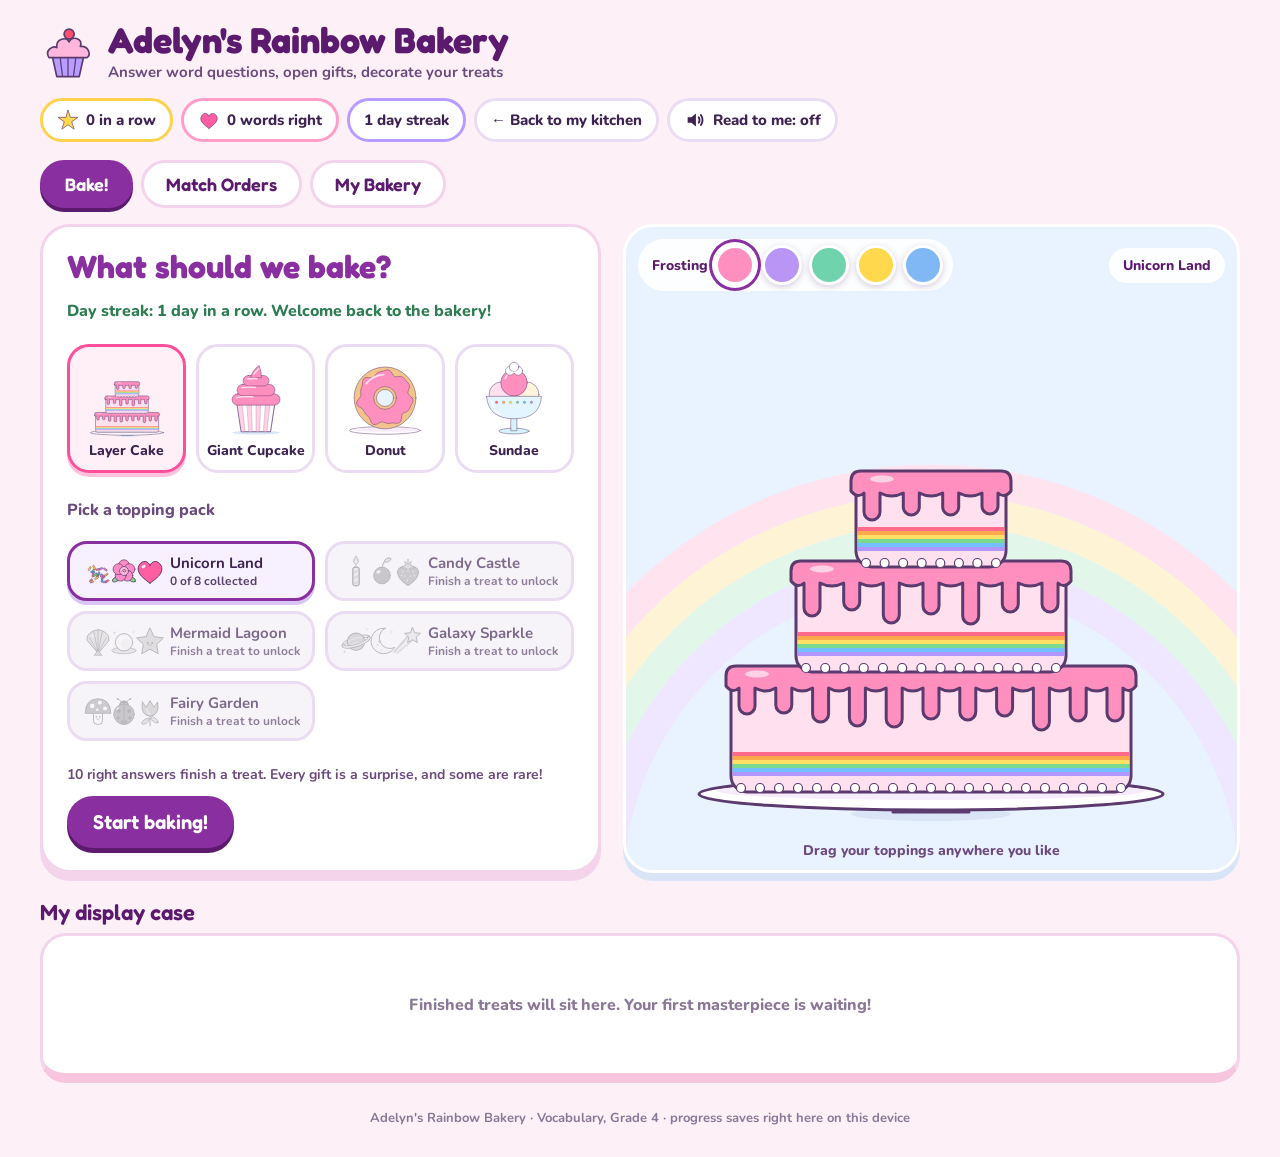
==== commit 7629817f: "Back-to-kitchen link for vocab games, back up Adelyn's Word Bakery treats to the Sheet Co-Authored-B" ====
--- a/word-bakery/index.html
+++ b/word-bakery/index.html
@@ -222,6 +222,7 @@
         <span id="rightStat">0 words right</span>
       </div>
       <div class="pill" style="border-color:#b99cff"><span id="dayStat">0 day streak</span></div>
+      <a class="pill toggle" id="backToKitchen" href="../beta.html" style="text-decoration:none">← Back to my kitchen</a>
       <button class="pill toggle" id="readToggle"><svg viewBox="0 0 24 24" width="22" height="22" aria-hidden="true"><path d="M4 9 H8 L13 5 V19 L8 15 H4 Z" fill="currentColor"/><path d="M16 9 Q18 12 16 15 M18.5 6.5 Q22 12 18.5 17.5" fill="none" stroke="currentColor" stroke-width="2" stroke-linecap="round"/></svg><span>Read to me: off</span></button>
     </div>
   </header>
@@ -374,12 +375,67 @@
   if (typeof state.dayStreak !== "number") state.dayStreak = 0;
 }
 
-function saveState() {
+function saveState(keepStamp) {
+  if (!keepStamp) state.savedAt = Date.now();
   try {
     localStorage.setItem(STORAGE_KEY, JSON.stringify(state));
   } catch (e) {
     console.error("Could not save progress", e);
   }
+  if (!keepStamp) scheduleBackup();
+}
+
+// ---------- Backup of her bakery (treats, toppings, sprinkles) in the Sheet ----------
+// Browsers sometimes wipe a site's saved data (iPad Safari does it to sites that
+// haven't been opened in a while, and clearing history does it too), which is how her
+// display case could vanish between plays. So the bakery is also copied to the same
+// Google Sheet the game already talks to, and merged back in whenever this device
+// has less than the backup. Treats are only ever added, never dropped by a merge.
+const BACKUP_KEY = "adelyn_wordbakery_backup";
+let backupTimer = null;
+try { if (navigator.storage && navigator.storage.persist) navigator.storage.persist(); } catch (e) { }
+
+function treatKey(c) { return [c.name, c.date, c.treat, c.base, c.drip].join("|"); }
+function backupPayload() {
+  return {
+    savedAt: state.savedAt || 0, bakery: state.bakery, shopOwned: state.shopOwned, decorPositions: state.decorPositions,
+    sprinkles: state.sprinkles, lifetimePoints: state.lifetimePoints, wordsRight: state.wordsRight, bestStreak: state.bestStreak
+  };
+}
+function scheduleBackup() {
+  if (!state.webAppUrl) return;
+  clearTimeout(backupTimer);
+  backupTimer = setTimeout(pushBackup, 3000);
+}
+function pushBackup() {
+  if (!state.webAppUrl) return;
+  const value = JSON.stringify(backupPayload());
+  if (value.length > 45000) return; // a Sheet cell holds ~50k characters
+  fetch(state.webAppUrl, { method: "POST", body: JSON.stringify({ action: "saveSetting", key: BACKUP_KEY, value }) }).catch(() => {});
+}
+// Returns true if anything on this device changed.
+function mergeBackup(raw) {
+  let r;
+  try { r = typeof raw === "string" ? JSON.parse(raw) : raw; } catch (e) { return false; }
+  if (!r || typeof r !== "object" || !r.bakery) return false;
+  ensureBakery();
+  let changed = false;
+  const mine = state.bakery.shelf || [];
+  const have = new Set(mine.map(treatKey));
+  const extra = (r.bakery.shelf || []).filter(c => c && !have.has(treatKey(c)));
+  if ((r.savedAt || 0) > (state.savedAt || 0)) {
+    const shelf = mine.concat(extra);
+    state.bakery = Object.assign({}, state.bakery, r.bakery, { shelf });
+    ["shopOwned", "decorPositions"].forEach(k => { if (r[k]) state[k] = r[k]; });
+    ["sprinkles", "lifetimePoints", "wordsRight", "bestStreak"].forEach(k => { if (typeof r[k] === "number") state[k] = r[k]; });
+    state.savedAt = r.savedAt;
+    changed = true;
+  } else if (extra.length) {
+    state.bakery.shelf = mine.concat(extra);
+    changed = true;
+  }
+  if (changed) { ensureBakery(); saveState(true); }
+  return changed;
 }
 
 // ---------- Live sync with her ELA Pastry Kitchen Sheet (optional) ----------
@@ -400,11 +456,16 @@
     const week = parseInt(raw, 10);
     if (week >= 1 && week <= 36) state.currentWeek = week;
     state.lastSyncOk = true;
+    if (data && data.ok && data.settings && data.settings[BACKUP_KEY] && mergeBackup(data.settings[BACKUP_KEY])) {
+      renderRankBar(); renderShelfStrip();
+    }
   } catch (e) {
     state.lastSyncOk = false;
   }
   state.lastSyncAt = new Date().toISOString();
-  saveState();
+  saveState(true);
+  // Make sure the Sheet has a copy of what this device has, even if nothing changed today.
+  if (state.lastSyncOk) scheduleBackup();
   if (currentMode === "shop") renderShop();
 }
 
@@ -1410,6 +1471,17 @@
   if (state.autoRead && currentMode === "quiz" && bake.screen === "bake" && bake.phase === "ask" && bake.q) sayEn(bake.q.speak);
 });
 
+// "Back to my kitchen": the kitchen app passes its own address when it opens this game
+// (?kitchen=...); remember it so the button still works after a reload of the game.
+(function setupBackLink() {
+  const KEY = "adelyn-kitchen-url", OK = /^https:\/\/kristinaraejones\.github\.io\/ela-pastry-kitchen\//;
+  try {
+    const p = new URLSearchParams(location.search).get("kitchen");
+    if (p && OK.test(p)) localStorage.setItem(KEY, p);
+    const saved = localStorage.getItem(KEY);
+    if (saved && OK.test(saved)) document.getElementById("backToKitchen").href = saved;
+  } catch (e) { }
+})();
 loadState();
 ensureBakery();
 bake.welcome = checkDailyVisit();
